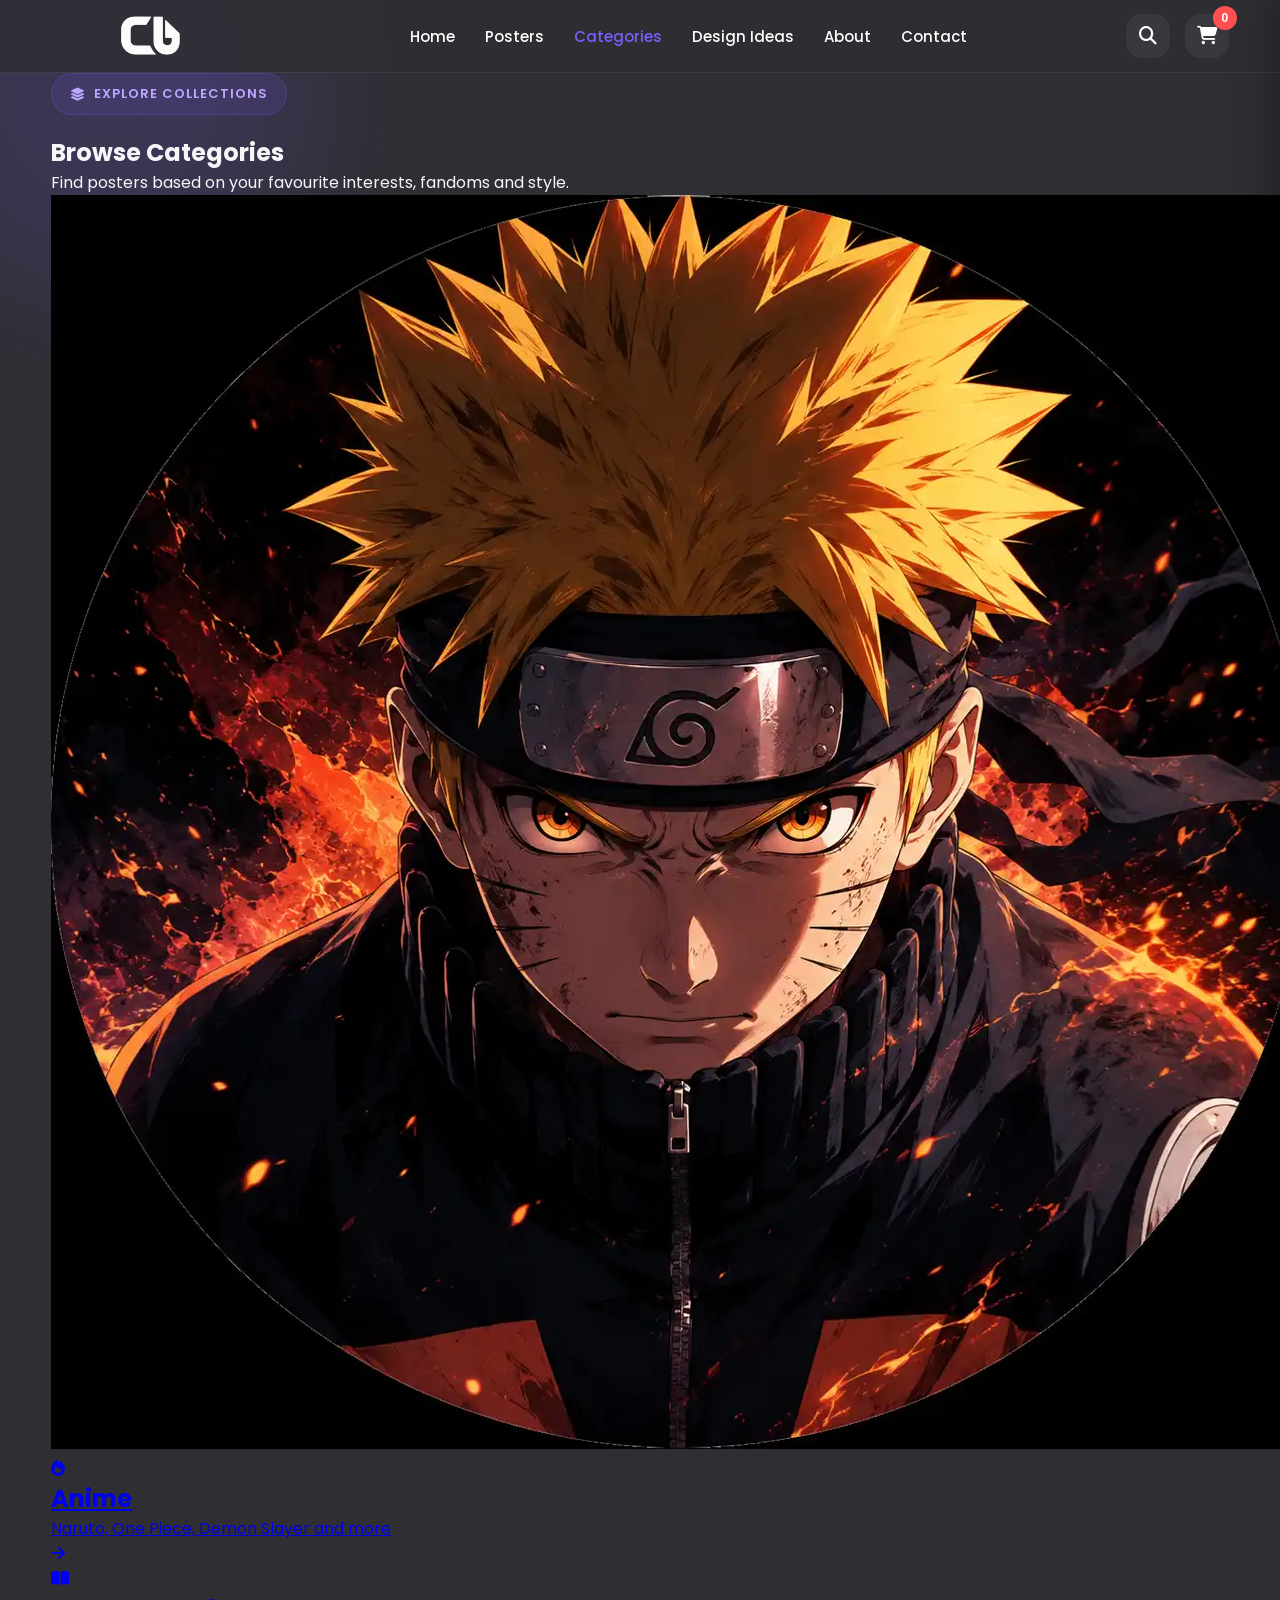
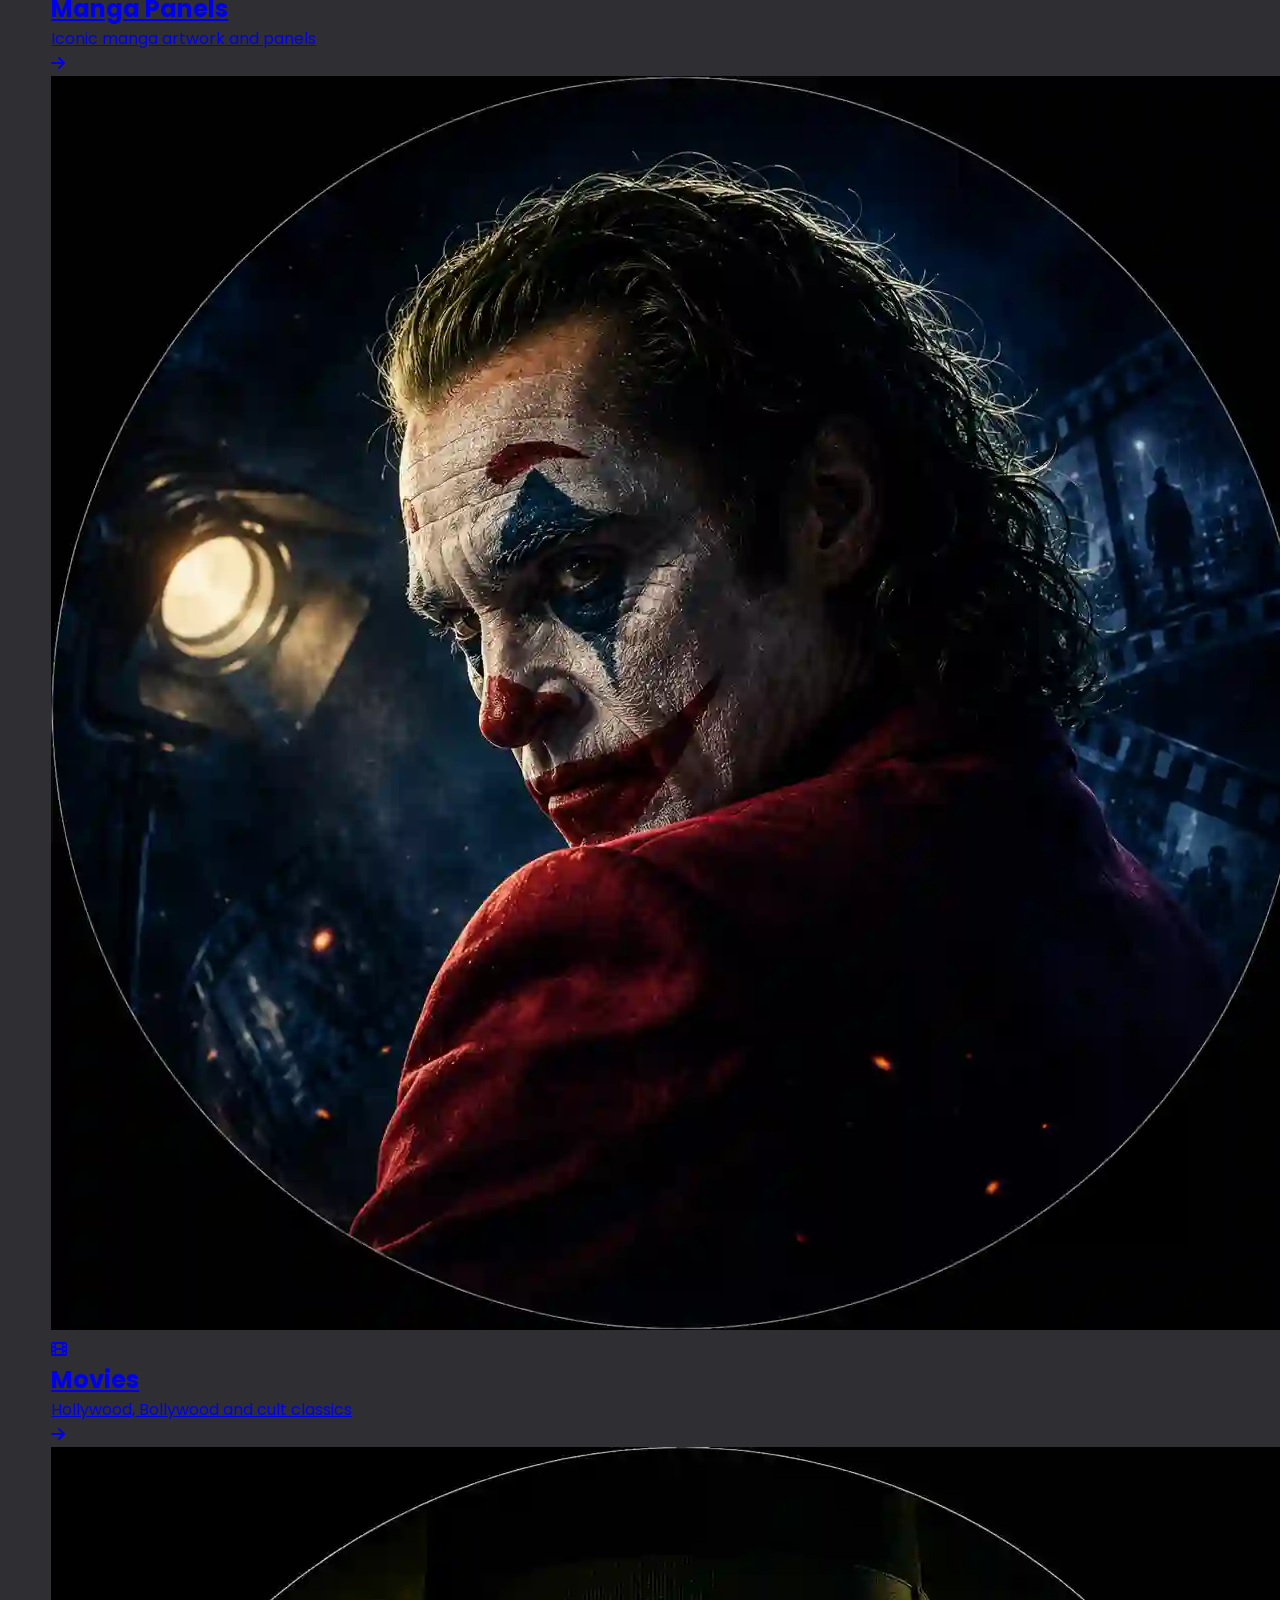
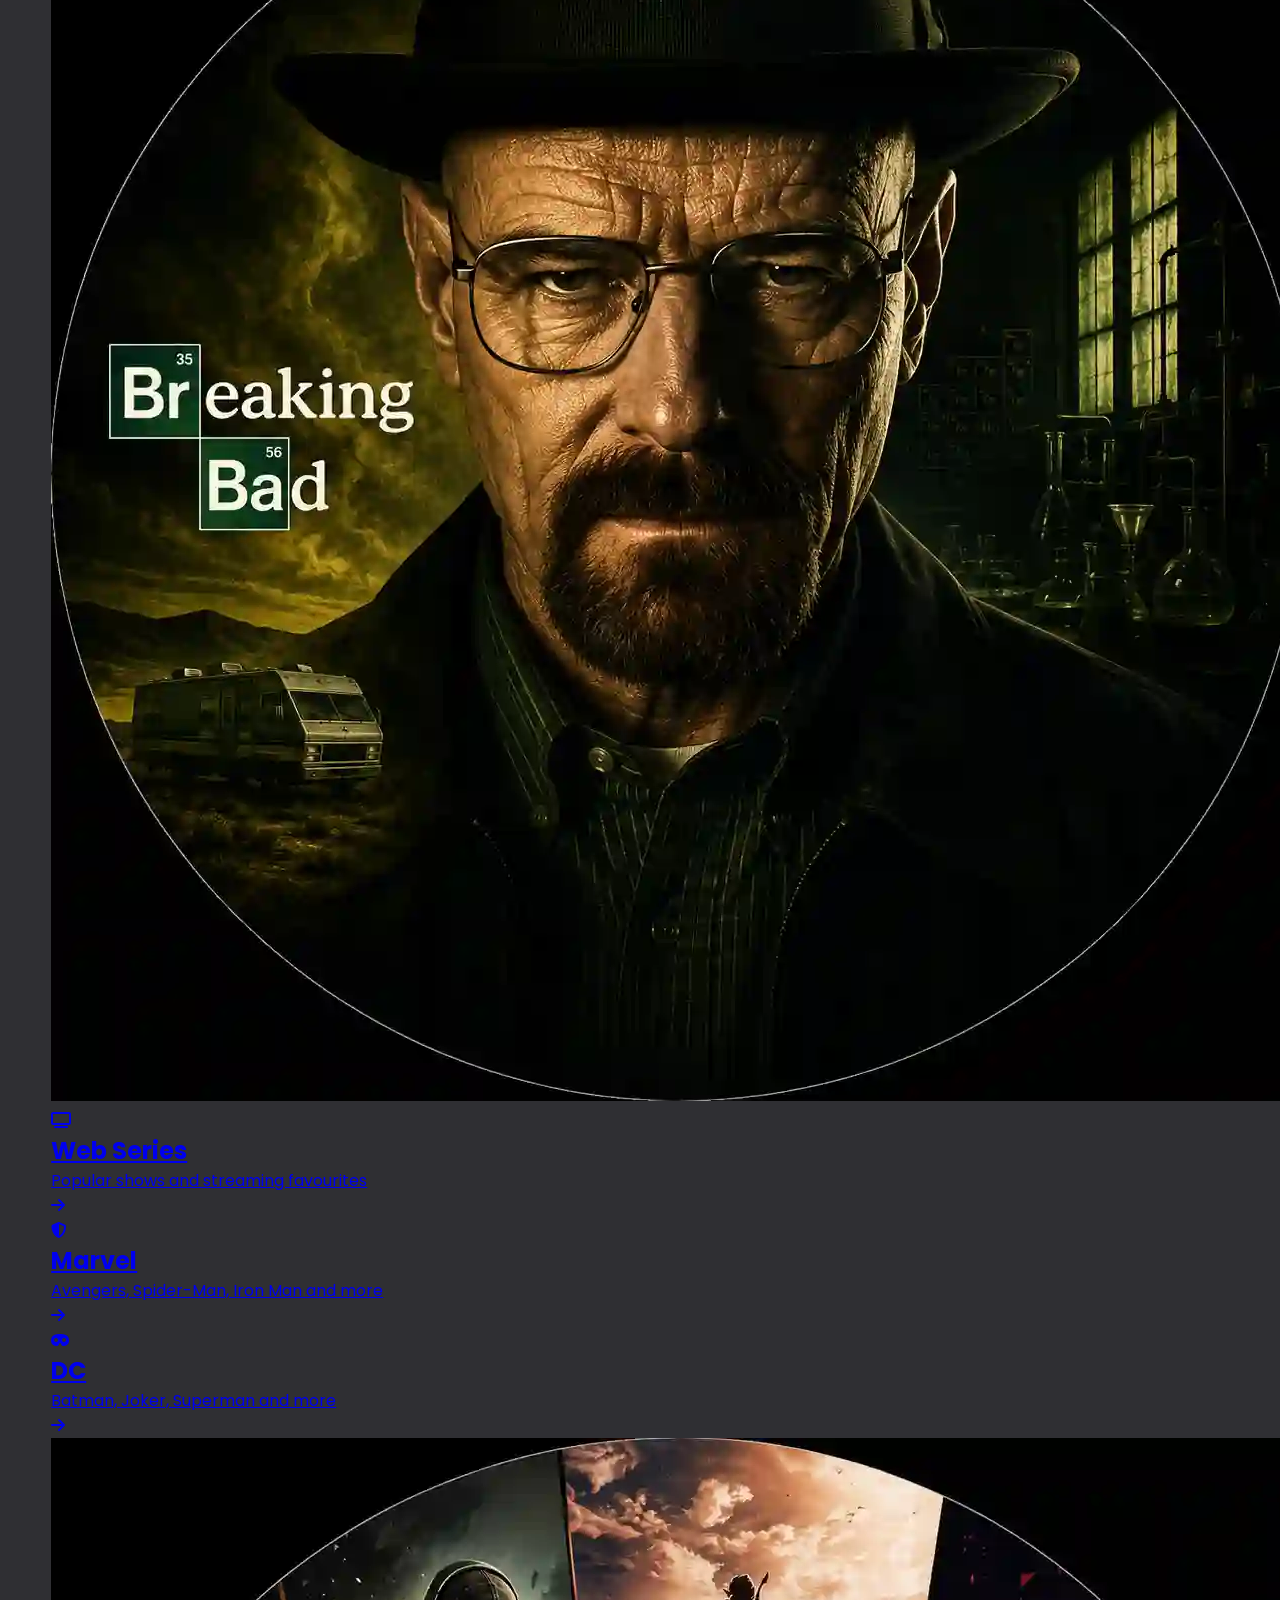
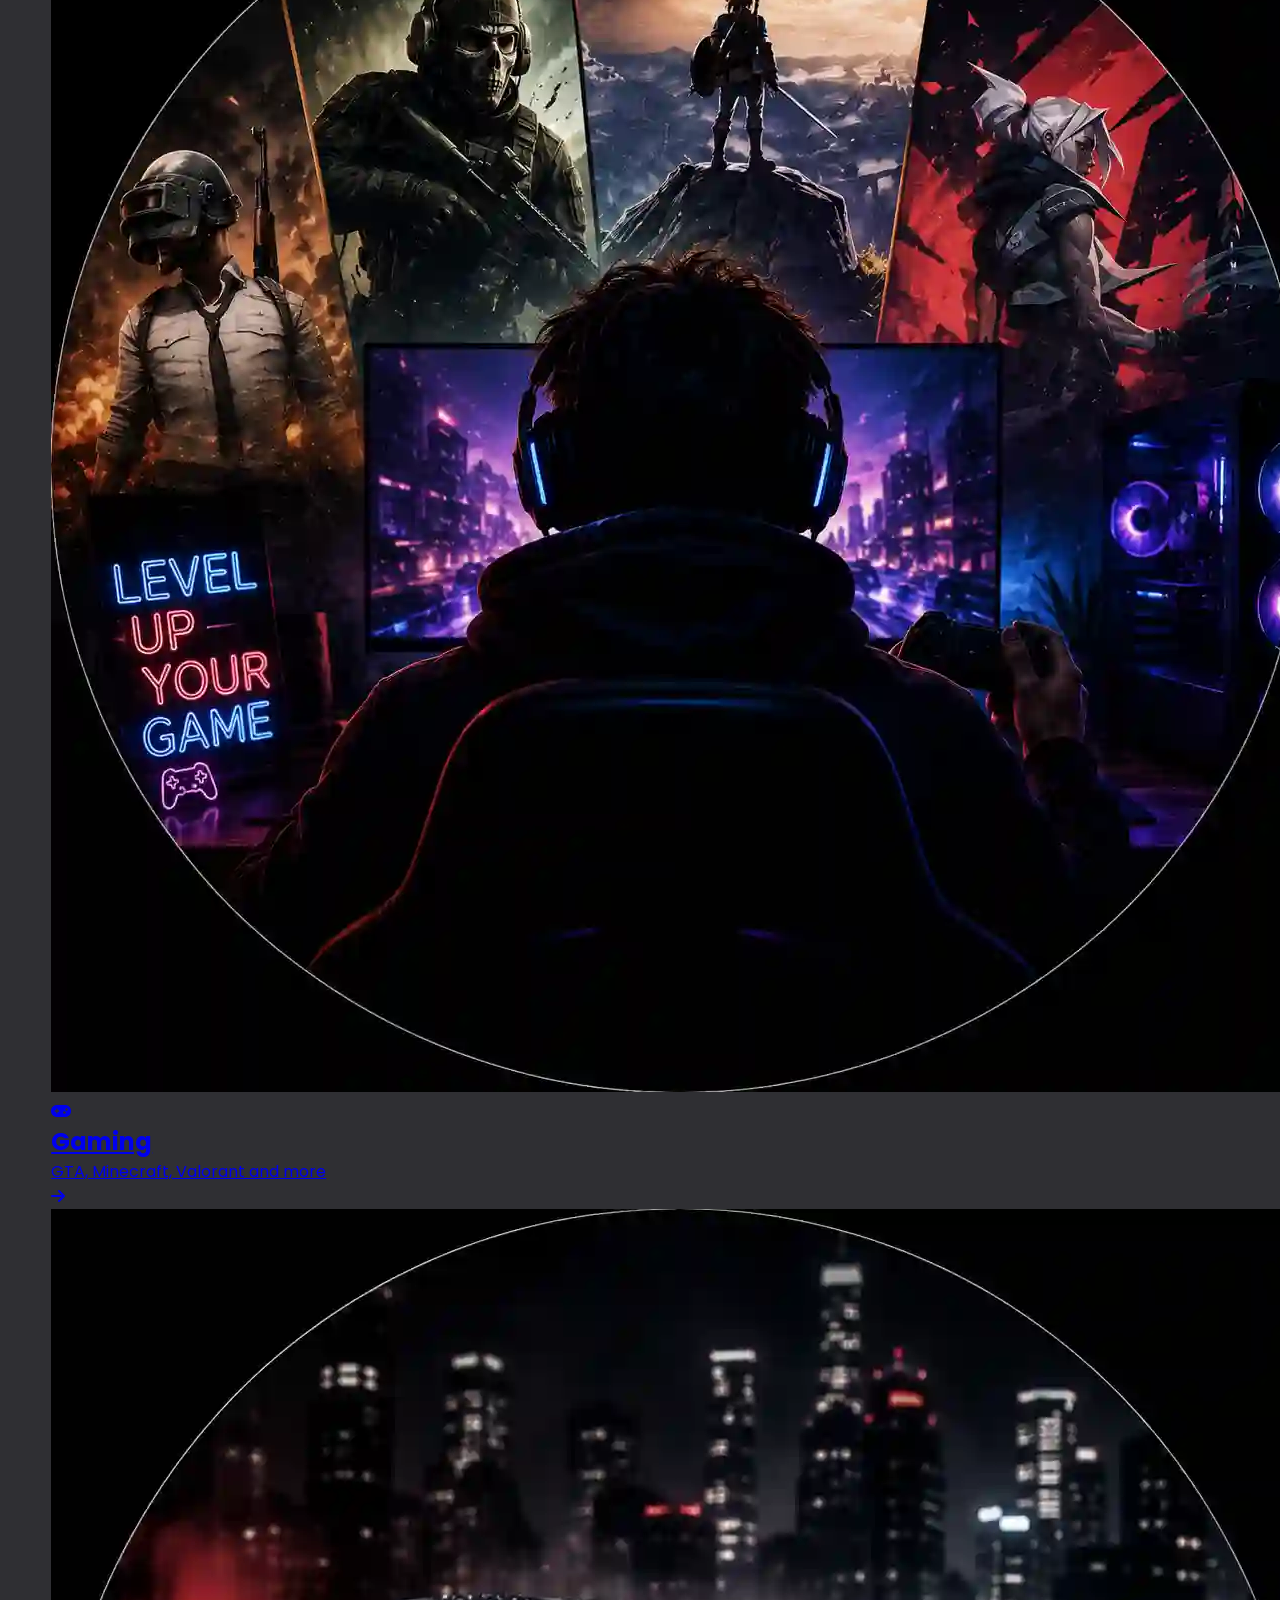
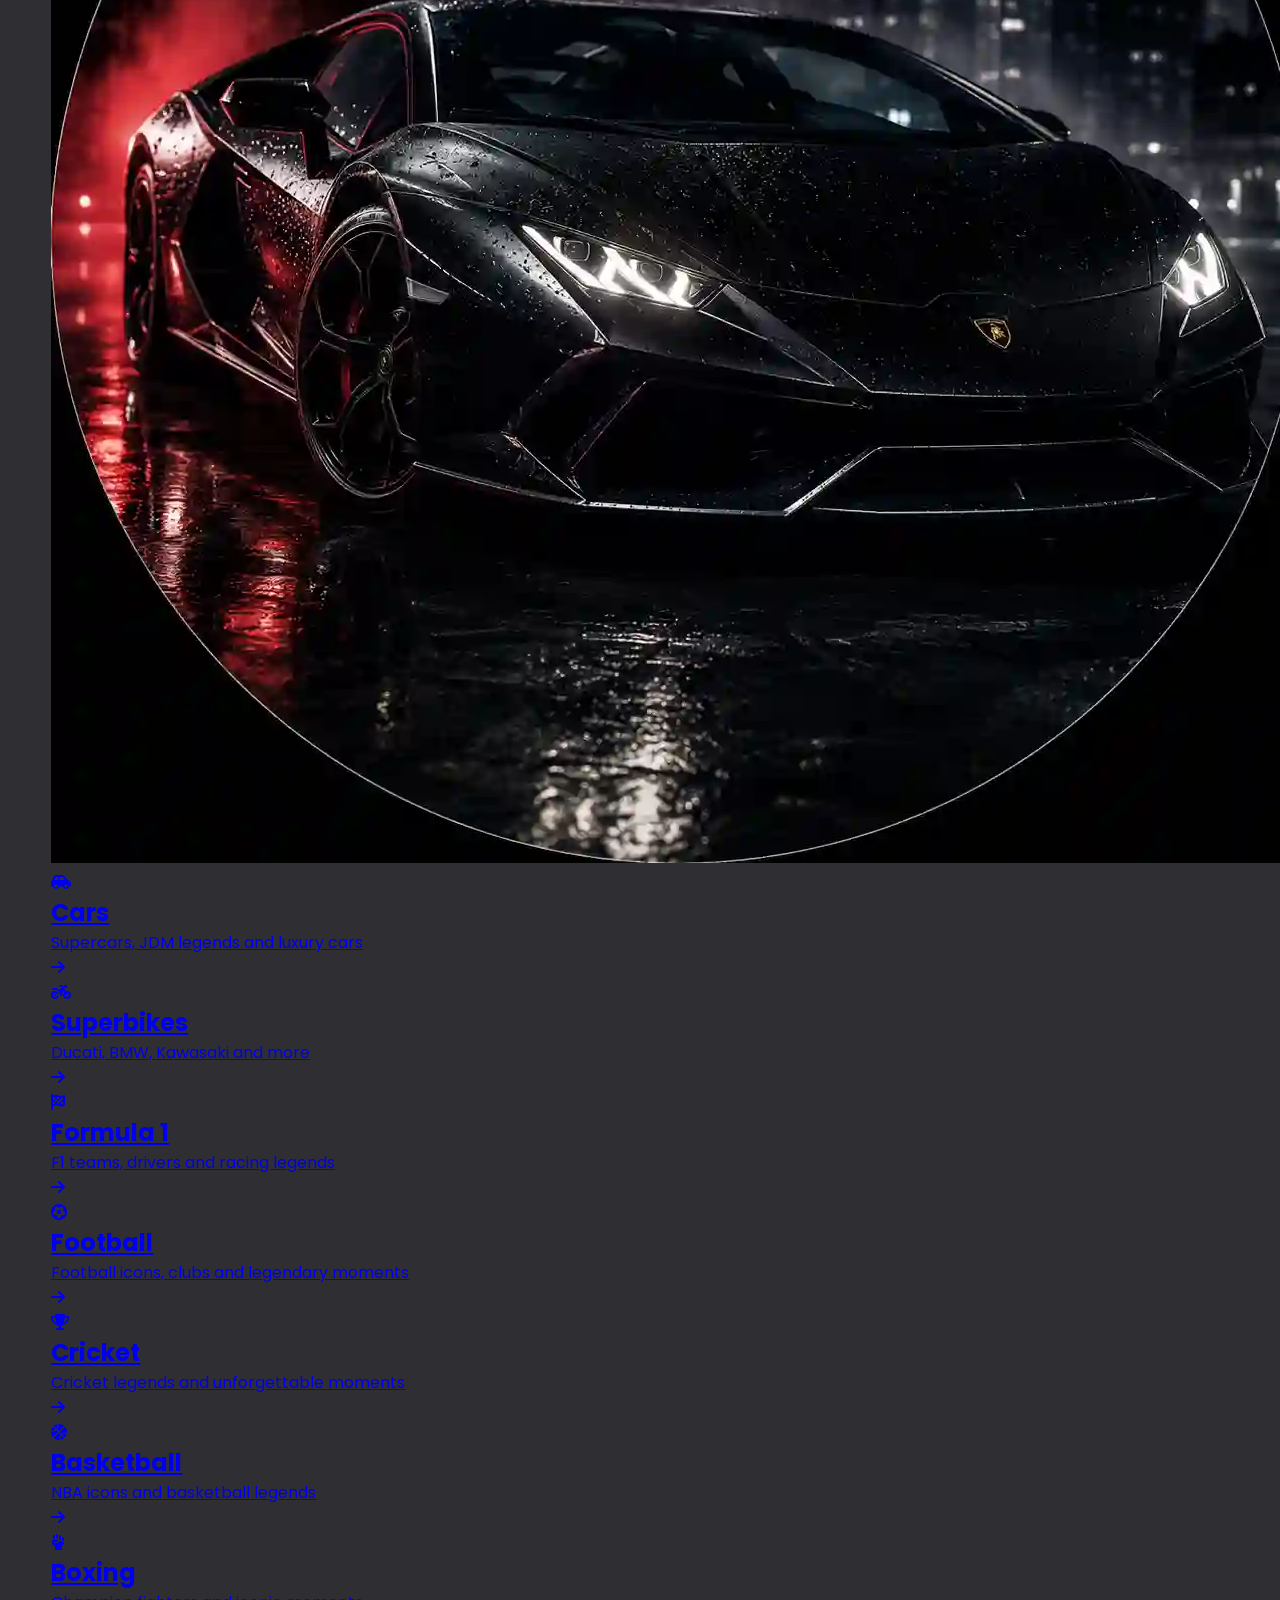
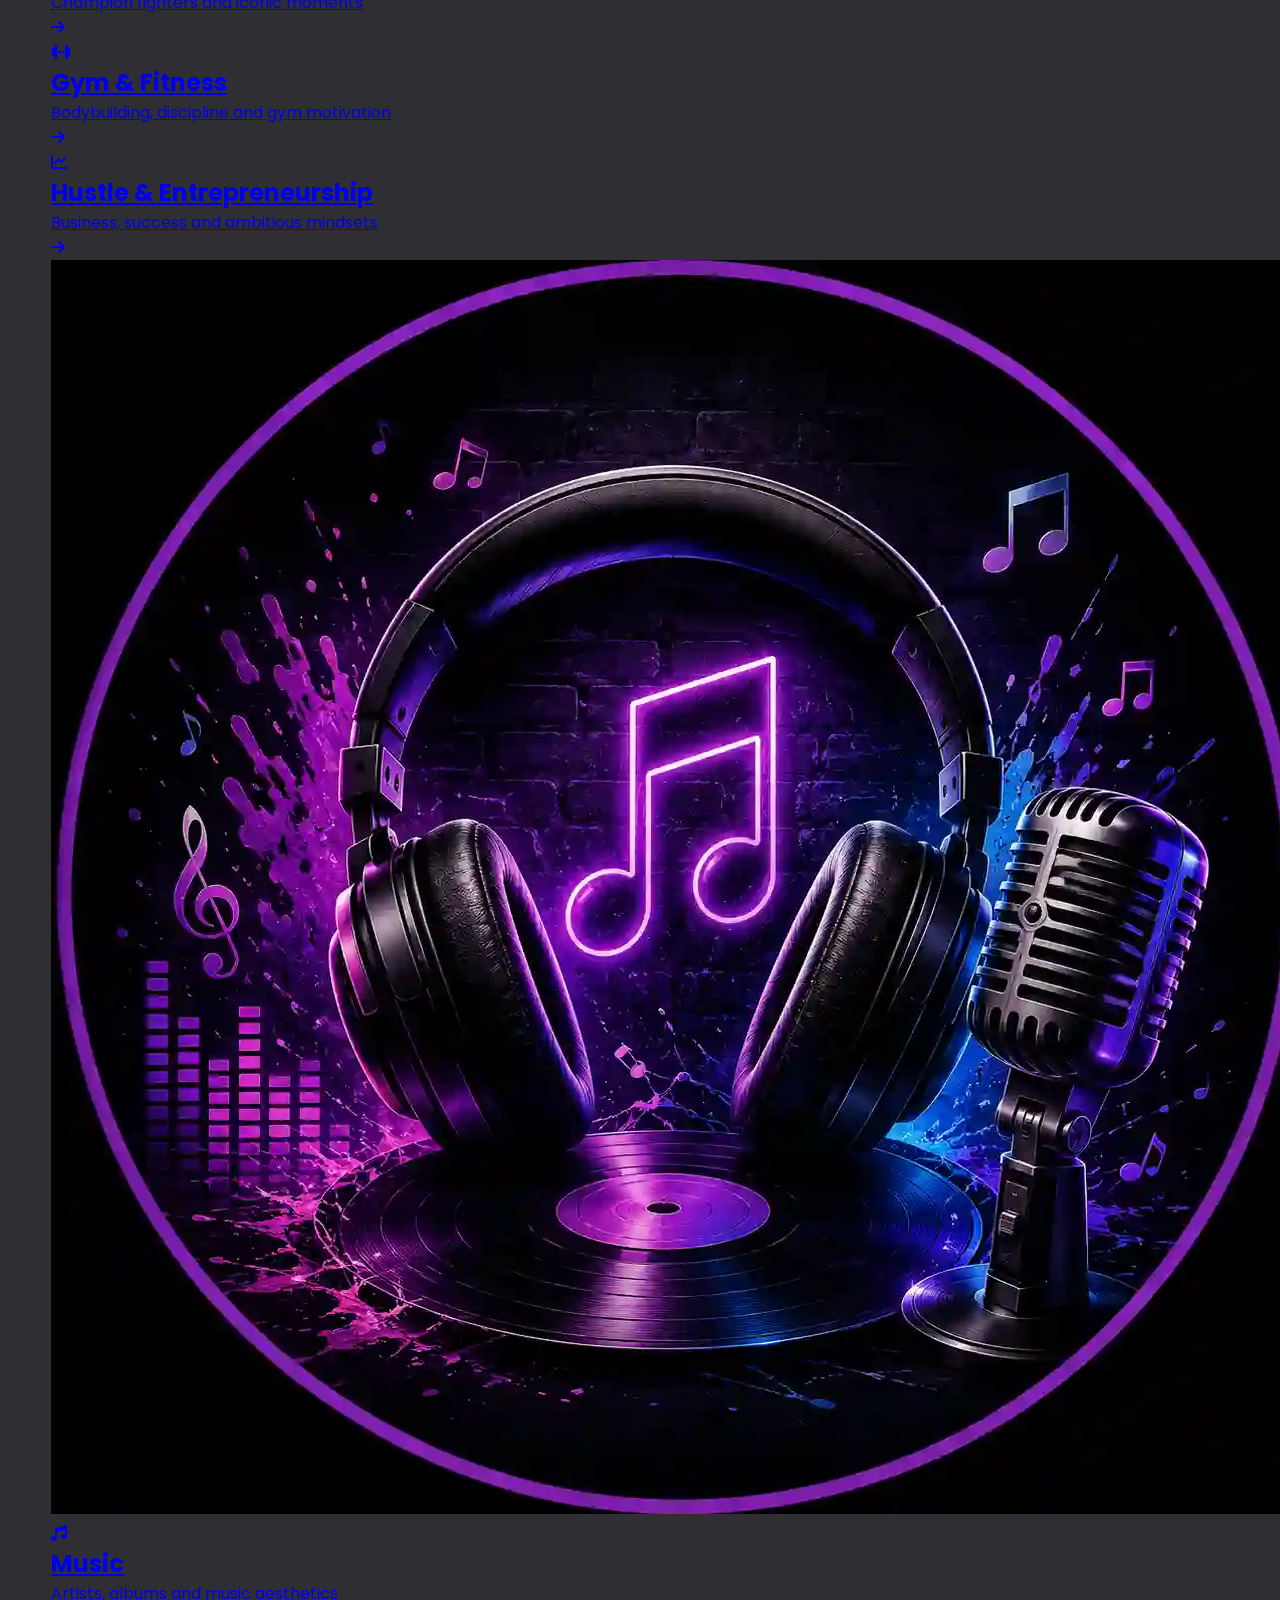
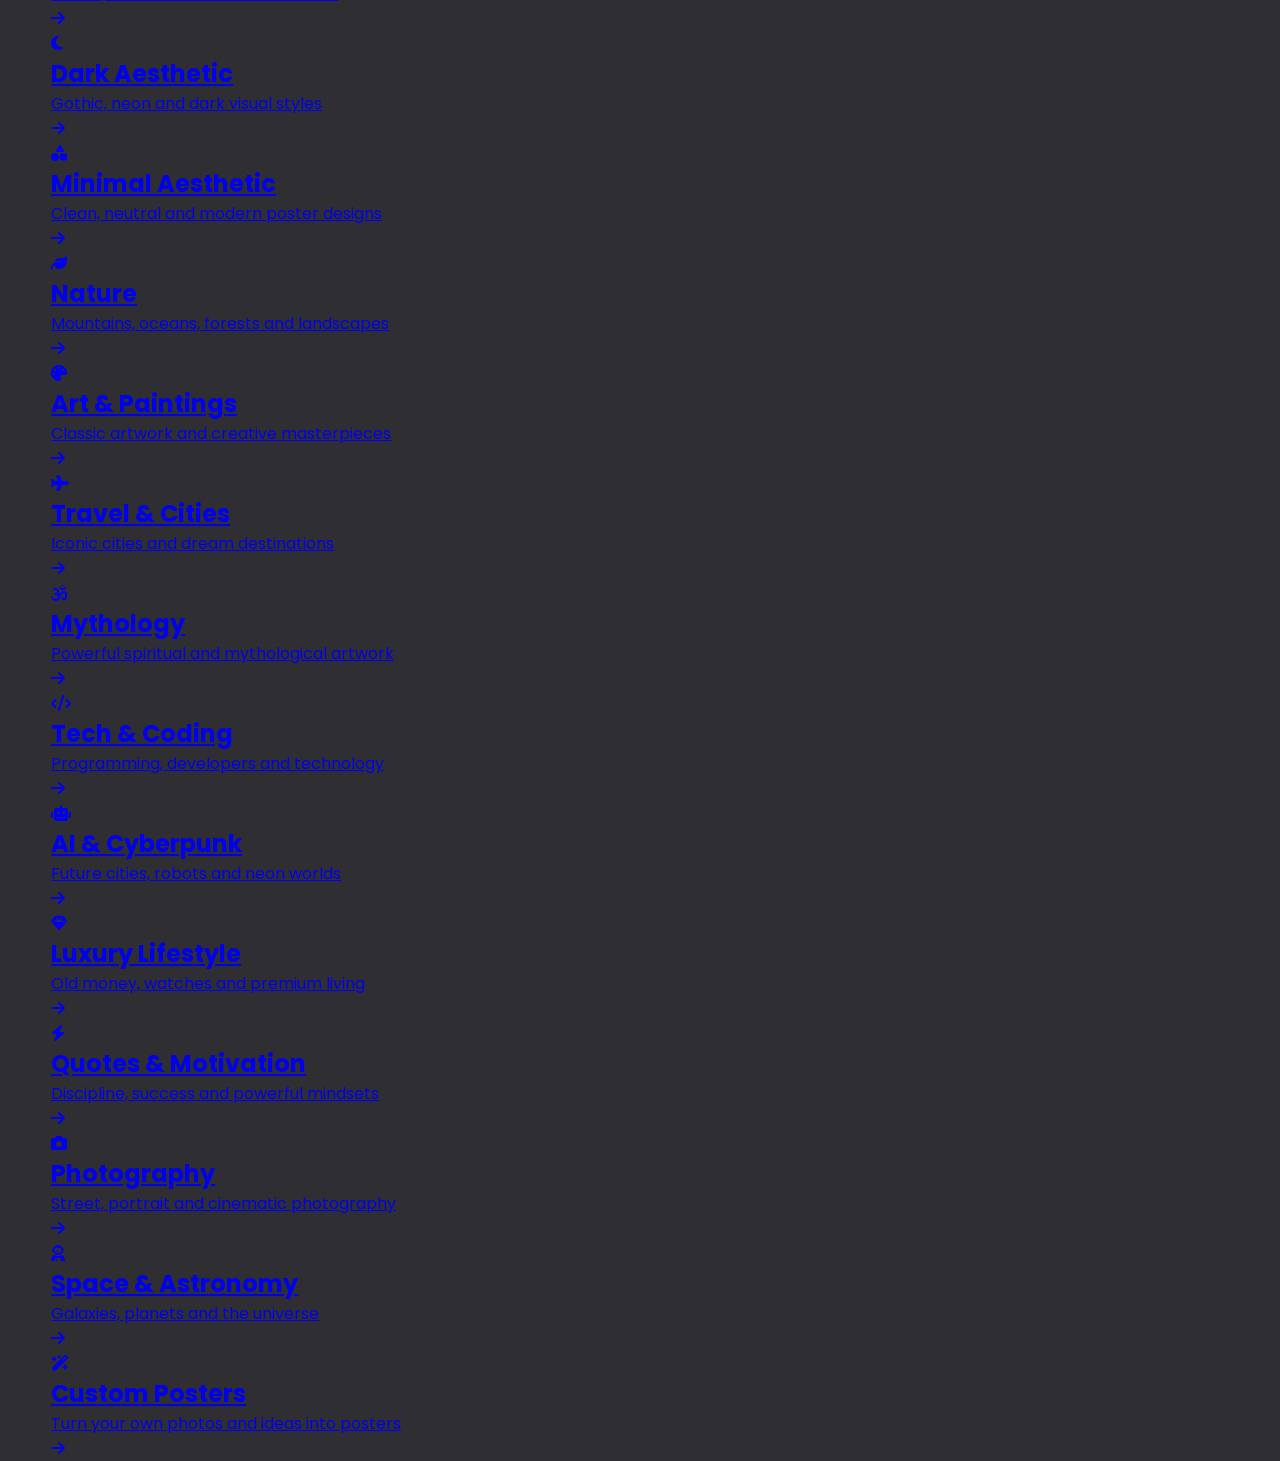
==== categories.html @ 3d2a6394 "categories" ====
<!DOCTYPE html>

<html lang="en">

<head>

    <meta charset="UTF-8">

    <meta
        name="viewport"
        content="width=device-width, initial-scale=1.0"
    >

    <title>Categories | CU Poster Hub</title>

    <meta
        name="description"
        content="Browse all premium poster categories at CU Poster Hub."
    >

    <!-- Favicon -->

    <link
        rel="icon"
        type="image/png"
        href="assets/logo/favicon.png"
    >

    <!-- Google Font -->

    <link rel="preconnect" href="https://fonts.googleapis.com">

    <link
        rel="preconnect"
        href="https://fonts.gstatic.com"
        crossorigin
    >

    <link
        href="https://fonts.googleapis.com/css2?family=Poppins:wght@300;400;500;600;700;800&display=swap"
        rel="stylesheet"
    >

    <!-- Font Awesome -->

    <link
        rel="stylesheet"
        href="https://cdnjs.cloudflare.com/ajax/libs/font-awesome/6.7.2/css/all.min.css"
    >

    <!-- Main CSS -->

    <link rel="stylesheet" href="style.css">

</head>


<body class="categories-page">


    <!-- BACKGROUND GLOW -->

    <div class="bg-glow glow-1"></div>

    <div class="bg-glow glow-2"></div>


    <!-- NAVBAR -->

    <header class="navbar">

        <div class="container">

            <div class="nav-wrapper">


                <!-- LOGO -->

                <a href="index.html" class="logo">

                    <div class="logo-icon">

                        <img
                            src="assets/logo/logo.png"
                            alt="CU Poster Hub Logo"
                        >

                    </div>

                </a>


                <!-- NAVIGATION -->

                <nav class="nav-links">

                    <a href="index.html">

                        Home

                    </a>


                    <a href="posters.html">

                        Posters

                    </a>


                    <a
                        href="categories.html"
                        class="active"
                    >

                        Categories

                    </a>


                    <a href="index.html#designIdeas">

                        Design Ideas

                    </a>


                    <a href="#">

                        About

                    </a>


                    <a href="#">

                        Contact

                    </a>

                </nav>


                <!-- RIGHT SIDE -->

                <div class="nav-right">


                    <button
                        class="icon-btn"
                        type="button"
                        aria-label="Search"
                    >

                        <i class="fa-solid fa-magnifying-glass"></i>

                    </button>


                    <button
                        class="icon-btn cart-btn"
                        type="button"
                        aria-label="Open cart"
                    >

                        <i class="fa-solid fa-cart-shopping"></i>

                        <span id="cartCount">

                            0

                        </span>

                    </button>


                </div>

            </div>

        </div>

    </header>

    <!-- =========================================
INDIVIDUAL CATEGORY VIEW
========================================== -->

<div
    class="individual-category-view"
    id="individualCategoryView"
>

</div>

    <!-- MAIN CATEGORIES CONTENT -->

    <main>

        <section class="categories-page-section">

            <div class="container">


                <div class="categories-page-heading">

                    <span class="featured-tag">

                        <i class="fa-solid fa-layer-group"></i>

                        EXPLORE COLLECTIONS

                    </span>


                    <h1>

                        Browse Categories

                    </h1>


                    <p>

                        Find posters based on your favourite
                        interests, fandoms and style.

                    </p>

                </div>


                <!-- =========================================
CATEGORY GRID
========================================== -->

<div class="categories-grid">

    <!-- ANIME -->

<a
    href="categories.html?category=anime"
    class="category-card"
>

    <div class="category-card-image">

        <img
            src="assets/images/categories/anime.webp"
            alt="Anime Posters"
            loading="lazy"
        >

    </div>


    <div class="category-card-overlay"></div>


    <div class="category-card-content">

        <div class="category-card-icon">

            <i class="fa-solid fa-fire"></i>

        </div>


        <div>

            <h2>

                Anime

            </h2>

            <p>

                Naruto, One Piece, Demon Slayer
                and more

            </p>

        </div>


        <span class="category-card-arrow">

            <i class="fa-solid fa-arrow-right"></i>

        </span>

    </div>

</a>

<!-- MANGA PANELS -->

<a href="categories.html?category=manga-panels" class="category-card">

    <div class="category-card-image">

        <img
            src="assets/images/categories/manga-panels.webp"
            alt="Manga Panel Posters"
            loading="lazy"
        >

    </div>

    <div class="category-card-overlay"></div>

    <div class="category-card-content">

        <div class="category-card-icon">

            <i class="fa-solid fa-book-open"></i>

        </div>

        <div>

            <h2>Manga Panels</h2>

            <p>Iconic manga artwork and panels</p>

        </div>

        <span class="category-card-arrow">

            <i class="fa-solid fa-arrow-right"></i>

        </span>

    </div>

</a>


<!-- MOVIES -->

<a href="categories.html?category=movies" class="category-card">

    <div class="category-card-image">

        <img
            src="assets/images/categories/movies.webp"
            alt="Movie Posters"
            loading="lazy"
        >

    </div>

    <div class="category-card-overlay"></div>

    <div class="category-card-content">

        <div class="category-card-icon">

            <i class="fa-solid fa-film"></i>

        </div>

        <div>

            <h2>Movies</h2>

            <p>Hollywood, Bollywood and cult classics</p>

        </div>

        <span class="category-card-arrow">

            <i class="fa-solid fa-arrow-right"></i>

        </span>

    </div>

</a>


<!-- WEB SERIES -->

<a href="categories.html?category=web-series" class="category-card">

    <div class="category-card-image">

        <img
            src="assets/images/categories/web-series.webp"
            alt="Web Series Posters"
            loading="lazy"
        >

    </div>

    <div class="category-card-overlay"></div>

    <div class="category-card-content">

        <div class="category-card-icon">

            <i class="fa-solid fa-tv"></i>

        </div>

        <div>

            <h2>Web Series</h2>

            <p>Popular shows and streaming favourites</p>

        </div>

        <span class="category-card-arrow">

            <i class="fa-solid fa-arrow-right"></i>

        </span>

    </div>

</a>


<!-- MARVEL -->

<a href="categories.html?category=marvel" class="category-card">

    <div class="category-card-image">

        <img
            src="assets/images/categories/marvel.webp"
            alt="Marvel Posters"
            loading="lazy"
        >

    </div>

    <div class="category-card-overlay"></div>

    <div class="category-card-content">

        <div class="category-card-icon">

            <i class="fa-solid fa-shield-halved"></i>

        </div>

        <div>

            <h2>Marvel</h2>

            <p>Avengers, Spider-Man, Iron Man and more</p>

        </div>

        <span class="category-card-arrow">

            <i class="fa-solid fa-arrow-right"></i>

        </span>

    </div>

</a>


<!-- DC -->

<a href="categories.html?category=dc" class="category-card">

    <div class="category-card-image">

        <img
            src="assets/images/categories/dc.webp"
            alt="DC Posters"
            loading="lazy"
        >

    </div>

    <div class="category-card-overlay"></div>

    <div class="category-card-content">

        <div class="category-card-icon">

            <i class="fa-solid fa-mask"></i>

        </div>

        <div>

            <h2>DC</h2>

            <p>Batman, Joker, Superman and more</p>

        </div>

        <span class="category-card-arrow">

            <i class="fa-solid fa-arrow-right"></i>

        </span>

    </div>

</a>


<!-- GAMING -->

<a href="categories.html?category=gaming" class="category-card">

    <div class="category-card-image">

        <img
            src="assets/images/categories/gaming.webp"
            alt="Gaming Posters"
            loading="lazy"
        >

    </div>

    <div class="category-card-overlay"></div>

    <div class="category-card-content">

        <div class="category-card-icon">

            <i class="fa-solid fa-gamepad"></i>

        </div>

        <div>

            <h2>Gaming</h2>

            <p>GTA, Minecraft, Valorant and more</p>

        </div>

        <span class="category-card-arrow">

            <i class="fa-solid fa-arrow-right"></i>

        </span>

    </div>

</a>


<!-- CARS -->

<a href="categories.html?category=cars" class="category-card">

    <div class="category-card-image">

        <img
            src="assets/images/categories/cars.webp"
            alt="Car Posters"
            loading="lazy"
        >

    </div>

    <div class="category-card-overlay"></div>

    <div class="category-card-content">

        <div class="category-card-icon">

            <i class="fa-solid fa-car-side"></i>

        </div>

        <div>

            <h2>Cars</h2>

            <p>Supercars, JDM legends and luxury cars</p>

        </div>

        <span class="category-card-arrow">

            <i class="fa-solid fa-arrow-right"></i>

        </span>

    </div>

</a>


<!-- SUPERBIKES -->

<a href="categories.html?category=superbikes" class="category-card">

    <div class="category-card-image">

        <img
            src="assets/images/categories/superbikes.webp"
            alt="Superbike Posters"
            loading="lazy"
        >

    </div>

    <div class="category-card-overlay"></div>

    <div class="category-card-content">

        <div class="category-card-icon">

            <i class="fa-solid fa-motorcycle"></i>

        </div>

        <div>

            <h2>Superbikes</h2>

            <p>Ducati, BMW, Kawasaki and more</p>

        </div>

        <span class="category-card-arrow">

            <i class="fa-solid fa-arrow-right"></i>

        </span>

    </div>

</a>


<!-- FORMULA 1 -->

<a href="categories.html?category=formula-1" class="category-card">

    <div class="category-card-image">

        <img
            src="assets/images/categories/formula-1.webp"
            alt="Formula 1 Posters"
            loading="lazy"
        >

    </div>

    <div class="category-card-overlay"></div>

    <div class="category-card-content">

        <div class="category-card-icon">

            <i class="fa-solid fa-flag-checkered"></i>

        </div>

        <div>

            <h2>Formula 1</h2>

            <p>F1 teams, drivers and racing legends</p>

        </div>

        <span class="category-card-arrow">

            <i class="fa-solid fa-arrow-right"></i>

        </span>

    </div>

</a>


<!-- FOOTBALL -->

<a href="categories.html?category=football" class="category-card">

    <div class="category-card-image">

        <img
            src="assets/images/categories/football.webp"
            alt="Football Posters"
            loading="lazy"
        >

    </div>

    <div class="category-card-overlay"></div>

    <div class="category-card-content">

        <div class="category-card-icon">

            <i class="fa-solid fa-futbol"></i>

        </div>

        <div>

            <h2>Football</h2>

            <p>Football icons, clubs and legendary moments</p>

        </div>

        <span class="category-card-arrow">

            <i class="fa-solid fa-arrow-right"></i>

        </span>

    </div>

</a>


<!-- CRICKET -->

<a href="categories.html?category=cricket" class="category-card">

    <div class="category-card-image">

        <img
            src="assets/images/categories/cricket.webp"
            alt="Cricket Posters"
            loading="lazy"
        >

    </div>

    <div class="category-card-overlay"></div>

    <div class="category-card-content">

        <div class="category-card-icon">

            <i class="fa-solid fa-trophy"></i>

        </div>

        <div>

            <h2>Cricket</h2>

            <p>Cricket legends and unforgettable moments</p>

        </div>

        <span class="category-card-arrow">

            <i class="fa-solid fa-arrow-right"></i>

        </span>

    </div>

</a>


<!-- BASKETBALL -->

<a href="categories.html?category=basketball" class="category-card">

    <div class="category-card-image">

        <img
            src="assets/images/categories/basketball.webp"
            alt="Basketball Posters"
            loading="lazy"
        >

    </div>

    <div class="category-card-overlay"></div>

    <div class="category-card-content">

        <div class="category-card-icon">

            <i class="fa-solid fa-basketball"></i>

        </div>

        <div>

            <h2>Basketball</h2>

            <p>NBA icons and basketball legends</p>

        </div>

        <span class="category-card-arrow">

            <i class="fa-solid fa-arrow-right"></i>

        </span>

    </div>

</a>


<!-- BOXING -->

<a href="categories.html?category=boxing" class="category-card">

    <div class="category-card-image">

        <img
            src="assets/images/categories/boxing.webp"
            alt="Boxing Posters"
            loading="lazy"
        >

    </div>

    <div class="category-card-overlay"></div>

    <div class="category-card-content">

        <div class="category-card-icon">

            <i class="fa-solid fa-hand-fist"></i>

        </div>

        <div>

            <h2>Boxing</h2>

            <p>Champion fighters and iconic moments</p>

        </div>

        <span class="category-card-arrow">

            <i class="fa-solid fa-arrow-right"></i>

        </span>

    </div>

</a>


<!-- GYM AND FITNESS -->

<a href="categories.html?category=gym-fitness" class="category-card">

    <div class="category-card-image">

        <img
            src="assets/images/categories/gym-fitness.webp"
            alt="Gym and Fitness Posters"
            loading="lazy"
        >

    </div>

    <div class="category-card-overlay"></div>

    <div class="category-card-content">

        <div class="category-card-icon">

            <i class="fa-solid fa-dumbbell"></i>

        </div>

        <div>

            <h2>Gym &amp; Fitness</h2>

            <p>Bodybuilding, discipline and gym motivation</p>

        </div>

        <span class="category-card-arrow">

            <i class="fa-solid fa-arrow-right"></i>

        </span>

    </div>

</a>


<!-- HUSTLE AND ENTREPRENEURSHIP -->

<a href="categories.html?category=hustle-entrepreneurship" class="category-card">

    <div class="category-card-image">

        <img
            src="assets/images/categories/hustle.webp"
            alt="Hustle and Entrepreneurship Posters"
            loading="lazy"
        >

    </div>

    <div class="category-card-overlay"></div>

    <div class="category-card-content">

        <div class="category-card-icon">

            <i class="fa-solid fa-chart-line"></i>

        </div>

        <div>

            <h2>Hustle &amp; Entrepreneurship</h2>

            <p>Business, success and ambitious mindsets</p>

        </div>

        <span class="category-card-arrow">

            <i class="fa-solid fa-arrow-right"></i>

        </span>

    </div>

</a>


<!-- MUSIC -->

<a href="categories.html?category=music" class="category-card">

    <div class="category-card-image">

        <img
            src="assets/images/categories/music.webp"
            alt="Music Posters"
            loading="lazy"
        >

    </div>

    <div class="category-card-overlay"></div>

    <div class="category-card-content">

        <div class="category-card-icon">

            <i class="fa-solid fa-music"></i>

        </div>

        <div>

            <h2>Music</h2>

            <p>Artists, albums and music aesthetics</p>

        </div>

        <span class="category-card-arrow">

            <i class="fa-solid fa-arrow-right"></i>

        </span>

    </div>

</a>


<!-- DARK AESTHETIC -->

<a href="categories.html?category=dark-aesthetic" class="category-card">

    <div class="category-card-image">

        <img
            src="assets/images/categories/dark-aesthetic.webp"
            alt="Dark Aesthetic Posters"
            loading="lazy"
        >

    </div>

    <div class="category-card-overlay"></div>

    <div class="category-card-content">

        <div class="category-card-icon">

            <i class="fa-solid fa-moon"></i>

        </div>

        <div>

            <h2>Dark Aesthetic</h2>

            <p>Gothic, neon and dark visual styles</p>

        </div>

        <span class="category-card-arrow">

            <i class="fa-solid fa-arrow-right"></i>

        </span>

    </div>

</a>


<!-- MINIMAL AESTHETIC -->

<a href="categories.html?category=minimal-aesthetic" class="category-card">

    <div class="category-card-image">

        <img
            src="assets/images/categories/minimal-aesthetic.webp"
            alt="Minimal Aesthetic Posters"
            loading="lazy"
        >

    </div>

    <div class="category-card-overlay"></div>

    <div class="category-card-content">

        <div class="category-card-icon">

            <i class="fa-solid fa-shapes"></i>

        </div>

        <div>

            <h2>Minimal Aesthetic</h2>

            <p>Clean, neutral and modern poster designs</p>

        </div>

        <span class="category-card-arrow">

            <i class="fa-solid fa-arrow-right"></i>

        </span>

    </div>

</a>


<!-- NATURE -->

<a href="categories.html?category=nature" class="category-card">

    <div class="category-card-image">

        <img
            src="assets/images/categories/nature.webp"
            alt="Nature Posters"
            loading="lazy"
        >

    </div>

    <div class="category-card-overlay"></div>

    <div class="category-card-content">

        <div class="category-card-icon">

            <i class="fa-solid fa-leaf"></i>

        </div>

        <div>

            <h2>Nature</h2>

            <p>Mountains, oceans, forests and landscapes</p>

        </div>

        <span class="category-card-arrow">

            <i class="fa-solid fa-arrow-right"></i>

        </span>

    </div>

</a>


<!-- ART AND PAINTINGS -->

<a href="categories.html?category=art-paintings" class="category-card">

    <div class="category-card-image">

        <img
            src="assets/images/categories/art-paintings.webp"
            alt="Art and Painting Posters"
            loading="lazy"
        >

    </div>

    <div class="category-card-overlay"></div>

    <div class="category-card-content">

        <div class="category-card-icon">

            <i class="fa-solid fa-palette"></i>

        </div>

        <div>

            <h2>Art &amp; Paintings</h2>

            <p>Classic artwork and creative masterpieces</p>

        </div>

        <span class="category-card-arrow">

            <i class="fa-solid fa-arrow-right"></i>

        </span>

    </div>

</a>


<!-- TRAVEL AND CITIES -->

<a href="categories.html?category=travel-cities" class="category-card">

    <div class="category-card-image">

        <img
            src="assets/images/categories/travel-cities.webp"
            alt="Travel and City Posters"
            loading="lazy"
        >

    </div>

    <div class="category-card-overlay"></div>

    <div class="category-card-content">

        <div class="category-card-icon">

            <i class="fa-solid fa-plane"></i>

        </div>

        <div>

            <h2>Travel &amp; Cities</h2>

            <p>Iconic cities and dream destinations</p>

        </div>

        <span class="category-card-arrow">

            <i class="fa-solid fa-arrow-right"></i>

        </span>

    </div>

</a>


<!-- MYTHOLOGY -->

<a href="categories.html?category=mythology" class="category-card">

    <div class="category-card-image">

        <img
            src="assets/images/categories/mythology.webp"
            alt="Mythology Posters"
            loading="lazy"
        >

    </div>

    <div class="category-card-overlay"></div>

    <div class="category-card-content">

        <div class="category-card-icon">

            <i class="fa-solid fa-om"></i>

        </div>

        <div>

            <h2>Mythology</h2>

            <p>Powerful spiritual and mythological artwork</p>

        </div>

        <span class="category-card-arrow">

            <i class="fa-solid fa-arrow-right"></i>

        </span>

    </div>

</a>


<!-- TECH AND CODING -->

<a href="categories.html?category=tech-coding" class="category-card">

    <div class="category-card-image">

        <img
            src="assets/images/categories/tech-coding.webp"
            alt="Tech and Coding Posters"
            loading="lazy"
        >

    </div>

    <div class="category-card-overlay"></div>

    <div class="category-card-content">

        <div class="category-card-icon">

            <i class="fa-solid fa-code"></i>

        </div>

        <div>

            <h2>Tech &amp; Coding</h2>

            <p>Programming, developers and technology</p>

        </div>

        <span class="category-card-arrow">

            <i class="fa-solid fa-arrow-right"></i>

        </span>

    </div>

</a>


<!-- AI AND CYBERPUNK -->

<a href="categories.html?category=ai-cyberpunk" class="category-card">

    <div class="category-card-image">

        <img
            src="assets/images/categories/ai-cyberpunk.webp"
            alt="AI and Cyberpunk Posters"
            loading="lazy"
        >

    </div>

    <div class="category-card-overlay"></div>

    <div class="category-card-content">

        <div class="category-card-icon">

            <i class="fa-solid fa-robot"></i>

        </div>

        <div>

            <h2>AI &amp; Cyberpunk</h2>

            <p>Future cities, robots and neon worlds</p>

        </div>

        <span class="category-card-arrow">

            <i class="fa-solid fa-arrow-right"></i>

        </span>

    </div>

</a>


<!-- LUXURY LIFESTYLE -->

<a href="categories.html?category=luxury-lifestyle" class="category-card">

    <div class="category-card-image">

        <img
            src="assets/images/categories/luxury-lifestyle.webp"
            alt="Luxury Lifestyle Posters"
            loading="lazy"
        >

    </div>

    <div class="category-card-overlay"></div>

    <div class="category-card-content">

        <div class="category-card-icon">

            <i class="fa-solid fa-gem"></i>

        </div>

        <div>

            <h2>Luxury Lifestyle</h2>

            <p>Old money, watches and premium living</p>

        </div>

        <span class="category-card-arrow">

            <i class="fa-solid fa-arrow-right"></i>

        </span>

    </div>

</a>


<!-- QUOTES AND MOTIVATION -->

<a href="categories.html?category=quotes-motivation" class="category-card">

    <div class="category-card-image">

        <img
            src="assets/images/categories/quotes-motivation.webp"
            alt="Quotes and Motivation Posters"
            loading="lazy"
        >

    </div>

    <div class="category-card-overlay"></div>

    <div class="category-card-content">

        <div class="category-card-icon">

            <i class="fa-solid fa-bolt"></i>

        </div>

        <div>

            <h2>Quotes &amp; Motivation</h2>

            <p>Discipline, success and powerful mindsets</p>

        </div>

        <span class="category-card-arrow">

            <i class="fa-solid fa-arrow-right"></i>

        </span>

    </div>

</a>


<!-- PHOTOGRAPHY -->

<a href="categories.html?category=photography" class="category-card">

    <div class="category-card-image">

        <img
            src="assets/images/categories/photography.webp"
            alt="Photography Posters"
            loading="lazy"
        >

    </div>

    <div class="category-card-overlay"></div>

    <div class="category-card-content">

        <div class="category-card-icon">

            <i class="fa-solid fa-camera"></i>

        </div>

        <div>

            <h2>Photography</h2>

            <p>Street, portrait and cinematic photography</p>

        </div>

        <span class="category-card-arrow">

            <i class="fa-solid fa-arrow-right"></i>

        </span>

    </div>

</a>


<!-- SPACE AND ASTRONOMY -->

<a href="categories.html?category=space-astronomy" class="category-card">

    <div class="category-card-image">

        <img
            src="assets/images/categories/space-astronomy.webp"
            alt="Space and Astronomy Posters"
            loading="lazy"
        >

    </div>

    <div class="category-card-overlay"></div>

    <div class="category-card-content">

        <div class="category-card-icon">

            <i class="fa-solid fa-user-astronaut"></i>

        </div>

        <div>

            <h2>Space &amp; Astronomy</h2>

            <p>Galaxies, planets and the universe</p>

        </div>

        <span class="category-card-arrow">

            <i class="fa-solid fa-arrow-right"></i>

        </span>

    </div>

</a>


<!-- CUSTOM POSTERS -->

<a href="categories.html?category=custom-posters" class="category-card">

    <div class="category-card-image">

        <img
            src="assets/images/categories/custom-posters.webp"
            alt="Custom Posters"
            loading="lazy"
        >

    </div>

    <div class="category-card-overlay"></div>

    <div class="category-card-content">

        <div class="category-card-icon">

            <i class="fa-solid fa-wand-magic-sparkles"></i>

        </div>

        <div>

            <h2>Custom Posters</h2>

            <p>Turn your own photos and ideas into posters</p>

        </div>

        <span class="category-card-arrow">

            <i class="fa-solid fa-arrow-right"></i>

        </span>

    </div>

</a>

</div>


            </div>

        </section>

    </main>

    <script>

    document
        .querySelectorAll(".category-card-image img")
        .forEach((image) => {

            image.addEventListener("error", function () {

                this.style.display = "none";

                this
                    .parentElement
                    .classList
                    .add("missing-category-image");

            });

        });

</script>


    <!-- MAIN JAVASCRIPT -->

    <!-- ========================================= -->
<!-- Cart Drawer -->
<!-- ========================================= -->

<aside id="cartDrawer">

    <div class="cart-header">

        <h2>Your Cart</h2>

        <button id="closeCart">

            <i class="fa-solid fa-xmark"></i>

        </button>

    </div>

    <div id="cartItems">

    </div>

    <div class="cart-footer">

        <button class="checkout-btn">

            Proceed To Checkout

            <i class="fa-solid fa-arrow-right"></i>

        </button>

    </div>

</aside>

<!-- ===================================================== -->
<!-- POSTER SIZE POPUP -->
<!-- ===================================================== -->

<div class="size-modal" id="sizeModal">

    <div class="size-box">

        <button class="close-size-modal" id="closeSizeModal">
            <i class="fa-solid fa-xmark"></i>
        </button>

        <h2>Select Poster Size</h2>

        <p class="size-subtitle">
            Choose your preferred size before adding to cart.
        </p>

        <div class="poster-preview">

            <img
                id="modalPosterImage"
                src=""
                alt="Poster Preview"
            >

        </div>

        <h3 id="modalPosterName">
            Poster
        </h3>

        <div class="size-options">

            <div class="size-option" data-size="A6" data-price="15">

                <span>A6</span>

                <strong>₹15</strong>

            </div>

            <div class="size-option" data-size="A5" data-price="25">

                <span>A5</span>

                <strong>₹25</strong>

            </div>

            <div class="size-option" data-size="A4" data-price="35">

                <span>A4</span>

                <strong>₹35</strong>

            </div>

            <div class="size-option" data-size="A3" data-price="55">

                <span>A3</span>

                <strong>₹55</strong>

            </div>

            <div class="size-option" data-size="A2" data-price="95">

                <span>A2</span>

                <strong>₹95</strong>

            </div>

        </div>

        <button id="confirmAddCart" class="confirm-cart-btn">

            <i class="fa-solid fa-cart-shopping"></i>

            Add To Cart

        </button>

    </div>

</div>

    <script src="script.js"></script>


</body>

</html>
---- style.css ----
/* ==========================================================
   CU POSTER HUB
   VERSION 3
   PART 1
========================================================== */

/* Google Font */

@import url('https://fonts.googleapis.com/css2?family=Poppins:wght@300;400;500;600;700;800&display=swap');

/* ==========================================================
   RESET
========================================================== */

* {
    margin: 0;
    padding: 0;
    box-sizing: border-box;
}

html {
    scroll-behavior: smooth;
}

body {

    font-family: 'Poppins', sans-serif;

    background: #2F2F33;

    color: #F5F6F7;

    overflow-x: hidden;

    position: relative;

}

/* ==========================================================
   COLOR VARIABLES
========================================================== */

:root {

    --bg: #2F2F33;

    --bg2: #38383E;

    --card: #434349;

    --white: #F5F6F7;

    --grey: #BFC2C8;

    --purple: #7C5CFC;

    --purpleLight: #937BFF;

    --border: rgba(255, 255, 255, .08);

    --shadow: 0 15px 45px rgba(0, 0, 0, .25);

}

/* ==========================================================
   CONTAINER
========================================================== */

.container {

    width: 92%;

    max-width: 1400px;

    margin: auto;

}

/* ==========================================================
   BACKGROUND GLOW
========================================================== */

.bg-glow{

    position:fixed;

    border-radius:50%;

    filter:blur(70px);

    opacity:.10;

    z-index:-1;

    pointer-events:none;

}

.glow-1 {

    width: 420px;

    height: 420px;

    background: #7C5CFC;

    top: -120px;

    left: -100px;

    opacity: .16;

}

.glow-2 {

    width: 500px;

    height: 500px;

    background: #8E74FF;

    bottom: -180px;

    right: -180px;

    opacity: .12;

}

/* ==========================================================
   NAVBAR
========================================================== */

.navbar {

    position: sticky;

    top: 0;

    z-index: 999;

    backdrop-filter: blur(10px);

    background: rgba(47, 47, 51, .82);

    border-bottom: 1px solid var(--border);

}

.nav-wrapper {

    height: 72px;

    display: flex;

    justify-content: space-between;

    align-items: center;

}

/* ==========================================================
   LOGO
========================================================== */

.logo {

    display: flex;

    align-items: center;

    gap: 15px;

    text-decoration: none;

}

.logo-icon {

    width: 200px;

    height: 200px;

    display: flex;

    justify-content: center;

    align-items: center;

}

.logo-icon img {

    width: 100%;

    height: 100%;

    object-fit: contain;

}

.logo-text h2 {

    color: white;

    font-size: 21px;

    font-weight: 700;

}

.logo-text span {

    color: #C7C7C7;

    font-size: 11px;

}

/* ==========================================================
   NAVIGATION
========================================================== */

.nav-links {

    display: flex;

    gap: 30px;

}

.nav-links a {

    text-decoration: none;

    color: white;

    font-weight: 500;

    font-size: 15px;

    transition: .3s;

    position: relative;

}

.nav-links a:hover {

    color: var(--purple);

}

.nav-links a.active {

    color: var(--purple);

}

.nav-links a::after {

    content: "";

    position: absolute;

    left: 0;

    bottom: -8px;

    width: 0;

    height: 2px;

    background: var(--purple);

    transition: .35s;

}

.nav-links a:hover::after {

    width: 100%;

}

/* ==========================================================
   NAV RIGHT
========================================================== */

.nav-right {

    display: flex;

    gap: 15px;

}

.icon-btn {

    width: 44px;

    height: 44px;

    border: none;

    border-radius: 16px;

    background: var(--bg2);

    color: white;

    cursor: pointer;

    transition: .3s;

    font-size: 18px;

}

.icon-btn:hover {

    background: var(--purple);

    transform: translateY(-4px);

}

.cart-btn {

    position: relative;

}

#cartCount {

    position: absolute;

    top: -8px;

    right: -8px;

    width: 24px;

    height: 24px;

    border-radius: 50%;

    background: #ff4f4f;

    display: flex;

    justify-content: center;

    align-items: center;

    font-size: 12px;

    font-weight: 600;

    color: white;

}

/* ==========================================================
   ANNOUNCEMENT BAR
========================================================== */

.announcement {

    width: 100%;

    overflow: hidden;

    background: black;

    border-bottom: 1px solid rgba(255, 255, 255, .05);

}

.announcement-track {

    display: flex;

    width: max-content;

    gap: 80px;

    padding: 8px 0;

    animation: scrollAnnouncement 28s linear infinite;

}

.announcement-track span {

    color: white;

    font-size: 13px;

    white-space: nowrap;

    font-weight: 500;

}

@keyframes scrollAnnouncement {

    from {

        transform: translateX(0);

    }

    to {

        transform: translateX(-50%);

    }

}

/* ==========================================================
   HERO SLIDER
========================================================== */

.hero {

    width: 100%;
    height: 460px;
    position: relative;
    overflow: hidden;
    
   background-image: url("./assets/background/hero-bg.png");
    background-size: cover;
    background-position: center;
    background-repeat: no-repeat;

}


.hero-slider{

    width:82%;
    height:100%;
    margin:0 auto;

    position:relative;
    overflow:hidden;

    

}

.hero-slide {

    position: absolute;
    inset: 0;
    opacity: 0;
    transition: opacity .8s ease;

}

.hero-slide.active {

    opacity: 1;
}

.hero-slide img {

    width: 100%;
    height: 100%;
    object-fit: contain;
    object-position: center;

}

.hero-overlay {

    position: absolute;

    inset: 0;

    background: linear-gradient(90deg,
            rgba(0, 0, 0, .55),
            rgba(0, 0, 0, .35),
            rgba(0, 0, 0, .15));

    display: flex;

    flex-direction: column;

    justify-content: center;

    align-items: center;

    text-align: center;

    padding: 30px;

}

.hero-badge {

    background: rgba(124, 92, 252, .18);

    border: 1px solid rgba(124, 92, 252, .4);

    color: #fff;

    padding: 10px 24px;

    border-radius: 40px;

    margin-bottom: 16px;

    font-size: 14px;

    font-weight: 600;

    letter-spacing: 1px;

}

.hero-overlay h1 {

    font-size: 50px;

    font-weight: 800;

    margin-bottom: 20px;

    max-width: 900px;

    line-height: 1.1;

}

.hero-overlay p {

    max-width: 750px;

    font-size: 17px;

    color: #E7E7E7;

    line-height: 1.8;

    margin-bottom: 28px;

}

.hero-buttons {

    display: flex;

    gap: 18px;

    flex-wrap: wrap;

    justify-content: center;

}

.primary-btn {

    background: #7C5CFC;

    color: white;

    text-decoration: none;

    padding: 15px 32px;

    border-radius: 14px;

    font-weight: 600;

    transition: .3s;

}

.primary-btn:hover {

    transform: translateY(-4px);

    background: #9278ff;

}

.secondary-btn {

    text-decoration: none;

    color: white;

    border: 1px solid rgba(255, 255, 255, .2);

    padding: 15px 32px;

    border-radius: 14px;

    backdrop-filter: blur(10px);

    transition: .3s;

}

.secondary-btn:hover {

    background: rgba(255, 255, 255, .08);

}

.hero-prev,
.hero-next {

    position: absolute;

    top: 50%;

    transform: translateY(-50%);

    width: 58px;

    height: 58px;

    border: none;

    border-radius: 50%;

    background: rgba(0, 0, 0, .45);

    color: white;

    cursor: pointer;

    font-size: 28px;

    transition: .3s;

    z-index: 5;

}

.hero-prev {

    left: 30px;

}

.hero-next {

    right: 30px;

}

.hero-prev:hover,
.hero-next:hover {

    background: #7C5CFC;

}

.hero-dots {

    position: absolute;

    bottom: 30px;

    left: 50%;

    transform: translateX(-50%);

    display: flex;

    gap: 12px;

    z-index: 10;

}

.dot {

    width: 12px;

    height: 12px;

    border-radius: 50%;

    background: rgba(255, 255, 255, .4);

    cursor: pointer;

}

.dot.active {

    background: #7C5CFC;

}

@media(max-width:768px) {

    .hero-slider {

        height: 430px;

    }

    .hero-overlay h1 {

        font-size: 42px;

    }

    .hero-overlay p {

        font-size: 16px;

        line-height: 1.6;

    }

    .hero-prev,
    .hero-next {

        width: 44px;

        height: 44px;

        font-size: 22px;

    }

    .primary-btn,
    .secondary-btn {

        width: 100%;

        text-align: center;

    }

}



/* ==========================================================
   SECTION TITLE
========================================================== */

.section-title {

    text-align: center;

    margin-bottom: 60px;

}

.section-title h2 {

    font-size: 46px;

    margin-bottom: 12px;

}

.section-title p {

    color: var(--grey);

    font-size: 18px;

}

/* ==========================================================
   WHY CHOOSE US
========================================================== */

.why-us {

    padding: 110px 0;

}

.why-grid {

    display: grid;

    grid-template-columns: repeat(4, 1fr);

    gap: 28px;

}

.why-card {

    background: rgba(255, 255, 255, .03);

    border: 1px solid var(--border);

    border-radius: 22px;

    padding: 35px;

    transition: .35s;

}

.why-card:hover {

    transform: translateY(-10px);

    border-color: rgba(124, 92, 252, .45);

}

.why-card i {

    width: 70px;

    height: 70px;

    border-radius: 18px;

    background: linear-gradient(135deg, #7C5CFC, #987EFF);

    display: flex;

    justify-content: center;

    align-items: center;

    font-size: 28px;

    margin-bottom: 22px;

}

.why-card h3 {

    margin-bottom: 12px;

    font-size: 22px;

}

.why-card p {

    color: var(--grey);

    line-height: 1.7;

}

/* ==========================================================
   FEATURED POSTERS
========================================================== */

.featured-posters {

    padding: 110px 0;

}

#posterGrid {

    display: grid;

    grid-template-columns: repeat(auto-fit, minmax(260px, 1fr));

    gap: 30px;

}

/* ==========================================================
   DESIGN IDEAS
========================================================== */

.design-ideas {

    padding: 110px 0;

}

.ideas-placeholder {

    height: 350px;

    border-radius: 24px;

    background: rgba(255, 255, 255, .03);

    border: 2px dashed rgba(255, 255, 255, .08);

    display: flex;

    flex-direction: column;

    justify-content: center;

    align-items: center;

    text-align: center;

}

.ideas-placeholder i {

    font-size: 70px;

    color: var(--purple);

    margin-bottom: 25px;

}

.ideas-placeholder h3 {

    font-size: 30px;

    margin-bottom: 15px;

}

.ideas-placeholder p {

    color: var(--grey);

    max-width: 500px;

    line-height: 1.7;

}

/* ==========================================================
   FOOTER
========================================================== */

footer {

    padding: 80px 0 30px;

    border-top: 1px solid var(--border);

    margin-top: 80px;

    background: rgba(255, 255, 255, .02);

}

.footer-content {

    display: grid;

    grid-template-columns: 2fr 1fr 1fr;

    gap: 60px;

}

.footer-content h2 {

    margin-bottom: 18px;

    font-size: 30px;

}

.footer-content h4 {

    margin-bottom: 20px;

    font-size: 20px;

}

.footer-content p {

    color: var(--grey);

    line-height: 1.8;

}

.footer-content a {

    display: block;

    color: var(--grey);

    text-decoration: none;

    margin-bottom: 12px;

    transition: .3s;

}

.footer-content a:hover {

    color: var(--purple);

}

.copyright {

    margin-top: 60px;

    padding-top: 25px;

    border-top: 1px solid var(--border);

    text-align: center;

    color: var(--grey);

    font-size: 15px;

}

/* ==========================================================
   CART DRAWER
========================================================== */

#cartDrawer {

    position: fixed;

    top: 0;

    right: -430px;

    width: 420px;

    height: 100vh;

    background: #38383E;

    border-left: 1px solid var(--border);

    z-index: 1200;

    transition: .4s ease;

    display: flex;

    flex-direction: column;

    box-shadow: -15px 0 40px rgba(0, 0, 0, .35);

}

#cartDrawer.open {

    right: 0;

}

.cart-header {

    display: flex;

    justify-content: space-between;

    align-items: center;

    padding: 25px;

    border-bottom: 1px solid var(--border);

}

.cart-header h2 {

    font-size: 26px;

}

#closeCart {

    width: 45px;

    height: 45px;

    border: none;

    border-radius: 14px;

    background: rgba(255, 255, 255, .05);

    color: white;

    cursor: pointer;

    transition: .3s;

}

#closeCart:hover {

    background: var(--purple);

}

#cartItems {

    flex: 1;

    overflow-y: auto;

    padding: 25px;

}

.cart-footer {

    padding: 25px;

    border-top: 1px solid var(--border);

}

.checkout-btn {

    width: 100%;

    padding: 18px;

    border: none;

    border-radius: 16px;

    background: linear-gradient(135deg, #7C5CFC, #987EFF);

    color: white;

    font-size: 17px;

    font-weight: 600;

    cursor: pointer;

    transition: .3s;

}

.checkout-btn:hover {

    transform: translateY(-4px);

    box-shadow: 0 18px 40px rgba(124, 92, 252, .35);

}

/* ==========================================================
   CUSTOM SCROLLBAR
========================================================== */

::-webkit-scrollbar {

    width: 10px;

}

::-webkit-scrollbar-track {

    background: #2F2F33;

}

::-webkit-scrollbar-thumb {

    background: #7C5CFC;

    border-radius: 20px;

}

::-webkit-scrollbar-thumb:hover {

    background: #937BFF;

}

/* ==========================================================
   ANIMATIONS
========================================================== */

@keyframes fadeUp {

    from {

        opacity: 0;

        transform: translateY(40px);

    }

    to {

        opacity: 1;

        transform: translateY(0);

    }

}

.hero-content {

    animation: fadeUp .8s ease;

}

.hero-slider {

    animation: fadeUp 1s ease;

}

.why-card {

    animation: fadeUp .8s ease;

}

/* ==========================================================
   RESPONSIVE
========================================================== */

@media(max-width:1200px) {

    .hero-content h1 {

        font-size: 58px;

    }

    .hero-wrapper {

        gap: 40px;

    }

}

@media(max-width:992px) {

    .nav-links {

        display: none;

    }

    .hero-wrapper {

        grid-template-columns: 1fr;

        text-align: center;

    }

    .hero-content p {

        margin: auto auto 35px;

    }

    .hero-buttons {

        justify-content: center;

    }

    .hero-slider {

        margin-top: 40px;

    }

    .why-grid {

        grid-template-columns: repeat(2, 1fr);

    }

    .footer-content {

        grid-template-columns: 1fr;

    }

}

@media(max-width:768px) {

    .hero {

        padding: 70px 0;

    }

    .hero-content h1 {

        font-size: 42px;

    }

    .hero-content p {

        font-size: 16px;

    }

    .section-title h2 {

        font-size: 34px;

    }

    .why-grid {

        grid-template-columns: 1fr;

    }

    .slider {

        height: 450px;

    }

    #cartDrawer {

        width: 100%;

        right: -100%;

    }

    .logo-text h2 {

        font-size: 20px;

    }

    .logo-text span {

        font-size: 12px;

    }

}

@media(max-width:480px) {

    .hero-buttons {

        flex-direction: column;

    }

    .primary-btn,

    .secondary-btn {

        text-align: center;

        width: 100%;

    }

    .logo-icon {

        width: 50px;

        height: 50px;

        font-size: 20px;

    }

    .icon-btn {

        width: 146px;

        height: 46px;

    }

}

/* ==========================================================
    FEATURED POSTERS
    ========================================================== */

.poster-grid {

    display: grid;

    grid-template-columns: repeat(auto-fit, minmax(260px, 1fr));

    gap: 30px;

    margin-top: 50px;

}

.poster-card {

    background: #38383E;

    border-radius: 22px;

    overflow: hidden;

    transition: .35s;

    border: 1px solid rgba(255, 255, 255, .06);

    cursor: pointer;

}

.poster-card:hover {

    transform: translateY(-10px);

    box-shadow: 0 25px 60px rgba(0, 0, 0, .35);

}

.poster-image {

    position: relative;

    overflow: hidden;

}

.poster-image img {

    width: 100%;

    height: 360px;

    object-fit: cover;

    transition: .4s;

}

.poster-card:hover img {

    transform: scale(1.08);

}

.poster-category {

    position: absolute;

    top: 16px;

    left: 16px;

    background: #7C5CFC;

    color: white;

    padding: 8px 16px;

    border-radius: 40px;

    font-size: 13px;

    font-weight: 600;

}

.poster-info {

    padding: 22px;

}

.poster-title {

    font-size: 22px;

    font-weight: 700;

    margin-bottom: 10px;

}

.poster-price {

    color: #AFAFAF;

    margin-bottom: 18px;

}

.poster-btn {

    width: 100%;

    border: none;

    background: #7C5CFC;

    color: white;

    padding: 15px;

    border-radius: 14px;

    cursor: pointer;

    font-size: 16px;

    font-weight: 600;

    transition: .3s;

}

.poster-btn:hover {

    background: #9278ff;

}

.view-all-wrapper {

    text-align: center;

    margin-top: 50px;

}

.view-all-btn {

    display: inline-flex;

    align-items: center;

    gap: 12px;

    padding: 18px 40px;

    border-radius: 14px;

    text-decoration: none;

    color: white;

    background: #7C5CFC;

    font-weight: 600;

    transition: .3s;

}

.view-all-btn:hover {

    transform: translateY(-4px);

}
/* ===================================================
            FEATURED POSTERS
=================================================== */

.featured-posters{

    width:100%;

    padding:80px 6%;

    background:#1b1b24;

}

.section-heading{

    display:flex;

    justify-content:space-between;

    align-items:center;

    margin-bottom:45px;

}

.section-heading h2{

    color:white;

    font-size:42px;

    font-weight:700;

}

.section-heading p{

    color:#9d9d9d;

    margin-top:10px;

    font-size:17px;

}

.view-all-top{

    color:#8d5cff;

    text-decoration:none;

    font-weight:600;

    transition:.3s;

}

.view-all-top:hover{

    color:white;

}

.featured-row{

    position:relative;

    margin-bottom:55px;

}

.poster-slider{

    display:flex;

    gap:28px;

    overflow:hidden;

}

.poster-arrow{

    position:absolute;

    top:50%;

    transform:translateY(-50%);

    width:55px;

    height:55px;

    border-radius:50%;

    border:none;

    background:#2c2c38;

    color:white;

    cursor:pointer;

    font-size:22px;

    transition:.35s;

    z-index:5;

}

.poster-arrow:hover{

    background:#8d5cff;

}

.poster-arrow.left{

    left:-25px;

}

.poster-arrow.right{

    right:-25px;

}

.featured-bottom{

    text-align:center;

}

.view-all-btn{

    display:inline-block;

    padding:15px 45px;

    border-radius:50px;

    background:#8d5cff;

    color:white;

    text-decoration:none;

    font-weight:600;

    transition:.3s;

}

.view-all-btn:hover{

    background:white;

    color:black;

}
/*====================================================

                POSTER CARD

====================================================*/

.poster-card{

    min-width:260px;

    background:#23232d;

    border-radius:18px;

    overflow:hidden;

    transition:.35s;

    border:1px solid rgba(255,255,255,.05);

    cursor:pointer;

    flex-shrink:0;

}

.poster-card:hover{

    transform:translateY(-8px);

    border-color:#8d5cff;

    box-shadow:0 20px 40px rgba(141,92,255,.25);

}

.poster-image{

    width:100%;

    height:360px;

    overflow:hidden;

}

.poster-image img{

    width:100%;

    height:100%;

    object-fit:cover;

    transition:.45s;

}

.poster-card:hover img{

    transform:scale(1.08);

}

.poster-info{

    padding:18px;

}

.poster-title{

    color:white;

    font-size:18px;

    font-weight:600;

    margin-bottom:12px;

    line-height:1.4;

}

.poster-price{

    margin-bottom:15px;

}

.poster-price del{

    color:#8c8c8c;

    margin-right:10px;

}

.poster-price span{

    color:#8d5cff;

    font-weight:700;

    font-size:18px;

}

.poster-note{

    color:#aaaaaa;

    font-size:13px;

    margin-bottom:18px;

}

.poster-btn{

    width:100%;

    border:none;

    padding:14px;

    border-radius:12px;

    background:#8d5cff;

    color:white;

    font-weight:700;

    cursor:pointer;

    transition:.35s;

}

.poster-btn:hover{

    background:white;

    color:#111;

}
/* =====================================================
   FEATURED POSTERS
===================================================== */

.featured-posters{

    width:100%;
    padding:90px 0;

    position:relative;
    overflow:hidden;

}

.featured-posters::before{

    content:"";

    position:absolute;
    inset:0;

    background:
    radial-gradient(circle at top left, rgba(139,92,246,.12), transparent 35%),
    radial-gradient(circle at bottom right, rgba(168,85,247,.12), transparent 35%);

    pointer-events:none;

}

.section-heading{

    width:min(1450px,92%);
    margin:auto;

    display:flex;
    justify-content:space-between;
    align-items:end;

    margin-bottom:40px;

}

.section-heading h2{

    color:#fff;
    font-size:2.3rem;
    font-weight:700;

}

.section-heading p{

    color:#9ca3af;
    margin-top:10px;

}

.view-all-top{

    color:#9f6eff;
    text-decoration:none;
    font-weight:600;
    transition:.3s;

}

.view-all-top:hover{

    color:white;

}

.featured-row{

    width:min(1500px,95%);
    margin:auto;

    display:flex;
    align-items:center;

    margin-bottom:45px;

}

.poster-slider{

    display:flex;

    gap:24px;

    overflow-x:auto;

    scroll-behavior:smooth;

    scrollbar-width:none;

    flex:1;

}

.poster-slider::-webkit-scrollbar{

    display:none;

}

.poster-arrow{

    width:55px;
    height:55px;

    border:none;

    border-radius:50%;

    cursor:pointer;

    font-size:24px;

    color:white;

    background:rgba(255,255,255,.08);

    backdrop-filter:blur(20px);

    transition:.35s;

    flex-shrink:0;

}

.poster-arrow:hover{

    background:#8b5cf6;

    transform:scale(1.08);

}

.featured-bottom{

    text-align:center;

    margin-top:20px;

}

.view-all-btn{

    display:inline-block;

    padding:15px 38px;

    background:linear-gradient(135deg,#8b5cf6,#a855f7);

    color:white;

    text-decoration:none;

    border-radius:50px;

    font-weight:600;

    transition:.35s;

}

.view-all-btn:hover{

    transform:translateY(-4px);

    box-shadow:0 15px 40px rgba(139,92,246,.35);

}
/* =====================================================
   PREMIUM POSTER CARD
===================================================== */

.poster-card{

    min-width:260px;
    width:260px;

    background:#23232b;

    border:1px solid rgba(255,255,255,.06);

    border-radius:20px;

    overflow:hidden;

    transition:.35s ease;

    cursor:pointer;

    flex-shrink:0;

    position:relative;

}

.poster-card:hover{

    transform:translateY(-10px);

    border-color:#8b5cf6;

    box-shadow:0 25px 50px rgba(139,92,246,.22);

}

.poster-image{

    position:relative;

    height:360px;

    overflow:hidden;

}

.poster-image img{

    width:100%;
    height:100%;
    object-fit:cover;
    transition:transform .3s ease;
    will-change:transform;

}

.poster-card:hover .poster-image img{

    transform:scale(1.05);

}

.poster-badge{

    position:absolute;

    top:15px;
    left:15px;

    background:#8b5cf6;

    color:white;

    padding:6px 14px;

    border-radius:30px;

    font-size:12px;

    font-weight:600;

}

.poster-info{

    padding:18px;

}

.poster-title{

    color:white;

    font-size:18px;

    font-weight:600;

    margin-bottom:12px;

}

.poster-price{

    margin-bottom:6px;

}

.poster-price del{

    color:#8b8b8b;

    margin-right:10px;

}

.poster-price span{

    color:#8b5cf6;

    font-size:19px;

    font-weight:700;

}

.poster-note{

    color:#9ca3af;

    font-size:13px;

    margin-bottom:18px;

}

.poster-btn{

    width:100%;

    padding:14px;

    border:none;

    border-radius:12px;

    background:linear-gradient(135deg,#8b5cf6,#a855f7);

    color:white;

    font-size:15px;

    font-weight:600;

    cursor:pointer;

    transition:.35s;

}

.poster-btn:hover{

    transform:translateY(-2px);

    box-shadow:0 12px 25px rgba(139,92,246,.35);

}
/* ==========================================================
   FEATURED COLLECTION - PART 1
========================================================== */

.featured-posters{

    position:relative;

    padding:100px 0;

    background:linear-gradient(
        180deg,
        rgba(22,22,28,.96),
        rgba(30,30,38,1)
    );

    overflow:hidden;

}

.featured-posters::before{

    content:"";

    position:absolute;

    inset:0;

    background:

    radial-gradient(circle at 10% 20%,rgba(124,92,252,.12),transparent 28%),

    radial-gradient(circle at 90% 80%,rgba(124,92,252,.10),transparent 30%);

    pointer-events:none;

}

/* ================= HEADER ================= */

.featured-header{

    display:flex;

    justify-content:space-between;

    align-items:flex-end;

    gap:40px;

    margin-bottom:55px;

}

.featured-tag{

    display:inline-flex;

    align-items:center;

    gap:8px;

    padding:10px 18px;

    border-radius:40px;

    background:rgba(124,92,252,.12);

    border:1px solid rgba(124,92,252,.25);

    color:#bda9ff;

    font-size:13px;

    font-weight:600;

    letter-spacing:1px;

    margin-bottom:20px;

}

.featured-header h2{

    font-size:52px;

    font-weight:700;

    color:white;

    line-height:1.1;

    margin-bottom:14px;

}

.featured-header p{

    color:#AFAFAF;

    font-size:17px;

    max-width:620px;

    line-height:1.8;

}

.featured-view-all-top{

    display:flex;

    align-items:center;

    gap:10px;

    text-decoration:none;

    color:white;

    font-weight:600;

    transition:.35s;

}

.featured-view-all-top:hover{

    color:#7C5CFC;

    transform:translateX(6px);

}

/* ================= ROW ================= */

.poster-row{

    position:relative;

    display:flex;

    align-items:center;

    margin-bottom:45px;

}

/* ================= SLIDER ================= */

.poster-slider{

    display:flex;

    gap:24px;

    overflow-x:auto;

    scroll-behavior:smooth;

    scrollbar-width:none;

    width:100%;

    padding:10px 8px;

}

.poster-slider::-webkit-scrollbar{

    display:none;

}

/* ================= ARROWS ================= */

.poster-arrow{

    width:58px;

    height:58px;

    border:none;

    border-radius:50%;

    background:rgba(255,255,255,.06);

    backdrop-filter:blur(20px);

    color:white;

    cursor:pointer;

    flex-shrink:0;

    transition:.35s;

    z-index:20;

}

.poster-arrow:hover{

    background:#7C5CFC;

    transform:scale(1.08);

    box-shadow:0 15px 35px rgba(124,92,252,.35);

}

.poster-arrow i{

    font-size:18px;

}

/* ================= BOTTOM BUTTON ================= */

.featured-bottom{

    display:flex;

    justify-content:center;

    margin-top:18px;

}

.featured-view-btn{

    display:inline-flex;

    align-items:center;

    justify-content:center;

    text-decoration:none;

    padding:17px 42px;

    border-radius:50px;

    background:linear-gradient(135deg,#7C5CFC,#967BFF);

    color:white;

    font-weight:600;

    transition:.35s;

}

.featured-view-btn:hover{

    transform:translateY(-4px);

    box-shadow:0 20px 45px rgba(124,92,252,.35);

}
/* ==========================================================
   FEATURED COLLECTION - PART 2
   PREMIUM POSTER CARD
========================================================== */

.poster-card{

    min-width:250px;
    width:250px;

    background:#25252d;

    border-radius:22px;

    overflow:hidden;

    border:1px solid rgba(255,255,255,.06);

    transition:.35s;

    cursor:pointer;

    position:relative;

    flex-shrink:0;

}

.poster-card:hover{

    transform:translateY(-6px);

    border-color:rgba(124,92,252,.45);

    box-shadow:
    0 12px 24px rgba(0,0,0,.22);

}

/* ================= IMAGE ================= */

.poster-image{

    position:relative;

    width:100%;

    height:360px;

    overflow:hidden;

    background:#1a1a22;

}

.poster-image img{

    width:100%;

    height:100%;

    object-fit:cover;

    transition:.45s;

}

.poster-card:hover .poster-image img{

    transform:scale(1.03);

}

/* ================= BADGES ================= */

.poster-badge{

    position:absolute;

    top:15px;

    left:15px;

    background:#7C5CFC;

    color:white;

    padding:7px 14px;

    border-radius:30px;

    font-size:12px;

    font-weight:600;

    z-index:5;

}

.poster-category{

    position:absolute;

    top:15px;

    right:15px;

    background:rgba(0,0,0,.55);

    backdrop-filter:blur(10px);

    color:white;

    padding:7px 14px;

    border-radius:30px;

    font-size:12px;

    font-weight:500;

    z-index:5;

}

/* ================= INFO ================= */

.poster-info{

    padding:18px;

}

.poster-title{

    font-size:19px;

    font-weight:700;

    color:white;

    line-height:1.4;

    margin-bottom:12px;

    min-height:54px;

}

/* ================= PRICE ================= */

.poster-price{

    display:flex;

    align-items:center;

    gap:10px;

    margin-bottom:6px;

}

.poster-price del{

    color:#8b8b95;

    font-size:15px;

}

.poster-price span{

    color:#8E74FF;

    font-size:20px;

    font-weight:700;

}

/* ================= NOTE ================= */

.poster-note{

    font-size:13px;

    color:#AFAFAF;

    line-height:1.6;

    margin-bottom:18px;

}

/* ================= BUTTON ================= */

.poster-btn{

    width:100%;

    height:52px;

    border:none;

    border-radius:14px;

    background:linear-gradient(
        135deg,
        #7C5CFC,
        #9A84FF
    );

    color:white;

    font-size:15px;

    font-weight:600;

    cursor:pointer;

    transition:.35s;

}

.poster-btn:hover{

    transform:translateY(-2px);

    box-shadow:0 6px 16px rgba(124,92,252,.25);

}

/* ================= SMALL EFFECT ================= */

.poster-card::after{

    content:"";

    position:absolute;

    inset:0;

    border-radius:22px;

    pointer-events:none;

    background:linear-gradient(
        180deg,
        rgba(255,255,255,.06),
        transparent 35%
    );

    opacity:0;

    transition:.35s;

}

.poster-card:hover::after{

    opacity:1;

}
/* ==========================================================
   FEATURED COLLECTION - RESPONSIVE
========================================================== */

/* ================== TABLET ================== */

@media (max-width:1200px){

    .featured-header h2{

        font-size:42px;

    }

    .poster-card{

        min-width:220px;
        width:220px;

    }

    .poster-image{

        height:320px;

    }

}

/* ================== MOBILE ================== */

@media (max-width:768px){

    .featured-posters{

        padding:60px 0;

    }

    .featured-header{

        flex-direction:column;
        align-items:flex-start;
        gap:18px;
        margin-bottom:35px;

    }

    .featured-header h2{

        font-size:30px;

    }

    .featured-header p{

        font-size:14px;

        line-height:1.6;

    }

    .featured-tag{

        font-size:11px;

        padding:8px 14px;

    }

    .poster-row{

        margin-bottom:30px;

    }

    .poster-slider{

        gap:14px;

        padding:6px;

        overflow-x:auto;

        scroll-snap-type:x mandatory;

    }

    .poster-card{

        min-width:170px;

        width:170px;

        scroll-snap-align:start;

    }

    .poster-image{

        height:240px;

    }

    .poster-info{

        padding:12px;

    }

    .poster-title{

        font-size:15px;

        min-height:42px;

        margin-bottom:8px;

    }

    .poster-price span{

        font-size:17px;

    }

    .poster-price del{

        font-size:13px;

    }

    .poster-note{

        font-size:11px;

        margin-bottom:12px;

    }

    .poster-btn{

        height:42px;

        font-size:13px;

    }

    .poster-arrow{

        width:42px;

        height:42px;

    }

    .poster-arrow i{

        font-size:14px;

    }

    .featured-view-btn{

        width:100%;

        max-width:280px;

        height:50px;

        font-size:15px;

    }

}

/* ================== SMALL PHONES ================== */

@media (max-width:480px){

    .featured-header h2{

        font-size:26px;

    }

    .poster-card{

        min-width:155px;

        width:155px;

    }

    .poster-image{

        height:215px;

    }

    .poster-title{

        font-size:14px;

    }

    .poster-btn{

        height:40px;

        font-size:12px;

    }

}
/* ==========================================================
   SIZE SELECTION POPUP
========================================================== */

.size-modal{

    position:fixed;

    inset:0;

    background:rgba(0,0,0,.72);

    backdrop-filter:blur(8px);

    display:flex;

    justify-content:center;

    align-items:center;

    padding:30px;

    overflow-y:auto;

    opacity:0;

    visibility:hidden;

    transition:.35s;

    z-index:3000;

}

.size-modal.active{

    opacity:1;

    visibility:visible;

}

.size-box{

    width:430px;

    max-width:95%;

    max-height:90vh;

    overflow-y:auto;

    background:#23232d;

    border-radius:24px;

    padding:30px;

}

@keyframes sizePopup{

    from{

        transform:translateY(25px) scale(.95);

        opacity:0;

    }

    to{

        transform:translateY(0) scale(1);

        opacity:1;

    }

}

.close-size-modal{

    position:absolute;

    top:18px;

    right:18px;

    width:42px;

    height:42px;

    border:none;

    border-radius:50%;

    background:#2f2f38;

    color:white;

    cursor:pointer;

    transition:.3s;

}

.close-size-modal:hover{

    background:#7C5CFC;

}

.size-box h2{

    text-align:center;

    margin-bottom:8px;

    font-size:30px;

}

.size-subtitle{

    text-align:center;

    color:#BFC2C8;

    margin-bottom:25px;

}

.poster-preview{

    width:170px;

    height:240px;

    margin:0 auto 20px;

    border-radius:18px;

    overflow:hidden;

    background:#1a1a22;

}

.poster-preview img{

    width:100%;

    height:100%;

    object-fit:cover;

}

#modalPosterName{

    text-align:center;

    margin-bottom:25px;

    font-size:22px;

}

.size-options{

    display:flex;

    flex-direction:column;

    gap:12px;

    margin-bottom:28px;

}

.size-option{

    display:flex;

    justify-content:space-between;

    align-items:center;

    padding:16px 20px;

    border-radius:14px;

    background:#2d2d37;

    cursor:pointer;

    transition:.3s;

    border:2px solid transparent;

}

.size-option:hover{

    background:#343441;

}

.size-option.active{

    border-color:#7C5CFC;

    background:rgba(124,92,252,.15);

}

.size-option span{

    font-weight:600;

    color:white;

}

.size-option strong{

    color:#7C5CFC;

    font-size:18px;

}

.confirm-cart-btn{

    width:100%;

    height:56px;

    border:none;

    border-radius:16px;

    background:linear-gradient(135deg,#7C5CFC,#987EFF);

    color:white;

    font-size:17px;

    font-weight:700;

    cursor:pointer;

    transition:.3s;

}

.confirm-cart-btn:hover{

    transform:translateY(-3px);

    box-shadow:0 18px 35px rgba(124,92,252,.35);

}

/* ================= MOBILE ================= */

@media(max-width:600px){

    .size-box{

        padding:22px;

    }

    .poster-preview{

        width:140px;

        height:195px;

    }

    .size-box h2{

        font-size:24px;

    }

}
.poster-image img{

    content-visibility:auto;

}
/* ==========================================================
   CART ITEMS
========================================================== */

.cart-item {

    display: flex;

    gap: 15px;

    position: relative;

    padding: 18px;

    margin-bottom: 18px;

    border-radius: 18px;

    background: rgba(255,255,255,.04);

    border: 1px solid rgba(255,255,255,.07);

}


.cart-item-image {

    width: 85px;

    height: 115px;

    border-radius: 12px;

    object-fit: cover;

    flex-shrink: 0;

}


.cart-item-details {

    flex: 1;

}


.cart-item-details h3 {

    color: white;

    font-size: 16px;

    margin-bottom: 7px;

}


.cart-item-size {

    display: inline-block;

    color: #BFC2C8;

    font-size: 13px;

    margin-bottom: 8px;

}


.cart-item-price {

    color: #937BFF;

    font-size: 17px;

    font-weight: 700;

    margin-bottom: 13px;

}


.cart-item-actions {

    display: flex;

    align-items: center;

    justify-content: space-between;

    gap: 10px;

}


.quantity-control {

    display: flex;

    align-items: center;

    overflow: hidden;

    border-radius: 10px;

    background: #292932;

}


.quantity-control button {

    width: 32px;

    height: 32px;

    border: none;

    background: transparent;

    color: white;

    cursor: pointer;

    font-size: 18px;

}


.quantity-control button:hover {

    background: #7C5CFC;

}


.quantity-control span {

    width: 30px;

    text-align: center;

    color: white;

    font-size: 14px;

    font-weight: 600;

}


.remove-cart-item {

    border: none;

    background: transparent;

    color: #ff7777;

    cursor: pointer;

    font-size: 12px;

}


.remove-cart-item:hover {

    color: #ff4f4f;

}


.cart-item-total {

    position: absolute;

    top: 18px;

    right: 18px;

    color: white;

    font-size: 15px;

}


.cart-summary {

    padding: 22px;

    margin-top: 25px;

    border-radius: 18px;

    background: rgba(124,92,252,.09);

    border: 1px solid rgba(124,92,252,.25);

}


.cart-summary div {

    display: flex;

    justify-content: space-between;

    margin-bottom: 14px;

    color: #BFC2C8;

}


.cart-summary div:last-child {

    margin-bottom: 0;

}


.cart-summary strong {

    color: white;

}


.cart-summary .cart-total {

    padding-top: 15px;

    border-top: 1px solid rgba(255,255,255,.1);

    font-size: 18px;

}


.cart-summary .cart-total strong {

    color: #937BFF;

    font-size: 22px;

}


/* ==========================================================
   EMPTY CART
========================================================== */

.empty-cart {

    height: 100%;

    display: flex;

    flex-direction: column;

    justify-content: center;

    align-items: center;

    text-align: center;

}


.empty-cart i {

    color: #7C5CFC;

    font-size: 55px;

    margin-bottom: 20px;

}


.empty-cart h3 {

    color: white;

    margin-bottom: 8px;

}


.empty-cart p {

    color: #BFC2C8;

    font-size: 14px;

}


/* ==========================================================
   CART MOBILE
========================================================== */

@media(max-width:480px) {

    .cart-item {

        padding: 14px;

    }


    .cart-item-image {

        width: 72px;

        height: 100px;

    }


    .cart-item-details h3 {

        max-width: 125px;

        font-size: 14px;

    }


    .cart-item-actions {

        align-items: flex-start;

        flex-direction: column;

    }


    .cart-item-total {

        top: 14px;

        right: 14px;

    }

}
/* ==========================================================
CHECKOUT PAGE
========================================================== */

.checkout-page {

    min-height: 100vh;

    background:

    radial-gradient(
        circle at top left,
        rgba(124,92,252,.13),
        transparent 30%
    ),

    #18181f;

}


.checkout-navbar {

    height: 82px;

    border-bottom:

    1px solid rgba(255,255,255,.08);

    background:

    rgba(24,24,31,.88);

    backdrop-filter:

    blur(15px);

}


.checkout-nav-content {

    height: 100%;

    display: flex;

    justify-content:

    space-between;

    align-items: center;

}


.checkout-logo img {

    width: 180px;

    height: 70px;

    object-fit: contain;

}


.back-to-cart {

    color: #c4c4cc;

    text-decoration: none;

    display: flex;

    align-items: center;

    gap: 10px;

    transition: .3s;

}


.back-to-cart:hover {

    color: #937BFF;

}


.checkout-container {

    width: 92%;

    max-width: 1350px;

    margin: auto;

    padding:

    65px 0 100px;

}


.checkout-heading {

    text-align: center;

    margin-bottom: 55px;

}


.checkout-heading span {

    color: #a990ff;

    font-size: 13px;

    font-weight: 600;

    letter-spacing: 1.5px;

}


.checkout-heading h1 {

    font-size: 48px;

    margin: 12px 0;

}


.checkout-heading p {

    color: #a5a5af;

}


.checkout-layout {

    display: grid;

    grid-template-columns:

    minmax(0,1.5fr)

    minmax(350px,.8fr);

    gap: 35px;

    align-items: start;

}


.checkout-form-side {

    display: flex;

    flex-direction: column;

    gap: 25px;

}


.checkout-section {

    padding: 30px;

    background: #24242d;

    border:

    1px solid rgba(255,255,255,.07);

    border-radius: 22px;

}


.checkout-section-title {

    display: flex;

    gap: 16px;

    margin-bottom: 28px;

}


.checkout-section-title > div {

    width: 40px;

    height: 40px;

    flex-shrink: 0;

    display: flex;

    align-items: center;

    justify-content: center;

    border-radius: 12px;

    background: #7C5CFC;

    font-weight: 700;

}


.checkout-section-title h2 {

    font-size: 21px;

}


.checkout-section-title p {

    color: #9e9ea8;

    font-size: 13px;

    margin-top: 4px;

}


.checkout-input-grid {

    display: grid;

    grid-template-columns:

    1fr 1fr;

    gap: 18px;

}


.checkout-field {

    display: flex;

    flex-direction: column;

    gap: 9px;

    margin-top: 18px;

}


.checkout-field label {

    color: #dedee3;

    font-size: 14px;

}


.checkout-field input {

    height: 53px;

    padding: 0 17px;

    border-radius: 13px;

    border:

    1px solid rgba(255,255,255,.09);

    outline: none;

    color: white;

    background: #1c1c24;

    font-family: inherit;

}


.checkout-field input:focus {

    border-color: #7C5CFC;

}


.student-type-options {

    display: grid;

    grid-template-columns:

    1fr 1fr;

    gap: 16px;

}


.student-type-card {

    padding: 20px;

    display: flex;

    align-items: center;

    gap: 15px;

    cursor: pointer;

    border-radius: 16px;

    background: #1c1c24;

    border:

    1px solid rgba(255,255,255,.08);

}


.student-type-card:has(

input:checked

){

    border-color:

    #7C5CFC;

    background:

    rgba(124,92,252,.11);

}


.student-type-card i {

    color: #937BFF;

    font-size: 25px;

}


.student-type-card span {

    display: flex;

    flex-direction: column;

}


.student-type-card small {

    color: #9696a0;

    margin-top: 4px;

}


.hostel-details {

    display: none;

    margin-top: 15px;

}


.hostel-details.active {

    display: block;

}


.payment-box {

    max-width: 500px;

    margin: auto;

}


.payment-heading {

    display: flex;

    justify-content: center;

    align-items: center;

    gap: 13px;

    margin-bottom: 25px;

}


.payment-heading i {

    color: #7C5CFC;

    font-size: 28px;

}


.payment-heading div {

    display: flex;

    flex-direction: column;

}


.payment-heading span {

    color: #9898a3;

    font-size: 12px;

}


.demo-qr {

    width: 230px;

    height: 230px;

    margin: auto;

    display: flex;

    flex-direction: column;

    align-items: center;

    justify-content: center;

    background: white;

    color: #17171d;

    border-radius: 18px;

}


.demo-qr i {

    font-size: 110px;

}


.demo-qr span {

    font-size: 10px;

}


.payment-total {

    text-align: center;

    margin: 22px 0;

}


.payment-total span {

    display: block;

    color: #a0a0aa;

}


.payment-total strong {

    color: #a990ff;

    font-size: 35px;

}


.payment-warning {

    padding: 13px;

    color: #e5bc70;

    text-align: center;

    border-radius: 10px;

    background:

    rgba(255,190,75,.08);

    font-size: 12px;

}


.payment-upload {

    min-height: 130px;

    display: flex;

    flex-direction: column;

    align-items: center;

    justify-content: center;

    cursor: pointer;

    border-radius: 15px;

    border:

    2px dashed

    rgba(124,92,252,.4);

}


.payment-upload input {

    display: none;

}


.payment-upload i {

    color: #937BFF;

    font-size: 28px;

}


.payment-upload span {

    color: #898994;

    font-size: 11px;

}


.submit-order-btn {

    width: 100%;

    height: 62px;

    border: none;

    border-radius: 16px;

    color: white;

    font-size: 17px;

    font-weight: 700;

    cursor: pointer;

    background:

    linear-gradient(

    135deg,

    #7C5CFC,

    #9A84FF

    );

}


.checkout-contact-note {

    color: #9999a4;

    text-align: center;

    font-size: 12px;

}


.checkout-summary {

    position: sticky;

    top: 105px;

    padding: 27px;

    background: #24242d;

    border:

    1px solid rgba(255,255,255,.07);

    border-radius: 22px;

}


.checkout-summary h2 {

    margin-bottom: 25px;

}


.checkout-order-item {

    display: grid;

    grid-template-columns:

    65px 1fr auto;

    gap: 13px;

    align-items: center;

    padding: 15px 0;

    border-bottom:

    1px solid rgba(255,255,255,.07);

}


.checkout-order-item img {

    width: 65px;

    height: 85px;

    object-fit: cover;

    border-radius: 9px;

}


.checkout-order-item h3 {

    font-size: 13px;

}


.checkout-order-item p {

    color: #9999a4;

    font-size: 11px;

}


.checkout-order-item span {

    color: #a990ff;

    font-size: 12px;

}


.checkout-price-summary {

    margin-top: 25px;

}


.checkout-price-summary div {

    display: flex;

    justify-content:

    space-between;

    margin-top: 15px;

}


.checkout-final-total {

    padding-top: 18px;

    border-top:

    1px solid rgba(255,255,255,.1);

}


.checkout-final-total strong {

    color: #a990ff;

    font-size: 25px;

}


@media(max-width:900px){

.checkout-layout {

    grid-template-columns: 1fr;

}


.checkout-summary {

    position: static;

    order: -1;

}

}


@media(max-width:600px){

.checkout-heading h1 {

    font-size: 32px;

}


.checkout-input-grid,

.student-type-options {

    grid-template-columns: 1fr;

}


.checkout-section {

    padding: 20px;

}


.checkout-logo img {

    width: 130px;

}

}
/* ==========================================================
UPI PAYMENT OPTIONS
========================================================== */

.upi-payment-options {

    margin-top: 28px;

    padding: 23px;

    text-align: center;

    border-radius: 17px;

    background:

    rgba(124,92,252,.06);

    border:

    1px solid

    rgba(124,92,252,.2);

}


.upi-payment-options h3 {

    font-size: 17px;

    margin-bottom: 7px;

}


.upi-payment-options > p {

    color: #9d9da7;

    font-size: 12px;

    line-height: 1.7;

}


.supported-upi-apps {

    display: grid;

    grid-template-columns:

    repeat(4,1fr);

    gap: 9px;

    margin: 20px 0;

}


.supported-upi-apps div {

    min-height: 70px;

    display: flex;

    flex-direction: column;

    justify-content: center;

    align-items: center;

    gap: 6px;

    color: #d8d8dd;

    font-size: 10px;

    border-radius: 11px;

    background: #1c1c24;

    border:

    1px solid

    rgba(255,255,255,.07);

}


.supported-upi-apps i {

    color: #9A84FF;

    font-size: 21px;

}


.open-upi-btn {

    width: 100%;

    height: 53px;

    border: none;

    border-radius: 13px;

    color: white;

    font-family: inherit;

    font-size: 14px;

    font-weight: 600;

    cursor: pointer;

    background:

    linear-gradient(

    135deg,

    #7C5CFC,

    #9A84FF

    );

}


.open-upi-btn:hover {

    transform:

    translateY(-2px);

}


.upi-demo-message {

    margin-top: 11px;

    color: #898994;

    font-size: 10px;

}


/* ==========================================================
PAYMENT INSTRUCTIONS
========================================================== */

.payment-instructions {

    display: flex;

    gap: 17px;

    padding: 21px;

    margin-top: 28px;

    border-radius: 16px;

    background:

    rgba(124,92,252,.08);

    border:

    1px solid

    rgba(124,92,252,.25);

}


.payment-instruction-icon {

    width: 45px;

    height: 45px;

    flex-shrink: 0;

    display: flex;

    justify-content: center;

    align-items: center;

    border-radius: 13px;

    color: white;

    background: #7C5CFC;

}


.payment-instructions h3 {

    font-size: 16px;

    margin-bottom: 7px;

}


.payment-instructions p {

    color: #aaaab4;

    font-size: 12px;

    line-height: 1.7;

    margin-bottom: 13px;

}


.payment-instructions span {

    display: block;

    color: #c5c5cc;

    font-size: 11px;

    margin-top: 7px;

}


.payment-instructions span i {

    width: 19px;

    color: #9A84FF;

}


/* ==========================================================
SCREENSHOT SELECTED
========================================================== */

.payment-upload {

    transition: .3s;

}


.payment-upload.file-selected {

    border-color:

    #62d994;

    background:

    rgba(65,200,125,.07);

}


.payment-upload.file-selected i {

    color: #62d994;

}


.payment-upload.file-selected strong {

    color: #74e4a5;

}


#uploadFileName {

    max-width: 90%;

    overflow: hidden;

    white-space: nowrap;

    text-overflow: ellipsis;

}


/* ==========================================================
UPI MOBILE
========================================================== */

@media(max-width:480px){

.supported-upi-apps {

    grid-template-columns:

    repeat(2,1fr);

}


.payment-instructions {

    flex-direction: column;

}

}
/* ==========================================================
CLICKABLE UPI APP OPTIONS
========================================================== */

.supported-upi-apps .upi-app-option {

    width: 100%;

    min-height: 70px;

    padding: 8px;

    display: flex;

    flex-direction: column;

    justify-content: center;

    align-items: center;

    gap: 6px;

    color: #d8d8dd;

    font-family: inherit;

    font-size: 10px;

    cursor: pointer;

    border-radius: 11px;

    background: #1c1c24;

    border:

    1px solid

    rgba(255,255,255,.07);

    transition:

    transform .2s ease,

    border-color .2s ease,

    background .2s ease;

}


.supported-upi-apps .upi-app-option i {

    color: #9A84FF;

    font-size: 21px;

}


.supported-upi-apps .upi-app-option:hover {

    transform: translateY(-2px);

    border-color:

    rgba(124,92,252,.6);

    background:

    rgba(124,92,252,.1);

}


.supported-upi-apps .upi-app-option:active {

    transform: scale(.97);

}
/* ==========================================================
DESKTOP / LAPTOP QR PAYMENT
========================================================== */

.desktop-qr-payment {

    margin-top: 25px;

    padding: 22px;

    border-radius: 17px;

    background: rgba(255, 255, 255, 0.025);

    border: 1px solid rgba(255, 255, 255, 0.08);

}


.desktop-payment-heading {

    display: flex;

    align-items: flex-start;

    gap: 14px;

    margin-bottom: 20px;

}


.desktop-payment-heading > i {

    width: 43px;

    height: 43px;

    flex-shrink: 0;

    display: flex;

    align-items: center;

    justify-content: center;

    color: #9a84ff;

    font-size: 18px;

    border-radius: 12px;

    background: rgba(124, 92, 252, 0.12);

}


.desktop-payment-heading h3 {

    margin-bottom: 5px;

    font-size: 15px;

}


.desktop-payment-heading p {

    color: #9d9da7;

    font-size: 11px;

    line-height: 1.6;

}


.desktop-payment-note {

    margin-top: 17px;

    color: #aaaab4;

    font-size: 11px;

    line-height: 1.7;

    text-align: center;

}


.desktop-payment-note i {

    margin-right: 5px;

    color: #9a84ff;

}
/* ==========================================================
PAYMENT PROOF OPTIONS
========================================================== */

.payment-proof-heading {

    display: flex;

    gap: 16px;

    padding: 20px;

    margin-top: 28px;

    border-radius: 16px;

    background:

    rgba(124, 92, 252, 0.07);

    border:

    1px solid

    rgba(124, 92, 252, 0.22);

}


.payment-proof-icon {

    width: 44px;

    height: 44px;

    flex-shrink: 0;

    display: flex;

    align-items: center;

    justify-content: center;

    color: white;

    border-radius: 12px;

    background: #7c5cfc;

}


.payment-proof-heading h3 {

    margin-bottom: 6px;

    font-size: 16px;

}


.payment-proof-heading p {

    color: #aaaab4;

    font-size: 12px;

    line-height: 1.7;

}


.payment-proof-heading p strong {

    color: #b6a6ff;

}


.payment-proof-heading span {

    display: block;

    margin-top: 9px;

    color: #c8c8cf;

    font-size: 11px;

}


.payment-proof-heading span i {

    margin-right: 5px;

    color: #9a84ff;

}


.optional-label {

    display: inline-block;

    margin-left: 7px;

    padding: 3px 7px;

    color: #aaa0db;

    font-size: 9px;

    font-weight: 500;

    border-radius: 20px;

    background:

    rgba(124, 92, 252, 0.12);

}


.payment-field-help {

    color: #858590;

    font-size: 10px;

    line-height: 1.6;

}


.payment-proof-divider {

    position: relative;

    display: flex;

    align-items: center;

    justify-content: center;

    margin: 23px 0 5px;

}


.payment-proof-divider::before {

    content: "";

    position: absolute;

    width: 100%;

    height: 1px;

    background:

    rgba(255, 255, 255, 0.08);

}


.payment-proof-divider span {

    position: relative;

    padding: 0 13px;

    color: #858590;

    font-size: 10px;

    font-weight: 700;

    background: #24242d;

}
/* ==========================================================
SEPARATE MOBILE AND DESKTOP PAYMENT METHODS
========================================================== */

.payment-method-card {

    position: relative;

    margin-top: 28px;

    padding: 24px;

    border-radius: 20px;

    background:

    rgba(255, 255, 255, 0.025);

    border:

    1px solid

    rgba(255, 255, 255, 0.09);

}


.mobile-payment-method {

    border-color:

    rgba(124, 92, 252, 0.35);

    background:

    linear-gradient(

        145deg,

        rgba(124, 92, 252, 0.08),

        rgba(255, 255, 255, 0.018)

    );

}


.desktop-payment-method {

    border-color:

    rgba(255, 255, 255, 0.12);

}


.payment-method-badge {

    display: inline-flex;

    padding: 5px 10px;

    margin-bottom: 17px;

    color: #b8aaff;

    font-size: 9px;

    font-weight: 700;

    letter-spacing: 1px;

    border-radius: 20px;

    background:

    rgba(124, 92, 252, 0.13);

    border:

    1px solid

    rgba(124, 92, 252, 0.24);

}


.payment-method-title {

    display: flex;

    align-items: flex-start;

    gap: 14px;

    margin-bottom: 21px;

}


.payment-method-title > i {

    width: 45px;

    height: 45px;

    flex-shrink: 0;

    display: flex;

    align-items: center;

    justify-content: center;

    color: white;

    font-size: 18px;

    border-radius: 13px;

    background:

    linear-gradient(

        135deg,

        #7c5cfc,

        #9a84ff

    );

}


.payment-method-title h3 {

    margin-bottom: 5px;

    font-size: 16px;

}


.payment-method-title p {

    color: #9999a4;

    font-size: 11px;

    line-height: 1.7;

}


.method-payment-proof {

    margin-top: 23px;

    padding-top: 21px;

    border-top:

    1px solid

    rgba(255, 255, 255, 0.08);

}


.method-payment-proof h4 {

    margin-bottom: 7px;

    font-size: 14px;

}


.method-payment-proof h4 i {

    margin-right: 6px;

    color: #9a84ff;

}


.method-payment-proof > p {

    margin-bottom: 17px;

    color: #9999a4;

    font-size: 11px;

    line-height: 1.7;

}


.method-payment-proof > p strong {

    color: #b8aaff;

}


.payment-method-separator {

    position: relative;

    display: flex;

    align-items: center;

    justify-content: center;

    margin: 27px 0 0;

}


.payment-method-separator::before {

    content: "";

    position: absolute;

    width: 100%;

    height: 1px;

    background:

    rgba(255, 255, 255, 0.09);

}


.payment-method-separator span {

    position: relative;

    z-index: 1;

    padding: 8px 15px;

    color: #b8aaff;

    font-size: 11px;

    font-weight: 700;

    border-radius: 50px;

    background: #202028;

    border:

    1px solid

    rgba(124, 92, 252, 0.25);

}


@media(max-width: 600px) {

    .payment-method-card {

        padding: 18px;

    }


    .payment-method-title {

        align-items: center;

    }

}
/* ==========================================================
DOUBLE-SIDED POSTER TAPE CART ADD-ON
========================================================== */

.cart-addon {

    margin: 24px 0;

    padding: 18px;

    border-radius: 18px;

    background:

    linear-gradient(
        145deg,
        rgba(124, 92, 252, 0.11),
        rgba(255, 255, 255, 0.025)
    );

    border:

    1px solid
    rgba(124, 92, 252, 0.25);

}


.cart-addon-heading {

    margin-bottom: 16px;

}


.cart-addon-heading span {

    color: #a990ff;

    font-size: 9px;

    font-weight: 700;

    letter-spacing: 1.2px;

}


.cart-addon-heading h3 {

    margin-top: 4px;

    color: white;

    font-size: 15px;

}


.cart-addon-product {

    display: flex;

    align-items: center;

    gap: 12px;

}


.cart-addon-icon {

    width: 54px;

    height: 54px;

    flex-shrink: 0;

    display: flex;

    align-items: center;

    justify-content: center;

    color: #b5a5ff;

    font-size: 23px;

    border-radius: 14px;

    background:

    rgba(124, 92, 252, 0.14);

}


.cart-addon-details {

    min-width: 0;

    flex: 1;

}


.cart-addon-details h4 {

    color: white;

    font-size: 13px;

    line-height: 1.4;

}


.cart-addon-details p {

    margin: 3px 0 5px;

    color: #9d9da7;

    font-size: 9px;

    line-height: 1.5;

}


.cart-addon-details strong {

    color: #a990ff;

    font-size: 15px;

}


.add-tape-btn {

    min-width: 66px;

    height: 38px;

    display: flex;

    align-items: center;

    justify-content: center;

    gap: 5px;

    border:

    1px solid
    rgba(124, 92, 252, 0.4);

    border-radius: 10px;

    background:

    rgba(124, 92, 252, 0.14);

    color: #c2b7ff;

    font-size: 11px;

    font-weight: 600;

    cursor: pointer;

    transition: 0.25s;

}


.add-tape-btn:hover {

    color: white;

    background: #7c5cfc;

}
/* ==========================================================
DOUBLE-SIDED POSTER TAPE
========================================================== */

function togglePosterTape() {

    tapeAdded = !tapeAdded;

    updateCart();

}
/* ==========================================================
CHECKOUT TAPE ICON
========================================================== */

.checkout-tape-icon {

    width: 70px;

    height: 90px;

    flex-shrink: 0;

    display: flex;

    align-items: center;

    justify-content: center;

    border-radius: 10px;

    color: #a990ff;

    font-size: 27px;

    background:

    linear-gradient(
        145deg,
        rgba(124, 92, 252, 0.2),
        rgba(124, 92, 252, 0.07)
    );

    border:

    1px solid
    rgba(124, 92, 252, 0.25);

}
/* ==========================================================
   END OF STYLE.CSS
========================================================== */
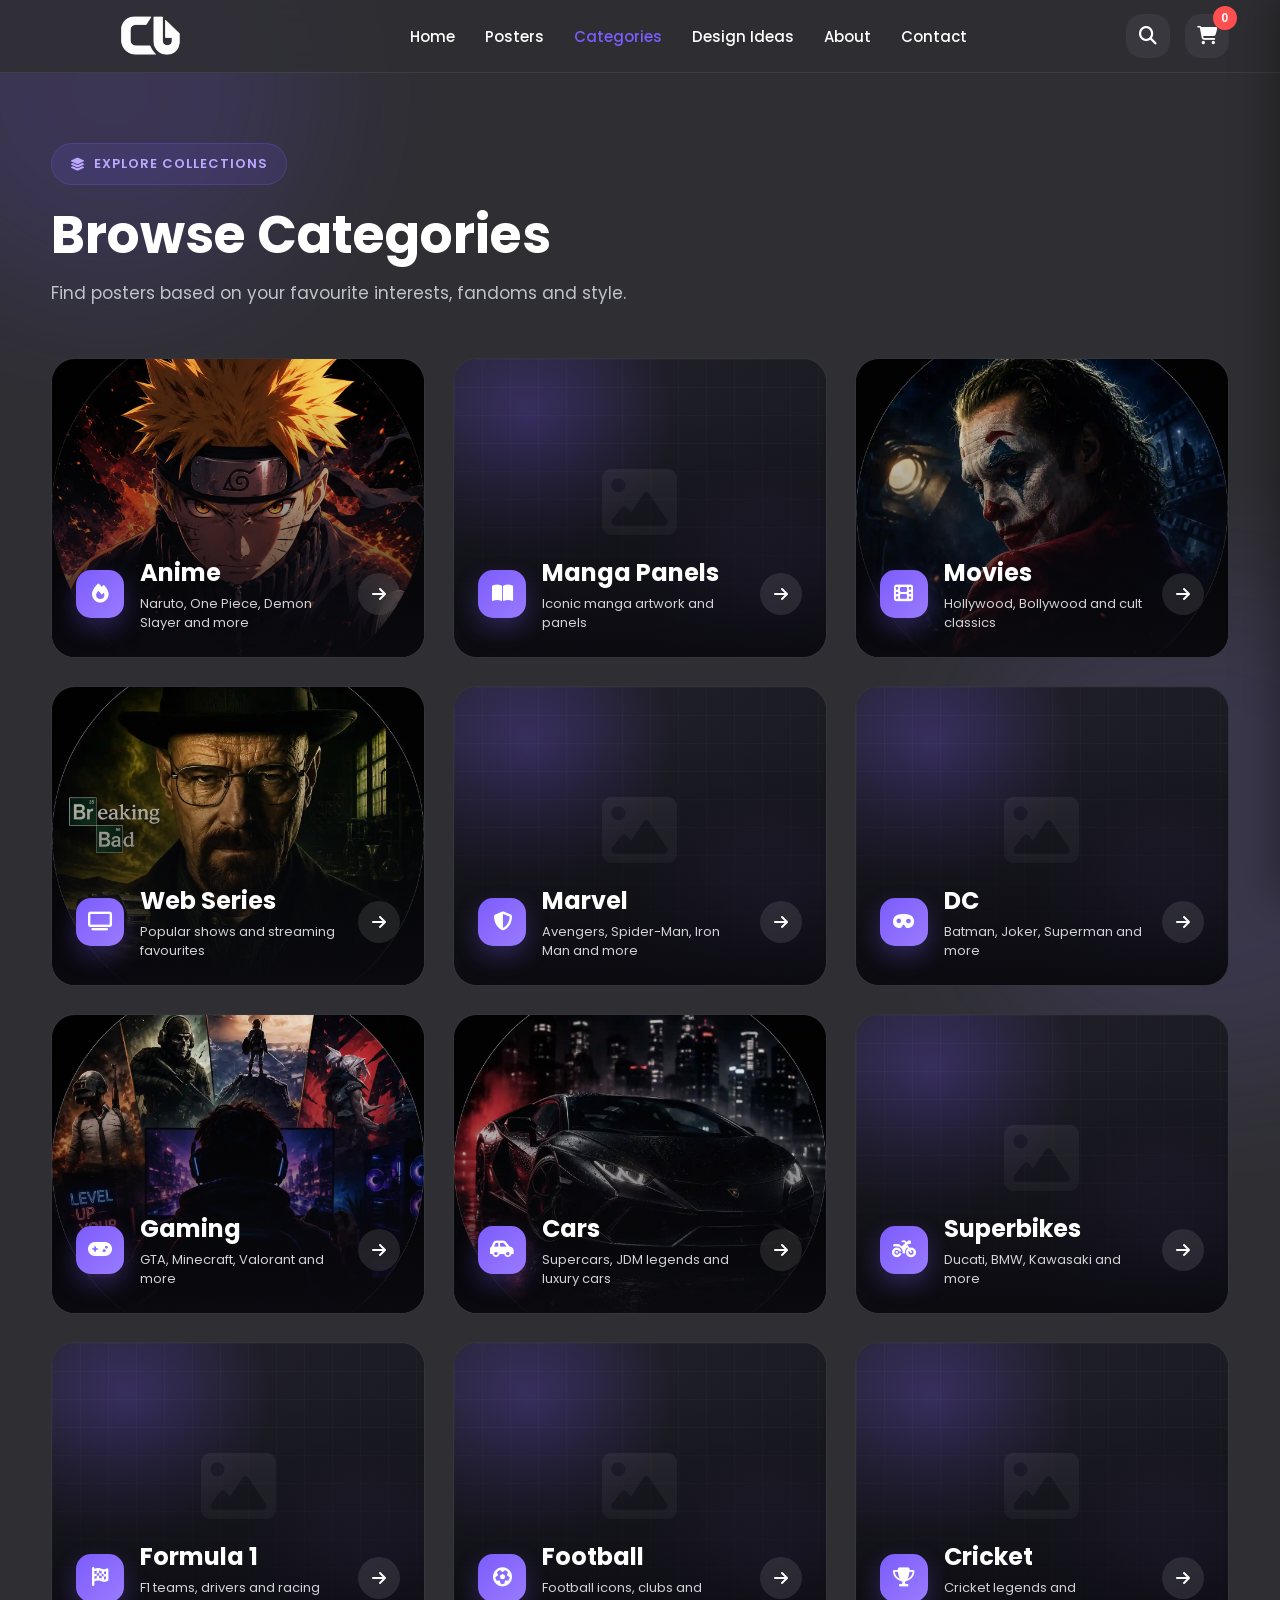
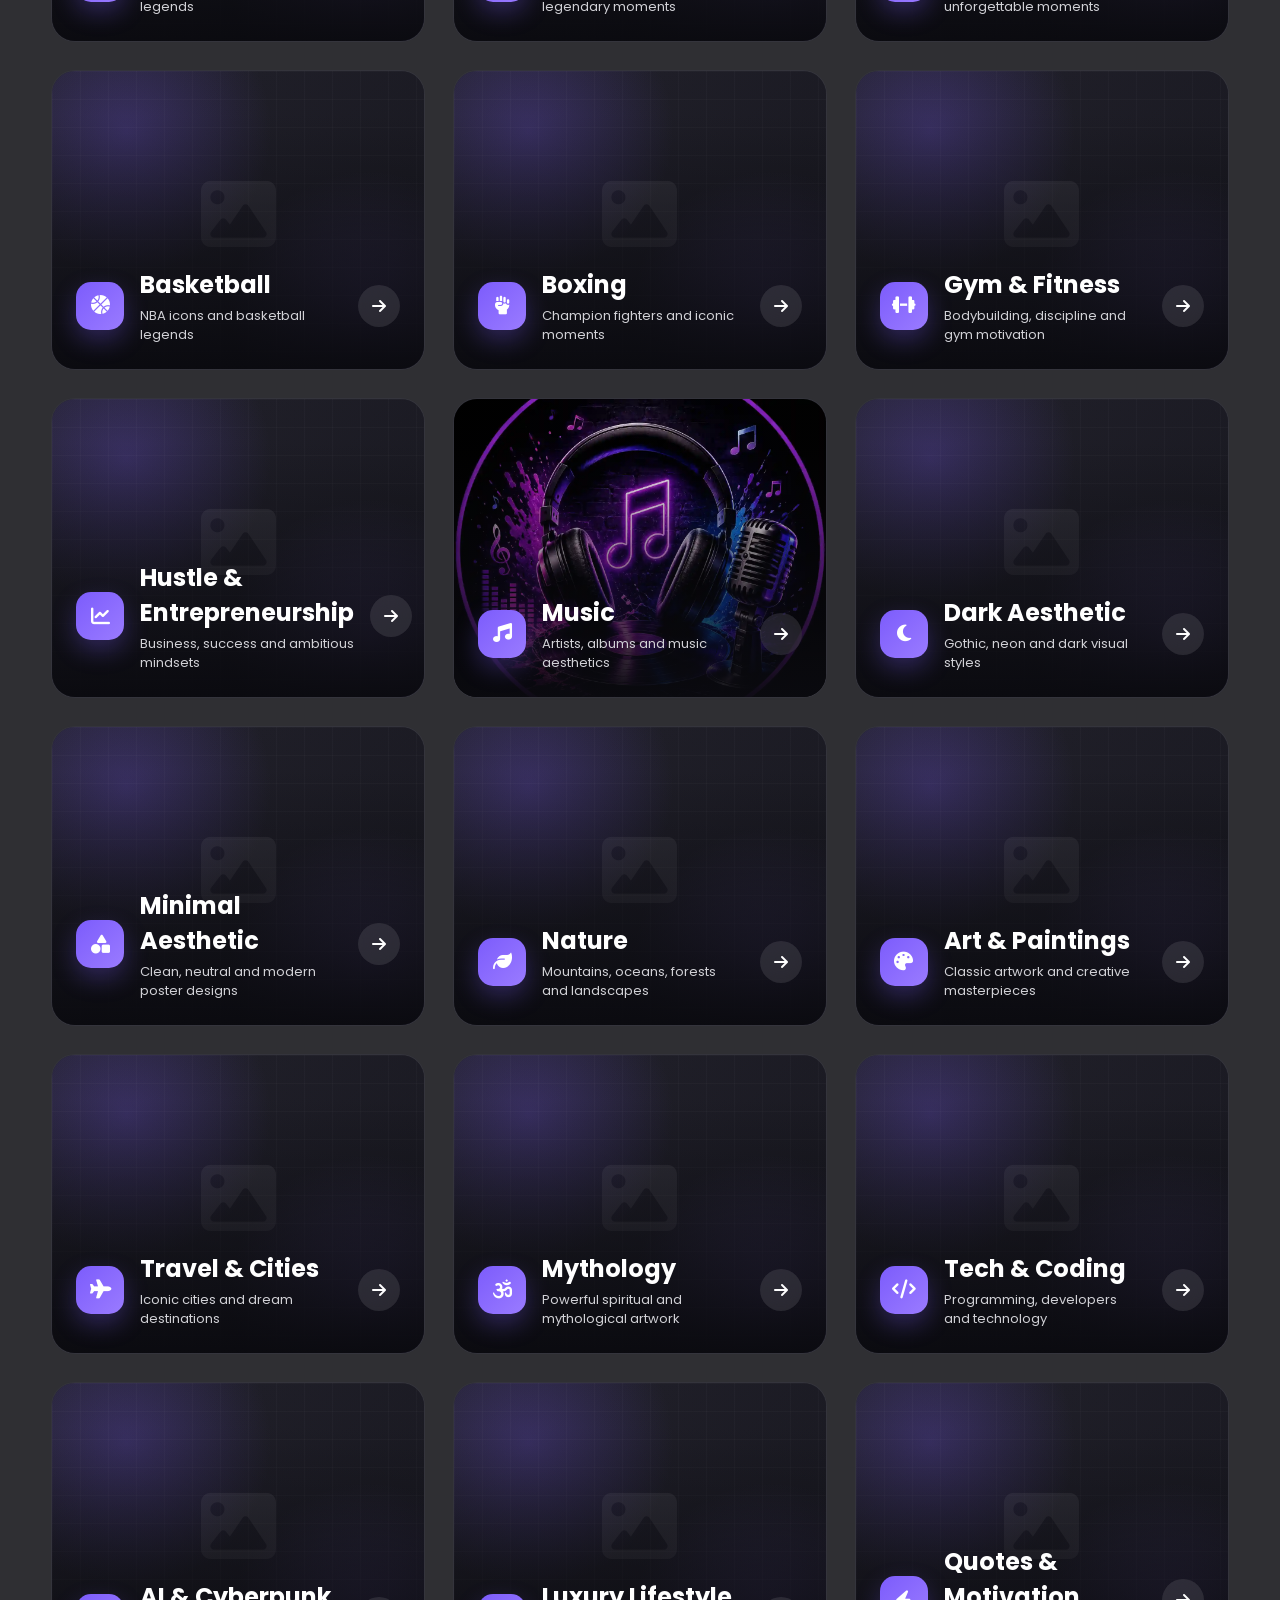
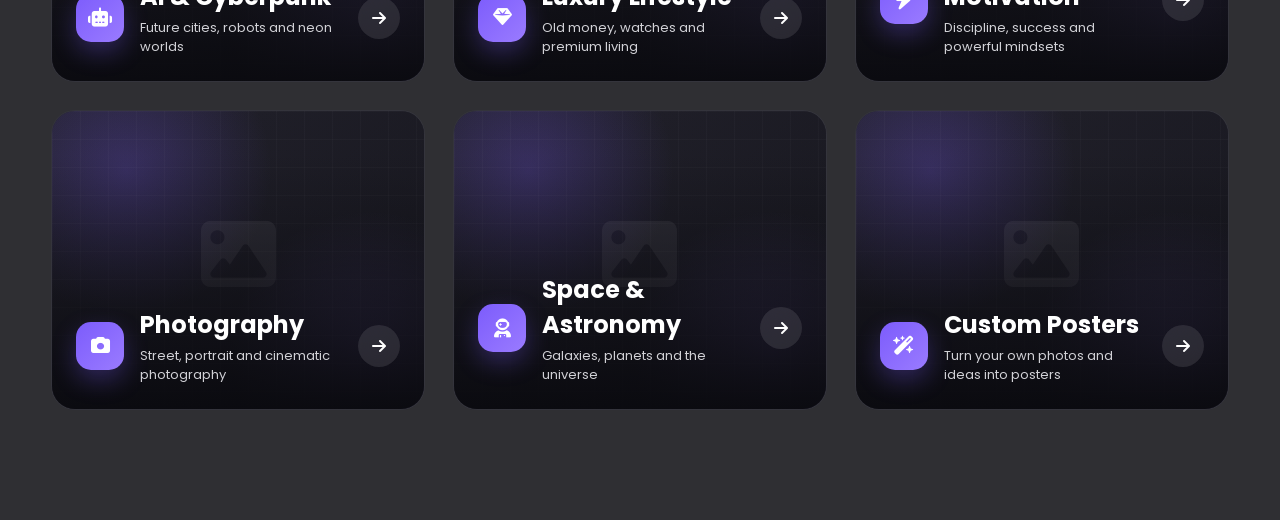
==== commit 090621e8: "poster pages" ====
--- a/categories.html
+++ b/categories.html
@@ -1700,6 +1700,6 @@
     <script src="script.js"></script>
 
 
-</body>
+<body class="categories-page">
 
 </html>
--- a/style.css
+++ b/style.css
@@ -2230,7 +2230,7 @@
 
     position:relative;
 
-    padding:100px 0;
+    padding: 40px 0 100px;
 
     background:linear-gradient(
         180deg,
@@ -5572,13 +5572,7 @@
 DOUBLE-SIDED POSTER TAPE
 ========================================================== */
 
-function togglePosterTape() {
-
-    tapeAdded = !tapeAdded;
-
-    updateCart();
-
-}
+
 /* ==========================================================
 CHECKOUT TAPE ICON
 ========================================================== */
@@ -5618,5 +5612,4608 @@
 
 }
 /* ==========================================================
+   ALL POSTERS PAGE
+========================================================== */
+
+.posters-page {
+
+    min-height: 100vh;
+
+}
+
+
+/* ==========================================================
+   ALL POSTERS HERO
+========================================================== */
+
+.all-posters-hero {
+
+    position: relative;
+
+    padding: 95px 0 85px;
+
+    overflow: hidden;
+
+    background:
+
+        radial-gradient(
+            circle at 10% 20%,
+            rgba(124, 92, 252, .22),
+            transparent 32%
+        ),
+
+        radial-gradient(
+            circle at 90% 70%,
+            rgba(168, 85, 247, .12),
+            transparent 30%
+        ),
+
+        linear-gradient(
+            135deg,
+            #24242c,
+            #303039
+        );
+
+    border-bottom: 1px solid rgba(255, 255, 255, .06);
+
+}
+
+
+.all-posters-hero::after {
+
+    content: "";
+
+    position: absolute;
+
+    width: 400px;
+
+    height: 400px;
+
+    border-radius: 50%;
+
+    background: rgba(124, 92, 252, .08);
+
+    filter: blur(80px);
+
+    top: -180px;
+
+    right: -100px;
+
+    pointer-events: none;
+
+}
+
+
+.all-posters-hero .container {
+
+    position: relative;
+
+    z-index: 2;
+
+}
+
+
+.all-posters-hero h1 {
+
+    max-width: 850px;
+
+    margin-top: 22px;
+
+    margin-bottom: 20px;
+
+    color: white;
+
+    font-size: clamp(42px, 5vw, 72px);
+
+    line-height: 1.08;
+
+    font-weight: 800;
+
+}
+
+
+.all-posters-hero p {
+
+    max-width: 790px;
+
+    color: #BFC2C8;
+
+    font-size: 18px;
+
+    line-height: 1.8;
+
+}
+
+
+/* ==========================================================
+   ALL POSTERS COLLECTION
+========================================================== */
+
+.all-posters-section {
+
+    position: relative;
+
+    min-height: 650px;
+
+    padding: 95px 0 120px;
+
+    background:
+
+        radial-gradient(
+            circle at bottom right,
+            rgba(124, 92, 252, .09),
+            transparent 30%
+        );
+
+}
+
+
+.all-posters-heading {
+
+    display: flex;
+
+    justify-content: space-between;
+
+    align-items: flex-end;
+
+    gap: 30px;
+
+    margin-bottom: 45px;
+
+}
+
+
+.all-posters-heading h2 {
+
+    margin-bottom: 10px;
+
+    color: white;
+
+    font-size: 42px;
+
+    font-weight: 700;
+
+}
+
+
+.all-posters-heading p {
+
+    color: #AFAFAF;
+
+    font-size: 16px;
+
+}
+
+
+/* ==========================================================
+   TEMPORARY COLLECTION PLACEHOLDER
+========================================================== */
+
+#allPostersGrid {
+
+    width: 100%;
+
+}
+
+
+.posters-coming-soon {
+
+    min-height: 340px;
+
+    display: flex;
+
+    flex-direction: column;
+
+    justify-content: center;
+
+    align-items: center;
+
+    padding: 50px;
+
+    text-align: center;
+
+    border:
+
+        1px dashed
+        rgba(124, 92, 252, .45);
+
+    border-radius: 28px;
+
+    background:
+
+        linear-gradient(
+            145deg,
+            rgba(255, 255, 255, .035),
+            rgba(124, 92, 252, .055)
+        );
+
+}
+
+
+.posters-coming-soon i {
+
+    width: 85px;
+
+    height: 85px;
+
+    display: flex;
+
+    justify-content: center;
+
+    align-items: center;
+
+    margin-bottom: 25px;
+
+    color: white;
+
+    font-size: 34px;
+
+    border-radius: 24px;
+
+    background:
+
+        linear-gradient(
+            135deg,
+            #7C5CFC,
+            #A855F7
+        );
+
+    box-shadow:
+
+        0 18px 45px
+        rgba(124, 92, 252, .3);
+
+}
+
+
+.posters-coming-soon h3 {
+
+    margin-bottom: 12px;
+
+    color: white;
+
+    font-size: 28px;
+
+}
+
+
+.posters-coming-soon p {
+
+    max-width: 520px;
+
+    color: #AFAFAF;
+
+    font-size: 16px;
+
+    line-height: 1.7;
+
+}
+
+
+/* ==========================================================
+   ALL POSTERS PAGE — TABLET
+========================================================== */
+
+@media (max-width: 768px) {
+
+    .all-posters-hero {
+
+        padding: 75px 0 65px;
+
+    }
+
+
+    .all-posters-hero h1 {
+
+        font-size: 42px;
+
+    }
+
+
+    .all-posters-hero p {
+
+        font-size: 16px;
+
+    }
+
+
+    .all-posters-section {
+
+        padding: 70px 0 90px;
+
+    }
+
+
+    .all-posters-heading {
+
+        align-items: flex-start;
+
+        flex-direction: column;
+
+    }
+
+
+    .all-posters-heading h2 {
+
+        font-size: 34px;
+
+    }
+
+
+    .posters-coming-soon {
+
+        min-height: 300px;
+
+        padding: 35px 22px;
+
+    }
+
+
+    .posters-coming-soon h3 {
+
+        font-size: 23px;
+
+    }
+
+}
+
+
+/* ==========================================================
+   ALL POSTERS PAGE — MOBILE
+========================================================== */
+
+@media (max-width: 480px) {
+
+    .all-posters-hero {
+
+        padding: 60px 0;
+
+    }
+
+
+    .all-posters-hero h1 {
+
+        font-size: 36px;
+
+    }
+
+
+    .all-posters-hero p {
+
+        font-size: 15px;
+
+    }
+
+
+    .all-posters-section {
+
+        padding: 60px 0 75px;
+
+    }
+
+
+    .posters-coming-soon i {
+
+        width: 70px;
+
+        height: 70px;
+
+        font-size: 28px;
+
+    }
+
+}
+/* ==========================================================
+   POSTER BROWSING CONTROLS
+========================================================== */
+
+.poster-browser-controls {
+
+    width: 100%;
+
+    margin-bottom: 42px;
+
+}
+
+
+/* ==========================================================
+   POSTER SEARCH BAR
+========================================================== */
+
+.poster-search-box {
+
+    width: 100%;
+
+    height: 64px;
+
+    display: flex;
+
+    align-items: center;
+
+    gap: 16px;
+
+    padding: 0 20px;
+
+    margin-bottom: 28px;
+
+    background: rgba(255, 255, 255, .045);
+
+    border: 1px solid rgba(255, 255, 255, .09);
+
+    border-radius: 18px;
+
+    transition: .3s ease;
+
+}
+
+
+.poster-search-box:focus-within {
+
+    border-color: #7C5CFC;
+
+    background: rgba(124, 92, 252, .07);
+
+    box-shadow:
+
+        0 0 0 4px
+        rgba(124, 92, 252, .1);
+
+}
+
+
+.poster-search-box > i {
+
+    color: #AFAFAF;
+
+    font-size: 20px;
+
+}
+
+
+.poster-search-box:focus-within > i {
+
+    color: #937BFF;
+
+}
+
+
+.poster-search-box input {
+
+    width: 100%;
+
+    height: 100%;
+
+    color: white;
+
+    font-family: "Poppins", sans-serif;
+
+    font-size: 16px;
+
+    background: transparent;
+
+    border: none;
+
+    outline: none;
+
+}
+
+
+.poster-search-box input::placeholder {
+
+    color: #85858D;
+
+}
+
+
+#clearPosterSearch {
+
+    width: 38px;
+
+    height: 38px;
+
+    flex-shrink: 0;
+
+    display: flex;
+
+    justify-content: center;
+
+    align-items: center;
+
+    color: #BFC2C8;
+
+    font-size: 17px;
+
+    background: rgba(255, 255, 255, .06);
+
+    border: none;
+
+    border-radius: 11px;
+
+    cursor: pointer;
+
+    opacity: 0;
+
+    pointer-events: none;
+
+    transition: .25s;
+
+}
+
+
+#clearPosterSearch.visible {
+
+    opacity: 1;
+
+    pointer-events: auto;
+
+}
+
+
+#clearPosterSearch:hover {
+
+    color: white;
+
+    background: #7C5CFC;
+
+}
+
+
+/* ==========================================================
+   POSTER CATEGORY FILTERS
+========================================================== */
+
+.poster-category-filters {
+
+    display: flex;
+
+    align-items: center;
+
+    gap: 13px;
+
+    padding-bottom: 8px;
+
+    margin-bottom: 28px;
+
+    overflow-x: auto;
+
+    scrollbar-width: none;
+
+}
+
+
+.poster-category-filters::-webkit-scrollbar {
+
+    display: none;
+
+}
+
+
+.poster-filter-btn {
+
+    min-width: max-content;
+
+    display: inline-flex;
+
+    justify-content: center;
+
+    align-items: center;
+
+    gap: 9px;
+
+    padding: 13px 21px;
+
+    color: #C8C8CD;
+
+    font-family: "Poppins", sans-serif;
+
+    font-size: 14px;
+
+    font-weight: 600;
+
+    background: rgba(255, 255, 255, .045);
+
+    border: 1px solid rgba(255, 255, 255, .08);
+
+    border-radius: 50px;
+
+    cursor: pointer;
+
+    transition: .3s ease;
+
+}
+
+
+.poster-filter-btn i {
+
+    font-size: 14px;
+
+}
+
+
+.poster-filter-btn:hover {
+
+    color: white;
+
+    border-color: rgba(124, 92, 252, .55);
+
+    background: rgba(124, 92, 252, .12);
+
+    transform: translateY(-2px);
+
+}
+
+
+.poster-filter-btn.active {
+
+    color: white;
+
+    border-color: transparent;
+
+    background:
+
+        linear-gradient(
+            135deg,
+            #7C5CFC,
+            #A855F7
+        );
+
+    box-shadow:
+
+        0 10px 28px
+        rgba(124, 92, 252, .28);
+
+}
+
+
+/* ==========================================================
+   RESULTS AND SORT BAR
+========================================================== */
+
+.poster-results-bar {
+
+    min-height: 65px;
+
+    display: flex;
+
+    justify-content: space-between;
+
+    align-items: center;
+
+    gap: 25px;
+
+    padding: 14px 18px;
+
+    background: rgba(255, 255, 255, .025);
+
+    border-top: 1px solid rgba(255, 255, 255, .06);
+
+    border-bottom: 1px solid rgba(255, 255, 255, .06);
+
+}
+
+
+.poster-results-bar p {
+
+    color: #AFAFAF;
+
+    font-size: 15px;
+
+}
+
+
+.poster-results-bar p strong {
+
+    color: white;
+
+    font-size: 17px;
+
+}
+
+
+.poster-sort-box {
+
+    display: flex;
+
+    align-items: center;
+
+    gap: 11px;
+
+}
+
+
+.poster-sort-box label {
+
+    color: #AFAFAF;
+
+    font-size: 14px;
+
+    white-space: nowrap;
+
+}
+
+
+.poster-sort-box select {
+
+    min-width: 185px;
+
+    padding: 11px 38px 11px 15px;
+
+    color: white;
+
+    font-family: "Poppins", sans-serif;
+
+    font-size: 14px;
+
+    font-weight: 500;
+
+    background-color: #38383E;
+
+    border: 1px solid rgba(255, 255, 255, .1);
+
+    border-radius: 12px;
+
+    outline: none;
+
+    cursor: pointer;
+
+    transition: .3s;
+
+}
+
+
+.poster-sort-box select:hover,
+.poster-sort-box select:focus {
+
+    border-color: #7C5CFC;
+
+}
+
+
+.poster-sort-box select option {
+
+    color: white;
+
+    background: #38383E;
+
+}
+
+
+/* ==========================================================
+   POSTER CONTROLS — MOBILE
+========================================================== */
+
+@media (max-width: 650px) {
+
+    .poster-search-box {
+
+        height: 58px;
+
+        padding: 0 16px;
+
+    }
+
+
+    .poster-search-box input {
+
+        font-size: 14px;
+
+    }
+
+
+    .poster-filter-btn {
+
+        padding: 11px 17px;
+
+        font-size: 13px;
+
+    }
+
+
+    .poster-results-bar {
+
+        align-items: flex-start;
+
+        flex-direction: column;
+
+        padding: 18px 5px;
+
+    }
+
+
+    .poster-sort-box {
+
+        width: 100%;
+
+        justify-content: space-between;
+
+    }
+
+
+    .poster-sort-box select {
+
+        width: 100%;
+
+        min-width: 0;
+
+    }
+
+}
+/* ==========================================================
+   ALL POSTERS RESPONSIVE GRID
+========================================================== */
+
+.all-posters-grid {
+
+    width: 100%;
+
+    display: grid;
+
+    grid-template-columns:
+        repeat(4, minmax(0, 1fr));
+
+    gap: 32px 24px;
+
+    align-items: start;
+
+}
+
+
+/* Remove homepage slider width inside the grid */
+
+.all-posters-grid .poster-card {
+
+    width: 100%;
+
+    min-width: 0;
+
+    height: 100%;
+
+}
+
+
+/* Poster image size */
+
+.all-posters-grid .poster-image {
+
+    width: 100%;
+
+    height: 390px;
+
+}
+
+
+/* Keep every poster image properly fitted */
+
+.all-posters-grid .poster-image img {
+
+    width: 100%;
+
+    height: 100%;
+
+    object-fit: cover;
+
+}
+
+
+/* ==========================================================
+   ALL POSTERS GRID — SMALL LAPTOP
+========================================================== */
+
+@media (max-width: 1150px) {
+
+    .all-posters-grid {
+
+        grid-template-columns:
+            repeat(3, minmax(0, 1fr));
+
+    }
+
+}
+
+
+/* ==========================================================
+   ALL POSTERS GRID — TABLET
+========================================================== */
+
+@media (max-width: 800px) {
+
+    .all-posters-grid {
+
+        grid-template-columns:
+            repeat(2, minmax(0, 1fr));
+
+        gap: 24px 18px;
+
+    }
+
+
+    .all-posters-grid .poster-image {
+
+        height: 360px;
+
+    }
+
+}
+
+
+/* ==========================================================
+   ALL POSTERS GRID — MOBILE
+========================================================== */
+
+@media (max-width: 520px) {
+
+    .all-posters-grid {
+
+        grid-template-columns:
+            repeat(2, minmax(0, 1fr));
+
+        gap: 16px 11px;
+
+    }
+
+
+    .all-posters-grid .poster-image {
+
+        height: 245px;
+
+    }
+
+
+    .all-posters-grid .poster-info {
+
+        padding: 13px;
+
+    }
+
+
+    .all-posters-grid .poster-title {
+
+        font-size: 15px;
+
+    }
+
+
+    .all-posters-grid .poster-price span {
+
+        font-size: 15px;
+
+    }
+
+
+    .all-posters-grid .poster-note {
+
+        display: none;
+
+    }
+
+
+    .all-posters-grid .poster-btn {
+
+        padding: 11px 7px;
+
+        font-size: 12px;
+
+    }
+
+}
+/* ==========================================================
+   NO POSTERS FOUND
+========================================================== */
+
+.no-posters-found {
+
+    display: none;
+
+    min-height: 360px;
+
+    flex-direction: column;
+
+    justify-content: center;
+
+    align-items: center;
+
+    margin-top: 25px;
+
+    padding: 50px 25px;
+
+    text-align: center;
+
+    background:
+
+        linear-gradient(
+            145deg,
+            rgba(255, 255, 255, .035),
+            rgba(124, 92, 252, .055)
+        );
+
+    border: 1px dashed
+        rgba(124, 92, 252, .4);
+
+    border-radius: 26px;
+
+}
+
+
+/* JavaScript will add this class
+when no matching posters exist */
+
+.no-posters-found.active {
+
+    display: flex;
+
+}
+
+
+.no-posters-found > i {
+
+    width: 82px;
+
+    height: 82px;
+
+    display: flex;
+
+    justify-content: center;
+
+    align-items: center;
+
+    margin-bottom: 24px;
+
+    color: white;
+
+    font-size: 30px;
+
+    background:
+
+        linear-gradient(
+            135deg,
+            #7C5CFC,
+            #A855F7
+        );
+
+    border-radius: 23px;
+
+    box-shadow:
+
+        0 16px 40px
+        rgba(124, 92, 252, .28);
+
+}
+
+
+.no-posters-found h3 {
+
+    margin-bottom: 10px;
+
+    color: white;
+
+    font-size: 27px;
+
+}
+
+
+.no-posters-found p {
+
+    max-width: 520px;
+
+    margin-bottom: 25px;
+
+    color: #AFAFAF;
+
+    font-size: 15px;
+
+    line-height: 1.7;
+
+}
+
+
+#resetPosterFilters {
+
+    display: inline-flex;
+
+    justify-content: center;
+
+    align-items: center;
+
+    gap: 10px;
+
+    padding: 13px 23px;
+
+    color: white;
+
+    font-family: "Poppins", sans-serif;
+
+    font-size: 14px;
+
+    font-weight: 600;
+
+    background:
+
+        linear-gradient(
+            135deg,
+            #7C5CFC,
+            #A855F7
+        );
+
+    border: none;
+
+    border-radius: 13px;
+
+    cursor: pointer;
+
+    transition: .3s;
+
+}
+
+
+#resetPosterFilters:hover {
+
+    transform: translateY(-3px);
+
+    box-shadow:
+
+        0 13px 30px
+        rgba(124, 92, 252, .3);
+
+}
+/* ==========================================================
+   HOME PAGE — EXPLORE CATEGORIES
+========================================================== */
+
+.home-categories {
+    padding: 55px 0 50px;
+    background:
+        radial-gradient(
+            circle at left center,
+            rgba(126, 75, 255, 0.12),
+            transparent 35%
+        ),
+        #29292f;
+}
+
+.categories-header {
+    display: flex;
+    justify-content: space-between;
+    align-items: flex-end;
+    gap: 30px;
+    margin-bottom: 35px;
+}
+
+.categories-tag {
+    display: inline-block;
+    color: #b89cff;
+    font-size: 13px;
+    font-weight: 700;
+    letter-spacing: 1.5px;
+    margin-bottom: 10px;
+}
+
+.categories-header h2 {
+    color: #ffffff;
+    font-size: 36px;
+    line-height: 1.1;
+    margin: 0 0 10px;
+}
+
+.categories-header p {
+    color: #aaa9b3;
+    font-size: 16px;
+    margin: 0;
+}
+
+.categories-view-all {
+    display: flex;
+    align-items: center;
+    gap: 9px;
+    color: #b89cff;
+    font-size: 15px;
+    font-weight: 700;
+    text-decoration: none;
+    white-space: nowrap;
+    transition: 0.3s ease;
+}
+
+.categories-view-all:hover {
+    color: #ffffff;
+    transform: translateX(4px);
+}
+
+
+/* Category icons row */
+
+.category-icons {
+    display: grid;
+    grid-template-columns: repeat(8, 1fr);
+    gap: 24px;
+}
+
+.home-category {
+    display: flex;
+    flex-direction: column;
+    align-items: center;
+    gap: 13px;
+    color: #ffffff;
+    text-align: center;
+    text-decoration: none;
+}
+
+.category-image {
+    width: 105px;
+    height: 105px;
+    padding: 4px;
+    overflow: hidden;
+    border: 2px solid rgba(151, 91, 255, 0.65);
+    border-radius: 50%;
+    background: linear-gradient(
+        135deg,
+        #9658ff,
+        #4c287c
+    );
+    box-shadow:
+        0 8px 25px rgba(113, 63, 230, 0.2);
+    transition: 0.35s ease;
+}
+
+.category-image img {
+    width: 100%;
+    height: 100%;
+    display: block;
+    object-fit: cover;
+    border-radius: 50%;
+    transition: 0.4s ease;
+}
+
+.home-category h3 {
+    color: #eeeeF3;
+    font-size: 15px;
+    font-weight: 600;
+    margin: 0;
+    transition: 0.3s ease;
+}
+
+.home-category:hover .category-image {
+    border-color: #b889ff;
+    box-shadow:
+        0 10px 35px rgba(139, 80, 255, 0.48);
+    transform: translateY(-6px);
+}
+
+.home-category:hover .category-image img {
+    transform: scale(1.1);
+}
+
+.home-category:hover h3 {
+    color: #b889ff;
+}
+
+
+/* Tablet */
+
+@media (max-width: 1100px) {
+
+    .category-icons {
+        grid-template-columns: repeat(4, 1fr);
+        row-gap: 32px;
+    }
+
+}
+
+
+/* Mobile */
+
+@media (max-width: 600px) {
+
+    .home-categories {
+        padding: 38px 0;
+    }
+
+    .categories-header {
+        align-items: flex-end;
+        margin-bottom: 28px;
+    }
+
+    .categories-header h2 {
+        font-size: 27px;
+    }
+
+    .categories-header p {
+        display: none;
+    }
+
+    .categories-view-all {
+        font-size: 13px;
+    }
+
+    .category-icons {
+        display: flex;
+        gap: 18px;
+        overflow-x: auto;
+        padding: 4px 2px 15px;
+        scrollbar-width: none;
+    }
+
+    .category-icons::-webkit-scrollbar {
+        display: none;
+    }
+
+    .home-category {
+        min-width: 78px;
+        flex-shrink: 0;
+    }
+
+    .category-image {
+        width: 76px;
+        height: 76px;
+        padding: 3px;
+    }
+
+    .home-category h3 {
+        font-size: 13px;
+    }
+
+}
+/* ==========================================================
+   CATEGORIES PAGE
+========================================================== */
+
+.categories-page-section {
+
+    min-height: 100vh;
+
+    padding: 70px 0 110px;
+
+}
+
+
+/* ================= PAGE HEADING ================= */
+
+.categories-page-heading {
+
+    margin-bottom: 50px;
+
+}
+
+.categories-page-heading h1 {
+
+    color: white;
+
+    font-size: 52px;
+
+    line-height: 1.15;
+
+    margin-bottom: 14px;
+
+}
+
+.categories-page-heading p {
+
+    color: #BFC2C8;
+
+    font-size: 17px;
+
+    line-height: 1.7;
+
+}
+
+
+/* ================= CATEGORY GRID ================= */
+
+.categories-grid {
+
+    display: grid;
+
+    grid-template-columns: repeat(3, 1fr);
+
+    gap: 28px;
+
+}
+
+
+/* ================= CATEGORY CARD ================= */
+
+.category-card {
+
+    position: relative;
+
+    height: 300px;
+
+    overflow: hidden;
+
+    border-radius: 24px;
+
+    text-decoration: none;
+
+    border: 1px solid rgba(255, 255, 255, .08);
+
+    background: #23232b;
+
+    transition: .35s ease;
+
+}
+
+.category-card:hover {
+
+    transform: translateY(-8px);
+
+    border-color: rgba(124, 92, 252, .7);
+
+    box-shadow: 0 22px 50px rgba(124, 92, 252, .22);
+
+}
+
+
+/* ================= CARD IMAGE ================= */
+
+.category-card-image {
+
+    position: absolute;
+
+    inset: 0;
+
+}
+
+.category-card-image img {
+
+    width: 100%;
+
+    height: 100%;
+
+    object-fit: cover;
+
+    transition: transform .5s ease;
+
+}
+
+.category-card:hover .category-card-image img {
+
+    transform: scale(1.08);
+
+}
+
+
+/* ================= DARK OVERLAY ================= */
+
+.category-card-overlay {
+
+    position: absolute;
+
+    inset: 0;
+
+    background: linear-gradient(
+        180deg,
+        rgba(10, 10, 15, .05) 15%,
+        rgba(10, 10, 15, .45) 55%,
+        rgba(10, 10, 15, .96) 100%
+    );
+
+}
+
+
+/* ================= CARD CONTENT ================= */
+
+.category-card-content {
+
+    position: absolute;
+
+    left: 24px;
+
+    right: 24px;
+
+    bottom: 24px;
+
+    display: flex;
+
+    align-items: center;
+
+    gap: 16px;
+
+    color: white;
+
+}
+
+.category-card-icon {
+
+    width: 48px;
+
+    height: 48px;
+
+    flex-shrink: 0;
+
+    display: flex;
+
+    justify-content: center;
+
+    align-items: center;
+
+    border-radius: 15px;
+
+    color: white;
+
+    font-size: 19px;
+
+    background: linear-gradient(
+        135deg,
+        #7C5CFC,
+        #9A7BFF
+    );
+
+    box-shadow: 0 10px 25px rgba(124, 92, 252, .3);
+
+}
+
+.category-card-content h2 {
+
+    color: white;
+
+    font-size: 24px;
+
+    margin-bottom: 4px;
+
+}
+
+.category-card-content p {
+
+    color: #D1D1D6;
+
+    font-size: 13px;
+
+    line-height: 1.5;
+
+}
+
+.category-card-arrow {
+
+    width: 42px;
+
+    height: 42px;
+
+    margin-left: auto;
+
+    flex-shrink: 0;
+
+    display: flex;
+
+    justify-content: center;
+
+    align-items: center;
+
+    border-radius: 50%;
+
+    color: white;
+
+    background: rgba(255, 255, 255, .1);
+
+    backdrop-filter: blur(10px);
+
+    transition: .35s;
+
+}
+
+.category-card:hover .category-card-arrow {
+
+    background: #7C5CFC;
+
+    transform: translateX(5px);
+
+}
+
+
+/* ================= RESPONSIVE ================= */
+
+@media(max-width: 1000px) {
+
+    .categories-grid {
+
+        grid-template-columns: repeat(2, 1fr);
+
+    }
+
+}
+
+
+@media(max-width: 650px) {
+
+    .categories-page-section {
+
+        padding: 45px 0 80px;
+
+    }
+
+    .categories-page-heading h1 {
+
+        font-size: 38px;
+
+    }
+
+    .categories-grid {
+
+        grid-template-columns: 1fr;
+
+        gap: 20px;
+
+    }
+
+    .category-card {
+
+        height: 260px;
+
+    }
+
+}
+
+/* ==========================================================
+   CATEGORY IMAGE FALLBACK
+========================================================== */
+
+.category-card-image.missing-category-image {
+
+    background:
+
+        radial-gradient(
+            circle at 20% 20%,
+            rgba(124, 92, 252, .28),
+            transparent 38%
+        ),
+
+        radial-gradient(
+            circle at 85% 80%,
+            rgba(154, 123, 255, .18),
+            transparent 35%
+        ),
+
+        linear-gradient(
+            135deg,
+            #24232e,
+            #17171e
+        );
+
+}
+
+.category-card-image.missing-category-image::before {
+
+    content: "";
+
+    position: absolute;
+
+    inset: 0;
+
+    background-image:
+
+        linear-gradient(
+            rgba(255, 255, 255, .025) 1px,
+            transparent 1px
+        ),
+
+        linear-gradient(
+            90deg,
+            rgba(255, 255, 255, .025) 1px,
+            transparent 1px
+        );
+
+    background-size: 28px 28px;
+
+}
+
+.category-card-image.missing-category-image::after {
+
+    content: "\f03e";
+
+    position: absolute;
+
+    top: 50%;
+
+    left: 50%;
+
+    transform: translate(-50%, -58%);
+
+    font-family: "Font Awesome 6 Free";
+
+    font-weight: 900;
+
+    color: rgba(255, 255, 255, .08);
+
+    font-size: 75px;
+
+}
+/* ==========================================================
+   INDIVIDUAL CATEGORY PAGE
+========================================================== */
+
+.individual-category-view {
+
+    display: none;
+
+    min-height: calc(100vh - 80px);
+
+}
+
+
+/* CATEGORY HERO */
+
+.individual-category-hero {
+
+    position: relative;
+
+    padding: 70px 0 65px;
+
+    overflow: hidden;
+
+    background:
+
+        radial-gradient(
+            circle at 10% 15%,
+            rgba(124, 92, 252, .22),
+            transparent 30%
+        ),
+
+        linear-gradient(
+            135deg,
+            #292832,
+            #202027
+        );
+
+    border-bottom: 1px solid
+        rgba(255, 255, 255, .06);
+
+}
+
+
+/* PURPLE GLOW */
+
+.individual-category-hero::before {
+
+    content: "";
+
+    position: absolute;
+
+    width: 420px;
+
+    height: 420px;
+
+    top: -230px;
+
+    right: 5%;
+
+    border-radius: 50%;
+
+    background: rgba(124, 92, 252, .12);
+
+    filter: blur(80px);
+
+    pointer-events: none;
+
+}
+
+
+/* BACK BUTTON */
+
+.back-to-categories {
+
+    position: relative;
+
+    z-index: 2;
+
+    display: inline-flex;
+
+    align-items: center;
+
+    gap: 9px;
+
+    margin-bottom: 28px;
+
+    color: #b9b6c7;
+
+    font-size: 14px;
+
+    font-weight: 600;
+
+    text-decoration: none;
+
+    transition: .25s ease;
+
+}
+
+.back-to-categories:hover {
+
+    color: #9a7bff;
+
+    transform: translateX(-3px);
+
+}
+
+
+/* ANIME COLLECTION TAG */
+
+.individual-category-hero .featured-tag {
+
+    position: relative;
+
+    z-index: 2;
+
+    display: flex;
+
+    width: fit-content;
+
+    margin-bottom: 18px;
+
+}
+
+
+/* CATEGORY TITLE */
+
+.individual-category-hero h1 {
+
+    position: relative;
+
+    z-index: 2;
+
+    margin: 0;
+
+    color: #ffffff;
+
+    font-size: clamp(
+        38px,
+        5vw,
+        62px
+    );
+
+    line-height: 1.05;
+
+    letter-spacing: -2px;
+
+}
+
+
+/* CATEGORY DESCRIPTION */
+
+.individual-category-hero p {
+
+    position: relative;
+
+    z-index: 2;
+
+    max-width: 590px;
+
+    margin-top: 17px;
+
+    color: #b9b6c7;
+
+    font-size: 17px;
+
+    line-height: 1.7;
+
+}
+
+
+/* MOBILE */
+
+@media (max-width: 768px) {
+
+    .individual-category-hero {
+
+        padding:
+
+            45px 0
+            50px;
+
+    }
+
+    .individual-category-hero h1 {
+
+        font-size: 40px;
+
+    }
+
+    .individual-category-hero p {
+
+        font-size: 15px;
+
+    }
+
+}
+/* ==========================================================
+   ANIME COLLECTION SECTION
+========================================================== */
+
+.anime-collection-section {
+
+    padding: 65px 0 80px;
+
+    background:
+
+        radial-gradient(
+            circle at 90% 10%,
+            rgba(124, 92, 252, .12),
+            transparent 30%
+        ),
+
+        #2b2b32;
+
+}
+
+
+/* SECTION HEADING */
+
+.anime-section-heading {
+
+    display: flex;
+
+    align-items: flex-end;
+
+    justify-content: space-between;
+
+    margin-bottom: 30px;
+
+}
+
+.section-eyebrow {
+
+    display: inline-block;
+
+    margin-bottom: 10px;
+
+    color: #9a7bff;
+
+    font-size: 12px;
+
+    font-weight: 800;
+
+    letter-spacing: 1.4px;
+
+}
+
+.anime-section-heading h2 {
+
+    margin: 0;
+
+    color: #ffffff;
+
+    font-size: 34px;
+
+    line-height: 1.15;
+
+    letter-spacing: -1px;
+
+}
+
+.anime-section-heading p {
+
+    max-width: 580px;
+
+    margin: 12px 0 0;
+
+    color: #aaa7b5;
+
+    font-size: 15px;
+
+    line-height: 1.6;
+
+}
+
+
+/* FILTER BUTTON CONTAINER */
+
+.anime-filter-buttons {
+
+    display: flex;
+
+    flex-wrap: wrap;
+
+    gap: 11px;
+
+}
+
+
+/* FILTER BUTTON */
+
+.anime-filter-btn {
+
+    display: inline-flex;
+
+    align-items: center;
+
+    justify-content: center;
+
+    gap: 8px;
+
+    min-height: 43px;
+
+    padding: 10px 18px;
+
+    border:
+
+        1px solid
+        rgba(255, 255, 255, .09);
+
+    border-radius: 50px;
+
+    background: rgba(255, 255, 255, .045);
+
+    color: #c7c4cf;
+
+    font-family: inherit;
+
+    font-size: 13px;
+
+    font-weight: 650;
+
+    cursor: pointer;
+
+    transition: .25s ease;
+
+}
+
+
+/* BUTTON HOVER */
+
+.anime-filter-btn:hover {
+
+    color: #ffffff;
+
+    border-color: rgba(154, 123, 255, .65);
+
+    background: rgba(124, 92, 252, .14);
+
+    transform: translateY(-2px);
+
+}
+
+
+/* ACTIVE BUTTON */
+
+.anime-filter-btn.active {
+
+    color: #ffffff;
+
+    border-color: #8c63ff;
+
+    background:
+
+        linear-gradient(
+            135deg,
+            #7c5cfc,
+            #9a6cff
+        );
+
+    box-shadow:
+
+        0 8px 25px
+        rgba(124, 92, 252, .28);
+
+}
+
+
+/* MOBILE */
+
+@media (max-width: 768px) {
+
+    .anime-collection-section {
+
+        padding: 45px 0 60px;
+
+    }
+
+    .anime-section-heading h2 {
+
+        font-size: 29px;
+
+    }
+
+    .anime-filter-buttons {
+
+        gap: 8px;
+
+    }
+
+    .anime-filter-btn {
+
+        min-height: 39px;
+
+        padding: 8px 14px;
+
+        font-size: 12px;
+
+    }
+
+}
+
+/* ==========================================================
+   ANIME POSTER COLLECTION
+========================================================== */
+
+.anime-posters-section {
+
+    padding: 65px 0 90px;
+
+    background:
+
+        radial-gradient(
+            circle at 90% 0%,
+            rgba(124, 92, 252, .10),
+            transparent 28%
+        ),
+
+        #24242b;
+
+}
+
+
+/* COLLECTION HEADER */
+
+.anime-posters-header {
+
+    display: flex;
+
+    align-items: flex-end;
+
+    justify-content: space-between;
+
+    gap: 30px;
+
+    margin-bottom: 35px;
+
+}
+
+.anime-posters-header h2 {
+
+    margin: 0;
+
+    color: #ffffff;
+
+    font-size: 34px;
+
+    line-height: 1.15;
+
+    letter-spacing: -1px;
+
+}
+
+.anime-posters-header p {
+
+    margin: 11px 0 0;
+
+    color: #aaa7b5;
+
+    font-size: 15px;
+
+    line-height: 1.6;
+
+}
+
+
+/* POSTER COUNT */
+
+.anime-poster-count {
+
+    display: inline-flex;
+
+    align-items: center;
+
+    justify-content: center;
+
+    flex-shrink: 0;
+
+    min-height: 40px;
+
+    padding: 9px 17px;
+
+    border:
+
+        1px solid
+        rgba(154, 123, 255, .28);
+
+    border-radius: 50px;
+
+    background:
+
+        rgba(124, 92, 252, .10);
+
+    color: #bdaaff;
+
+    font-size: 13px;
+
+    font-weight: 750;
+
+}
+
+
+/* POSTER GRID */
+
+.anime-posters-grid {
+
+    display: grid;
+
+    grid-template-columns:
+
+        repeat(
+            4,
+            minmax(0, 1fr)
+        );
+
+    gap: 22px;
+
+}
+
+
+/* EMPTY STATE */
+
+.anime-empty-state {
+
+    display: flex;
+
+    min-height: 290px;
+
+    padding: 45px 25px;
+
+    border:
+
+        1px dashed
+        rgba(154, 123, 255, .25);
+
+    border-radius: 18px;
+
+    background:
+
+        linear-gradient(
+            145deg,
+            rgba(124, 92, 252, .07),
+            rgba(255, 255, 255, .015)
+        );
+
+    flex-direction: column;
+
+    align-items: center;
+
+    justify-content: center;
+
+    text-align: center;
+
+}
+
+
+/* EMPTY ICON */
+
+.anime-empty-icon {
+
+    display: flex;
+
+    width: 68px;
+
+    height: 68px;
+
+    margin-bottom: 20px;
+
+    border:
+
+        1px solid
+        rgba(154, 123, 255, .28);
+
+    border-radius: 18px;
+
+    align-items: center;
+
+    justify-content: center;
+
+    background:
+
+        rgba(124, 92, 252, .13);
+
+    color: #9a7bff;
+
+    font-size: 26px;
+
+}
+
+
+/* EMPTY TEXT */
+
+.anime-empty-state h3 {
+
+    margin: 0;
+
+    color: #ffffff;
+
+    font-size: 23px;
+
+}
+
+.anime-empty-state p {
+
+    max-width: 430px;
+
+    margin: 11px 0 0;
+
+    color: #aaa7b5;
+
+    font-size: 14px;
+
+    line-height: 1.7;
+
+}
+
+
+/* TABLET */
+
+@media (max-width: 1000px) {
+
+    .anime-posters-grid {
+
+        grid-template-columns:
+
+            repeat(
+                3,
+                minmax(0, 1fr)
+            );
+
+    }
+
+}
+
+
+/* MOBILE */
+
+@media (max-width: 768px) {
+
+    .anime-posters-section {
+
+        padding: 48px 0 65px;
+
+    }
+
+    .anime-posters-header {
+
+        align-items: flex-start;
+
+        flex-direction: column;
+
+        gap: 18px;
+
+    }
+
+    .anime-posters-header h2 {
+
+        font-size: 29px;
+
+    }
+
+    .anime-posters-grid {
+
+        grid-template-columns:
+
+            repeat(
+                2,
+                minmax(0, 1fr)
+            );
+
+        gap: 13px;
+
+    }
+
+    .anime-empty-state {
+
+        min-height: 250px;
+
+    }
+
+}
+
+/* ==========================================================
+   INDIVIDUAL PRODUCT PAGE
+========================================================== */
+
+.product-page {
+
+    min-height: 100vh;
+
+    background:
+        radial-gradient(
+            circle at 10% 20%,
+            rgba(124, 92, 252, 0.10),
+            transparent 32%
+        ),
+        radial-gradient(
+            circle at 90% 70%,
+            rgba(147, 123, 255, 0.08),
+            transparent 30%
+        ),
+        #2f2f33;
+
+}
+
+
+/* ==========================================================
+   PRODUCT MAIN AREA
+========================================================== */
+
+.product-main {
+
+    padding: 45px 0 100px;
+
+}
+
+
+/* ==========================================================
+   PRODUCT BREADCRUMB
+========================================================== */
+
+.product-breadcrumb {
+
+    display: flex;
+
+    align-items: center;
+
+    flex-wrap: wrap;
+
+    gap: 12px;
+
+    margin-bottom: 38px;
+
+    color: #aeb0b7;
+
+    font-size: 14px;
+
+}
+
+
+.product-breadcrumb a {
+
+    color: #c7c8ce;
+
+    text-decoration: none;
+
+    transition: 0.3s;
+
+}
+
+
+.product-breadcrumb a:hover {
+
+    color: var(--purple);
+
+}
+
+
+.product-breadcrumb i {
+
+    color: #74747c;
+
+    font-size: 10px;
+
+}
+
+
+.product-breadcrumb span {
+
+    color: white;
+
+    font-weight: 600;
+
+}
+
+
+/* ==========================================================
+   PRODUCT LAYOUT
+========================================================== */
+
+.product-details-layout {
+
+    display: grid;
+
+    grid-template-columns:
+        minmax(0, 1fr)
+        minmax(420px, 0.85fr);
+
+    align-items: start;
+
+    gap: 70px;
+
+}
+
+
+/* ==========================================================
+   PRODUCT GALLERY
+========================================================== */
+
+.product-gallery {
+
+    width: 100%;
+
+}
+
+
+.product-main-image {
+
+    width: 100%;
+
+    min-height: 680px;
+
+    position: relative;
+
+    display: flex;
+
+    justify-content: center;
+
+    align-items: center;
+
+    overflow: hidden;
+
+    padding: 45px;
+
+    border:
+
+        1px solid
+        rgba(255, 255, 255, 0.08);
+
+    border-radius: 30px;
+
+    background:
+
+        radial-gradient(
+            circle at top,
+            rgba(124, 92, 252, 0.12),
+            transparent 42%
+        ),
+
+        rgba(255, 255, 255, 0.025);
+
+    box-shadow:
+
+        0 25px 70px
+        rgba(0, 0, 0, 0.28);
+
+}
+
+
+.product-main-image::before {
+
+    content: "";
+
+    position: absolute;
+
+    inset: 0;
+
+    pointer-events: none;
+
+    background:
+
+        linear-gradient(
+            135deg,
+            rgba(255, 255, 255, 0.035),
+            transparent 45%
+        );
+
+}
+
+
+.product-main-image img {
+
+    display: block;
+
+    max-width: 100%;
+
+    max-height: 590px;
+
+    object-fit: contain;
+
+    position: relative;
+
+    z-index: 2;
+
+    border-radius: 8px;
+
+    box-shadow:
+
+        0 24px 60px
+        rgba(0, 0, 0, 0.42);
+
+}
+
+
+.product-image-badge {
+
+    position: absolute;
+
+    top: 24px;
+
+    left: 24px;
+
+    z-index: 5;
+
+    padding: 10px 18px;
+
+    border-radius: 50px;
+
+    color: white;
+
+    background:
+
+        linear-gradient(
+            135deg,
+            #7c5cfc,
+            #9b78ff
+        );
+
+    box-shadow:
+
+        0 10px 30px
+        rgba(124, 92, 252, 0.3);
+
+    font-size: 13px;
+
+    font-weight: 700;
+
+}
+
+
+/* ==========================================================
+   PRODUCT THUMBNAILS
+========================================================== */
+
+.product-thumbnails {
+
+    display: flex;
+
+    flex-wrap: wrap;
+
+    gap: 15px;
+
+    margin-top: 20px;
+
+}
+
+
+.product-thumbnail {
+
+    width: 90px;
+
+    height: 110px;
+
+    overflow: hidden;
+
+    padding: 6px;
+
+    border:
+
+        2px solid
+        transparent;
+
+    border-radius: 15px;
+
+    background:
+
+        rgba(255, 255, 255, 0.045);
+
+    cursor: pointer;
+
+    transition: 0.3s;
+
+}
+
+
+.product-thumbnail:hover {
+
+    transform:
+
+        translateY(-4px);
+
+    border-color:
+
+        rgba(124, 92, 252, 0.6);
+
+}
+
+
+.product-thumbnail.active {
+
+    border-color:
+
+        var(--purple);
+
+    background:
+
+        rgba(124, 92, 252, 0.12);
+
+}
+
+
+.product-thumbnail img {
+
+    width: 100%;
+
+    height: 100%;
+
+    display: block;
+
+    object-fit: cover;
+
+    border-radius: 9px;
+
+}
+
+
+/* ==========================================================
+   PRODUCT INFORMATION
+========================================================== */
+
+.product-information {
+
+    position: sticky;
+
+    top: 105px;
+
+    padding: 42px;
+
+    border:
+
+        1px solid
+        rgba(255, 255, 255, 0.08);
+
+    border-radius: 30px;
+
+    background:
+
+        rgba(56, 56, 62, 0.88);
+
+    backdrop-filter:
+
+        blur(18px);
+
+    box-shadow:
+
+        0 25px 70px
+        rgba(0, 0, 0, 0.24);
+
+}
+
+
+.product-category-label {
+
+    display: inline-flex;
+
+    align-items: center;
+
+    padding: 9px 17px;
+
+    margin-bottom: 20px;
+
+    border:
+
+        1px solid
+        rgba(124, 92, 252, 0.35);
+
+    border-radius: 50px;
+
+    color: #cfc5ff;
+
+    background:
+
+        rgba(124, 92, 252, 0.12);
+
+    font-size: 13px;
+
+    font-weight: 700;
+
+    letter-spacing: 0.7px;
+
+    text-transform: uppercase;
+
+}
+
+
+.product-information h1 {
+
+    color: white;
+
+    margin-bottom: 17px;
+
+    font-size:
+
+        clamp(
+            34px,
+            4vw,
+            50px
+        );
+
+    line-height: 1.15;
+
+    letter-spacing: -1px;
+
+}
+
+
+/* ==========================================================
+   PRODUCT RATING
+========================================================== */
+
+.product-rating {
+
+    display: flex;
+
+    align-items: center;
+
+    flex-wrap: wrap;
+
+    gap: 14px;
+
+    padding-bottom: 25px;
+
+    border-bottom:
+
+        1px solid
+        rgba(255, 255, 255, 0.08);
+
+}
+
+
+.product-stars {
+
+    display: flex;
+
+    gap: 5px;
+
+    color: #ffc857;
+
+}
+
+
+.product-rating span {
+
+    color: #bfc2c8;
+
+    font-size: 14px;
+
+}
+
+
+/* ==========================================================
+   PRODUCT PRICE
+========================================================== */
+
+.product-price-area {
+
+    display: flex;
+
+    align-items: center;
+
+    flex-wrap: wrap;
+
+    gap: 16px;
+
+    margin: 28px 0 20px;
+
+}
+
+
+.product-price-area del {
+
+    color: #8e9098;
+
+    font-size: 20px;
+
+}
+
+
+.product-price-area strong {
+
+    color: #a991ff;
+
+    font-size: 28px;
+
+    font-weight: 800;
+
+}
+
+
+.product-short-description {
+
+    color: #c0c2c8;
+
+    margin-bottom: 25px;
+
+    font-size: 15px;
+
+    line-height: 1.85;
+
+}
+
+
+/* ==========================================================
+   DELIVERY NOTE
+========================================================== */
+
+.product-delivery-note {
+
+    display: flex;
+
+    align-items: center;
+
+    gap: 17px;
+
+    margin-bottom: 32px;
+
+    padding: 18px;
+
+    border:
+
+        1px solid
+        rgba(124, 92, 252, 0.22);
+
+    border-radius: 18px;
+
+    background:
+
+        rgba(124, 92, 252, 0.08);
+
+}
+
+
+.product-delivery-note > i {
+
+    width: 46px;
+
+    height: 46px;
+
+    display: flex;
+
+    justify-content: center;
+
+    align-items: center;
+
+    flex-shrink: 0;
+
+    border-radius: 14px;
+
+    color: white;
+
+    background:
+
+        linear-gradient(
+            135deg,
+            #7c5cfc,
+            #987eff
+        );
+
+    font-size: 18px;
+
+}
+
+
+.product-delivery-note div {
+
+    display: flex;
+
+    flex-direction: column;
+
+    gap: 4px;
+
+}
+
+
+.product-delivery-note strong {
+
+    color: white;
+
+    font-size: 14px;
+
+}
+
+
+.product-delivery-note span {
+
+    color: #aaaeb6;
+
+    font-size: 12px;
+
+}
+
+
+/* ==========================================================
+   PRODUCT OPTIONS
+========================================================== */
+
+.product-option-section {
+
+    margin-top: 8px;
+
+}
+
+
+.product-option-heading {
+
+    display: flex;
+
+    justify-content: space-between;
+
+    align-items: center;
+
+    gap: 20px;
+
+    margin-bottom: 18px;
+
+}
+
+
+.product-option-heading h3 {
+
+    color: white;
+
+    font-size: 19px;
+
+}
+
+
+.product-size-guide-btn {
+
+    display: inline-flex;
+
+    align-items: center;
+
+    gap: 8px;
+
+    padding: 0;
+
+    border: none;
+
+    color: #a991ff;
+
+    background: transparent;
+
+    cursor: pointer;
+
+    font-family: inherit;
+
+    font-size: 13px;
+
+    font-weight: 600;
+
+}
+
+
+.product-size-guide-btn:hover {
+
+    color: white;
+
+}
+
+
+.product-size-options {
+
+    display: grid;
+
+    grid-template-columns:
+
+        repeat(
+            5,
+            minmax(0, 1fr)
+        );
+
+    gap: 10px;
+
+}
+
+
+.product-size-option {
+
+    min-height: 76px;
+
+    display: flex;
+
+    flex-direction: column;
+
+    justify-content: center;
+
+    align-items: center;
+
+    gap: 5px;
+
+    padding: 10px 6px;
+
+    border:
+
+        1px solid
+        rgba(255, 255, 255, 0.1);
+
+    border-radius: 15px;
+
+    color: white;
+
+    background:
+
+        rgba(255, 255, 255, 0.035);
+
+    cursor: pointer;
+
+    font-family: inherit;
+
+    transition: 0.3s;
+
+}
+
+
+.product-size-option:hover {
+
+    transform:
+
+        translateY(-4px);
+
+    border-color:
+
+        rgba(124, 92, 252, 0.7);
+
+    background:
+
+        rgba(124, 92, 252, 0.1);
+
+}
+
+
+.product-size-option.active {
+
+    border-color:
+
+        var(--purple);
+
+    background:
+
+        linear-gradient(
+            145deg,
+            rgba(124, 92, 252, 0.26),
+            rgba(124, 92, 252, 0.11)
+        );
+
+    box-shadow:
+
+        0 10px 25px
+        rgba(124, 92, 252, 0.16);
+
+}
+
+
+.product-size-option strong {
+
+    font-size: 15px;
+
+}
+
+
+.product-size-option span {
+
+    color: #b8bac1;
+
+    font-size: 12px;
+
+}
+
+
+.product-size-option.active span {
+
+    color: #ded8ff;
+
+}
+
+
+/* ==========================================================
+   SELECTED PRODUCT PRICE
+========================================================== */
+
+.product-selected-price {
+
+    display: flex;
+
+    justify-content: space-between;
+
+    align-items: center;
+
+    gap: 20px;
+
+    margin: 25px 0 18px;
+
+    padding: 18px 20px;
+
+    border-radius: 17px;
+
+    background:
+
+        rgba(255, 255, 255, 0.035);
+
+}
+
+
+.product-selected-price span {
+
+    color: #b9bbc2;
+
+    font-size: 14px;
+
+}
+
+
+.product-selected-price strong {
+
+    color: white;
+
+    font-size: 20px;
+
+}
+
+
+/* ==========================================================
+   PRODUCT ADD TO CART
+========================================================== */
+
+.product-add-cart-btn {
+
+    width: 100%;
+
+    min-height: 60px;
+
+    display: flex;
+
+    justify-content: center;
+
+    align-items: center;
+
+    gap: 12px;
+
+    border: none;
+
+    border-radius: 17px;
+
+    color: white;
+
+    background:
+
+        linear-gradient(
+            135deg,
+            #7c5cfc,
+            #987eff
+        );
+
+    box-shadow:
+
+        0 15px 35px
+        rgba(124, 92, 252, 0.26);
+
+    cursor: pointer;
+
+    font-family: inherit;
+
+    font-size: 17px;
+
+    font-weight: 700;
+
+    transition: 0.3s;
+
+}
+
+
+.product-add-cart-btn:hover {
+
+    transform:
+
+        translateY(-4px);
+
+    box-shadow:
+
+        0 20px 45px
+        rgba(124, 92, 252, 0.38);
+
+}
+
+
+.product-add-cart-btn:active {
+
+    transform:
+
+        translateY(-1px);
+
+}
+
+
+/* ==========================================================
+   PRODUCT BENEFITS
+========================================================== */
+
+.product-benefits {
+
+    display: grid;
+
+    grid-template-columns:
+
+        repeat(
+            3,
+            minmax(0, 1fr)
+        );
+
+    gap: 10px;
+
+    margin-top: 22px;
+
+}
+
+
+.product-benefits div {
+
+    min-height: 88px;
+
+    display: flex;
+
+    flex-direction: column;
+
+    justify-content: center;
+
+    align-items: center;
+
+    gap: 9px;
+
+    padding: 12px 8px;
+
+    border:
+
+        1px solid
+        rgba(255, 255, 255, 0.07);
+
+    border-radius: 15px;
+
+    color: #bfc1c7;
+
+    background:
+
+        rgba(255, 255, 255, 0.025);
+
+    text-align: center;
+
+    font-size: 11px;
+
+}
+
+
+.product-benefits i {
+
+    color: #a991ff;
+
+    font-size: 20px;
+
+}
+
+
+/* ==========================================================
+   PRODUCT PAGE RESPONSIVE
+========================================================== */
+
+@media (max-width: 1100px) {
+
+    .product-details-layout {
+
+        grid-template-columns: 1fr;
+
+        gap: 45px;
+
+    }
+
+
+    .product-information {
+
+        position: static;
+
+    }
+
+
+    .product-main-image {
+
+        min-height: 620px;
+
+    }
+
+}
+
+
+@media (max-width: 700px) {
+
+    .product-main {
+
+        padding:
+
+            28px 0
+            70px;
+
+    }
+
+
+    .product-breadcrumb {
+
+        margin-bottom: 25px;
+
+        font-size: 12px;
+
+    }
+
+
+    .product-main-image {
+
+        min-height: 480px;
+
+        padding: 28px 18px;
+
+        border-radius: 22px;
+
+    }
+
+
+    .product-main-image img {
+
+        max-height: 410px;
+
+    }
+
+
+    .product-image-badge {
+
+        top: 16px;
+
+        left: 16px;
+
+        padding: 8px 13px;
+
+        font-size: 11px;
+
+    }
+
+
+    .product-information {
+
+        padding: 26px 20px;
+
+        border-radius: 23px;
+
+    }
+
+
+    .product-information h1 {
+
+        font-size: 34px;
+
+    }
+
+
+    .product-size-options {
+
+        grid-template-columns:
+
+            repeat(
+                3,
+                minmax(0, 1fr)
+            );
+
+    }
+
+
+    .product-benefits {
+
+        grid-template-columns: 1fr;
+
+    }
+
+
+    .product-benefits div {
+
+        min-height: 65px;
+
+        flex-direction: row;
+
+    }
+
+}
+
+
+@media (max-width: 430px) {
+
+    .product-main-image {
+
+        min-height: 410px;
+
+    }
+
+
+    .product-main-image img {
+
+        max-height: 350px;
+
+    }
+
+
+    .product-size-options {
+
+        grid-template-columns:
+
+            repeat(
+                2,
+                minmax(0, 1fr)
+            );
+
+    }
+
+
+    .product-option-heading {
+
+        align-items: flex-start;
+
+        flex-direction: column;
+
+        gap: 8px;
+
+    }
+
+}
+
+/* ==================================================
+   FINAL FEATURED POSTER CARD FIX
+================================================== */
+
+.featured-posters .poster-card {
+    height: auto !important;
+    min-height: 0 !important;
+
+    display: flex !important;
+    flex-direction: column !important;
+
+    overflow: hidden !important;
+
+    background: #23232d !important;
+
+    border: 1px solid rgba(255, 255, 255, 0.08) !important;
+
+    border-radius: 18px !important;
+}
+
+
+.featured-posters .poster-image {
+    width: 100% !important;
+
+    height: 430px !important;
+
+    min-height: 430px !important;
+
+    display: block !important;
+
+    position: relative !important;
+
+    overflow: hidden !important;
+
+    border-radius: 18px 18px 0 0 !important;
+}
+
+
+.featured-posters .poster-image img {
+    width: 100% !important;
+
+    height: 100% !important;
+
+    display: block !important;
+
+    object-fit: cover !important;
+}
+
+
+.featured-posters .poster-info {
+    width: 100% !important;
+
+    height: auto !important;
+
+    min-height: 240px !important;
+
+    display: flex !important;
+
+    flex-direction: column !important;
+
+    padding: 20px !important;
+
+    background: #23232d !important;
+
+    position: static !important;
+
+    transform: none !important;
+}
+
+
+.featured-posters .poster-title {
+    margin: 0 0 28px !important;
+
+    font-size: 20px !important;
+
+    color: white !important;
+}
+
+
+.featured-posters .poster-price {
+    margin-top: auto !important;
+
+    display: flex !important;
+
+    align-items: center !important;
+
+    gap: 18px !important;
+}
+
+
+.featured-posters .poster-note {
+    margin: 10px 0 20px !important;
+}
+
+
+.featured-posters .poster-btn {
+    width: 100% !important;
+
+    margin-top: auto !important;
+}
+
+/* ==========================================================
+   ALL POSTERS — MATCH FEATURED POSTER CARDS
+========================================================== */
+
+.all-posters-grid {
+    align-items: stretch;
+}
+
+/* Make every card equal */
+.all-posters-grid .poster-card {
+    width: 100%;
+    min-width: 0;
+    height: 700px;
+    display: flex;
+    flex-direction: column;
+    overflow: hidden;
+}
+
+/* Same fixed image area for every poster */
+.all-posters-grid .poster-image {
+    width: 100%;
+    height: 480px;
+    min-height: 480px;
+    flex-shrink: 0;
+    overflow: hidden;
+}
+
+/* Fill the fixed image area */
+.all-posters-grid .poster-image img {
+    width: 100%;
+    height: 100%;
+    display: block;
+    object-fit: cover;
+}
+
+/* Keep all information aligned */
+.all-posters-grid .poster-info {
+    flex: 1;
+    display: flex;
+    flex-direction: column;
+}
+
+/* Keep button at the same position */
+.all-posters-grid .add-to-cart-btn {
+    margin-top: auto;
+}
+
+/* ==========================================================
+   COMPLETE PRODUCT PAGE FEATURES
+========================================================== */
+
+
+/* ==========================================================
+   PRODUCT SIZE OPTIONS
+========================================================== */
+
+.product-size-options {
+    display: grid;
+    grid-template-columns:
+        repeat(5, minmax(0, 1fr));
+    gap: 12px;
+    margin-top: 18px;
+}
+
+
+.product-size-option {
+    min-height: 105px;
+    padding: 14px 8px;
+
+    display: flex;
+    flex-direction: column;
+    align-items: center;
+    justify-content: center;
+
+    gap: 5px;
+
+    color: #ffffff;
+
+    background:
+        rgba(255, 255, 255, 0.04);
+
+    border:
+        1px solid
+        rgba(255, 255, 255, 0.1);
+
+    border-radius: 14px;
+
+    cursor: pointer;
+
+    transition:
+        transform 0.25s ease,
+        border-color 0.25s ease,
+        background 0.25s ease,
+        box-shadow 0.25s ease;
+}
+
+
+.product-size-option:hover {
+    transform: translateY(-3px);
+
+    border-color:
+        rgba(139, 92, 246, 0.75);
+
+    background:
+        rgba(139, 92, 246, 0.1);
+}
+
+
+.product-size-option.active {
+    border-color: #8b5cf6;
+
+    background:
+        rgba(139, 92, 246, 0.2);
+
+    box-shadow:
+        0 0 0 2px
+        rgba(139, 92, 246, 0.16);
+}
+
+
+.product-size-option span {
+    font-size: 20px;
+    font-weight: 800;
+}
+
+
+.product-size-option small {
+    color:
+        rgba(255, 255, 255, 0.58);
+
+    font-size: 10px;
+}
+
+
+.product-size-option strong {
+    color: #a78bfa;
+
+    font-size: 14px;
+}
+
+
+/* ==========================================================
+   PRODUCT THUMBNAIL
+========================================================== */
+
+.product-thumbnail {
+    width: 82px;
+    height: 105px;
+
+    padding: 3px;
+
+    overflow: hidden;
+
+    background: transparent;
+
+    border: 2px solid #8b5cf6;
+
+    border-radius: 11px;
+
+    cursor: pointer;
+}
+
+
+.product-thumbnail img {
+    width: 100%;
+    height: 100%;
+
+    display: block;
+
+    object-fit: cover;
+
+    border-radius: 7px;
+}
+
+
+/* ==========================================================
+   RELATED PRODUCTS
+========================================================== */
+
+.related-products-section {
+    padding:
+        35px 0 110px;
+}
+
+
+.related-products-heading {
+    margin-bottom: 28px;
+}
+
+
+.related-products-heading span {
+    color: #a78bfa;
+
+    font-size: 13px;
+    font-weight: 700;
+
+    letter-spacing: 1.6px;
+}
+
+
+.related-products-heading h2 {
+    margin:
+        8px 0 5px;
+
+    color: #ffffff;
+
+    font-size: 34px;
+}
+
+
+.related-products-heading p {
+    color:
+        rgba(255, 255, 255, 0.6);
+}
+
+
+.related-products-grid {
+    display: grid;
+
+    grid-template-columns:
+        repeat(4, minmax(0, 1fr));
+
+    gap: 22px;
+}
+
+
+.related-product-card {
+    overflow: hidden;
+
+    color: #ffffff;
+
+    text-decoration: none;
+
+    background: #23232d;
+
+    border:
+        1px solid
+        rgba(255, 255, 255, 0.08);
+
+    border-radius: 18px;
+
+    transition:
+        transform 0.25s ease,
+        border-color 0.25s ease;
+}
+
+
+.related-product-card:hover {
+    transform:
+        translateY(-6px);
+
+    border-color:
+        rgba(139, 92, 246, 0.65);
+}
+
+
+.related-product-image {
+    width: 100%;
+
+    aspect-ratio: 1 / 1.414;
+
+    overflow: hidden;
+}
+
+
+.related-product-image img {
+    width: 100%;
+    height: 100%;
+
+    display: block;
+
+    object-fit: cover;
+
+    transition:
+        transform 0.35s ease;
+}
+
+
+.related-product-card:hover
+.related-product-image img {
+
+    transform: scale(1.04);
+
+}
+
+
+.related-product-info {
+    padding: 17px;
+}
+
+
+.related-product-info h3 {
+    margin: 0 0 8px;
+
+    color: #ffffff;
+
+    font-size: 17px;
+}
+
+
+.related-product-info p {
+    margin: 0;
+
+    color: #a78bfa;
+
+    font-weight: 700;
+}
+
+
+/* ==========================================================
+   SIZE GUIDE MODAL
+========================================================== */
+
+.product-size-guide-modal {
+    position: fixed;
+
+    inset: 0;
+
+    z-index: 5000;
+
+    display: flex;
+
+    align-items: center;
+
+    justify-content: center;
+
+    padding: 20px;
+
+    opacity: 0;
+
+    visibility: hidden;
+
+    background:
+        rgba(8, 8, 13, 0.82);
+
+    backdrop-filter:
+        blur(8px);
+
+    transition:
+        opacity 0.25s ease,
+        visibility 0.25s ease;
+}
+
+
+.product-size-guide-modal.active {
+    opacity: 1;
+
+    visibility: visible;
+}
+
+
+.product-size-guide-box {
+    position: relative;
+
+    width: min(540px, 100%);
+
+    max-height: 90vh;
+
+    overflow-y: auto;
+
+    padding: 36px;
+
+    color: #ffffff;
+
+    background: #24242e;
+
+    border:
+        1px solid
+        rgba(139, 92, 246, 0.5);
+
+    border-radius: 24px;
+
+    box-shadow:
+        0 25px 80px
+        rgba(0, 0, 0, 0.55);
+}
+
+
+.close-product-size-guide {
+    position: absolute;
+
+    top: 17px;
+
+    right: 17px;
+
+    width: 40px;
+
+    height: 40px;
+
+    display: grid;
+
+    place-items: center;
+
+    color: #ffffff;
+
+    background:
+        rgba(255, 255, 255, 0.07);
+
+    border: 0;
+
+    border-radius: 50%;
+
+    cursor: pointer;
+}
+
+
+.size-guide-label {
+    color: #a78bfa;
+
+    font-size: 12px;
+
+    font-weight: 800;
+
+    letter-spacing: 1.5px;
+}
+
+
+.product-size-guide-box h2 {
+    margin:
+        10px 45px 8px 0;
+
+    font-size: 28px;
+}
+
+
+.product-size-guide-box > p {
+    margin-bottom: 24px;
+
+    color:
+        rgba(255, 255, 255, 0.62);
+}
+
+
+.size-guide-list {
+    display: grid;
+
+    gap: 10px;
+}
+
+
+.size-guide-row {
+    min-height: 64px;
+
+    display: grid;
+
+    grid-template-columns:
+        65px 1fr 60px;
+
+    align-items: center;
+
+    gap: 12px;
+
+    padding:
+        12px 16px;
+
+    background:
+        rgba(255, 255, 255, 0.04);
+
+    border:
+        1px solid
+        rgba(255, 255, 255, 0.08);
+
+    border-radius: 13px;
+}
+
+
+.size-guide-row strong {
+    color: #a78bfa;
+
+    font-size: 19px;
+}
+
+
+.size-guide-row span {
+    color:
+        rgba(255, 255, 255, 0.72);
+}
+
+
+.size-guide-row b {
+    text-align: right;
+}
+
+
+/* ==========================================================
+   PRODUCT PAGE MOBILE
+========================================================== */
+
+@media (max-width: 900px) {
+
+    .product-details-layout {
+        grid-template-columns: 1fr;
+    }
+
+
+    .product-size-options {
+        grid-template-columns:
+            repeat(3, minmax(0, 1fr));
+    }
+
+
+    .related-products-grid {
+        grid-template-columns:
+            repeat(2, minmax(0, 1fr));
+    }
+
+}
+
+
+@media (max-width: 600px) {
+
+    .product-main {
+        padding-top: 35px;
+    }
+
+
+    .product-breadcrumb {
+        overflow-x: auto;
+
+        white-space: nowrap;
+    }
+
+
+    .product-information h1 {
+        font-size: 30px;
+    }
+
+
+    .product-size-options {
+        grid-template-columns:
+            repeat(2, minmax(0, 1fr));
+    }
+
+
+    .product-size-option {
+        min-height: 96px;
+    }
+
+
+    .related-products-section {
+        padding:
+            20px 0 75px;
+    }
+
+
+    .related-products-heading h2 {
+        font-size: 27px;
+    }
+
+
+    .related-products-grid {
+        gap: 12px;
+    }
+
+
+    .related-product-info {
+        padding: 12px;
+    }
+
+
+    .related-product-info h3 {
+        font-size: 14px;
+    }
+
+
+    .product-size-guide-box {
+        padding:
+            30px 20px 22px;
+    }
+
+
+    .product-size-guide-box h2 {
+        font-size: 23px;
+    }
+
+
+    .size-guide-row {
+        grid-template-columns:
+            48px 1fr 48px;
+
+        padding:
+            10px;
+    }
+
+
+    .size-guide-row span {
+        font-size: 12px;
+    }
+
+}
+
+/* ==========================================================
+   RELATED CATEGORY BUTTON
+========================================================== */
+
+.related-products-heading {
+    display: flex;
+
+    align-items: flex-end;
+
+    justify-content: space-between;
+
+    gap: 25px;
+}
+
+
+.view-related-category {
+    flex-shrink: 0;
+
+    display: inline-flex;
+
+    align-items: center;
+
+    justify-content: center;
+
+    gap: 10px;
+
+    padding:
+        13px 19px;
+
+    color: #ffffff;
+
+    text-decoration: none;
+
+    font-size: 14px;
+
+    font-weight: 700;
+
+    background:
+        rgba(139, 92, 246, 0.12);
+
+    border:
+        1px solid
+        rgba(139, 92, 246, 0.55);
+
+    border-radius: 12px;
+
+    transition:
+        transform 0.25s ease,
+        background 0.25s ease,
+        box-shadow 0.25s ease;
+}
+
+
+.view-related-category:hover {
+    transform:
+        translateY(-3px);
+
+    background:
+        linear-gradient(
+            135deg,
+            #7651ff,
+            #9b7cff
+        );
+
+    box-shadow:
+        0 10px 28px
+        rgba(119, 81, 255, 0.28);
+}
+
+
+.view-related-category i {
+    transition:
+        transform 0.25s ease;
+}
+
+
+.view-related-category:hover i {
+    transform:
+        translateX(4px);
+}
+
+
+/* ADD TO CART SUCCESS */
+
+#productAddToCart.added {
+    background:
+        linear-gradient(
+            135deg,
+            #22c55e,
+            #16a34a
+        );
+}
+
+
+/* MOBILE */
+
+@media (max-width: 650px) {
+
+    .related-products-heading {
+
+        align-items:
+            flex-start;
+
+        flex-direction:
+            column;
+
+    }
+
+
+    .view-related-category {
+
+        width: 100%;
+
+    }
+
+}
+
+
+
+/* ==========================================================
    END OF STYLE.CSS
-========================================================== */+========================================================== */
+
+/* ==========================================================
+   CATEGORY PAGE — SAME CARD STYLE AS FEATURED POSTERS
+========================================================== */
+
+/* Keep category posters in a clean four-column grid */
+
+.category-posters-grid {
+    display: grid !important;
+    grid-template-columns: repeat(4, minmax(0, 1fr)) !important;
+    gap: 28px 24px !important;
+    align-items: stretch !important;
+}
+
+
+/* Same card shape as Featured Posters */
+
+.category-posters-grid .poster-card {
+    width: 100% !important;
+    min-width: 0 !important;
+
+    height: auto !important;
+    min-height: 0 !important;
+
+    display: flex !important;
+    flex-direction: column !important;
+
+    overflow: hidden !important;
+
+    background: #23232d !important;
+
+    border: 1px solid rgba(255, 255, 255, 0.08) !important;
+
+    border-radius: 18px !important;
+}
+
+
+/* Restore the original tall poster appearance */
+
+.category-posters-grid .poster-image {
+    width: 100% !important;
+
+    height: 430px !important;
+    min-height: 430px !important;
+
+    display: block !important;
+
+    position: relative !important;
+
+    overflow: hidden !important;
+
+    border-radius: 18px 18px 0 0 !important;
+}
+
+
+/* Fill poster area without stretching */
+
+.category-posters-grid .poster-image img {
+    width: 100% !important;
+    height: 100% !important;
+
+    display: block !important;
+
+    object-fit: cover !important;
+
+    border-radius: 0 !important;
+}
+
+
+/* Same lower information section */
+
+.category-posters-grid .poster-info {
+    width: 100% !important;
+
+    height: auto !important;
+    min-height: 240px !important;
+
+    display: flex !important;
+    flex-direction: column !important;
+
+    padding: 20px !important;
+
+    background: #23232d !important;
+
+    position: static !important;
+
+    transform: none !important;
+}
+
+
+/* Same title spacing */
+
+.category-posters-grid .poster-title {
+    margin: 0 0 28px !important;
+
+    min-height: 0 !important;
+
+    font-size: 20px !important;
+
+    color: white !important;
+}
+
+
+/* Push price area into the correct position */
+
+.category-posters-grid .poster-price {
+    margin-top: auto !important;
+
+    display: flex !important;
+
+    align-items: center !important;
+
+    gap: 18px !important;
+}
+
+
+/* Same description spacing */
+
+.category-posters-grid .poster-note {
+    margin: 10px 0 20px !important;
+}
+
+
+/* Same Add To Cart button */
+
+.category-posters-grid .poster-btn {
+    width: 100% !important;
+
+    margin-top: auto !important;
+}
+
+
+/* ==========================================================
+   TABLET
+========================================================== */
+
+@media (max-width: 1100px) {
+
+    .category-posters-grid {
+        grid-template-columns: repeat(3, minmax(0, 1fr)) !important;
+    }
+
+}
+
+
+/* ==========================================================
+   MOBILE
+========================================================== */
+
+@media (max-width: 768px) {
+
+    .category-posters-grid {
+        grid-template-columns: repeat(2, minmax(0, 1fr)) !important;
+
+        gap: 16px 12px !important;
+    }
+
+
+    .category-posters-grid .poster-image {
+        height: 240px !important;
+        min-height: 240px !important;
+    }
+
+
+    .category-posters-grid .poster-info {
+        min-height: 205px !important;
+
+        padding: 12px !important;
+    }
+
+
+    .category-posters-grid .poster-title {
+        margin-bottom: 14px !important;
+
+        font-size: 15px !important;
+    }
+
+
+    .category-posters-grid .poster-price {
+        gap: 10px !important;
+    }
+
+
+    .category-posters-grid .poster-note {
+        margin: 8px 0 12px !important;
+
+        font-size: 11px !important;
+    }
+
+}
+
+
+/* ==========================================================
+   SMALL PHONES
+========================================================== */
+
+@media (max-width: 480px) {
+
+    .category-posters-grid .poster-image {
+        height: 215px !important;
+        min-height: 215px !important;
+    }
+
+
+    .category-posters-grid .poster-info {
+        min-height: 195px !important;
+    }
+
+
+    .category-posters-grid .poster-title {
+        font-size: 14px !important;
+    }
+
+}
+
+/* ==========================================================
+   CATEGORY PAGE — POSTER IMAGE HEIGHT FIX
+========================================================== */
+
+.category-posters-grid .poster-image {
+    width: 100% !important;
+
+    height: 310px !important;
+    min-height: 310px !important;
+
+    overflow: hidden !important;
+
+    border-radius: 18px 18px 0 0 !important;
+}
+
+
+.category-posters-grid .poster-image img {
+    width: 100% !important;
+    height: 100% !important;
+
+    object-fit: cover !important;
+
+    display: block !important;
+}
+/* ==========================================================
+   FINAL CATEGORY POSTER CARD SIZE FIX
+========================================================== */
+
+body.categories-page .poster-card .poster-image {
+    height: 310px !important;
+    min-height: 310px !important;
+    max-height: 310px !important;
+}
+
+body.categories-page .poster-card .poster-image img {
+    width: 100% !important;
+    height: 310px !important;
+    min-height: 310px !important;
+    max-height: 310px !important;
+
+    object-fit: cover !important;
+    display: block !important;
+}
